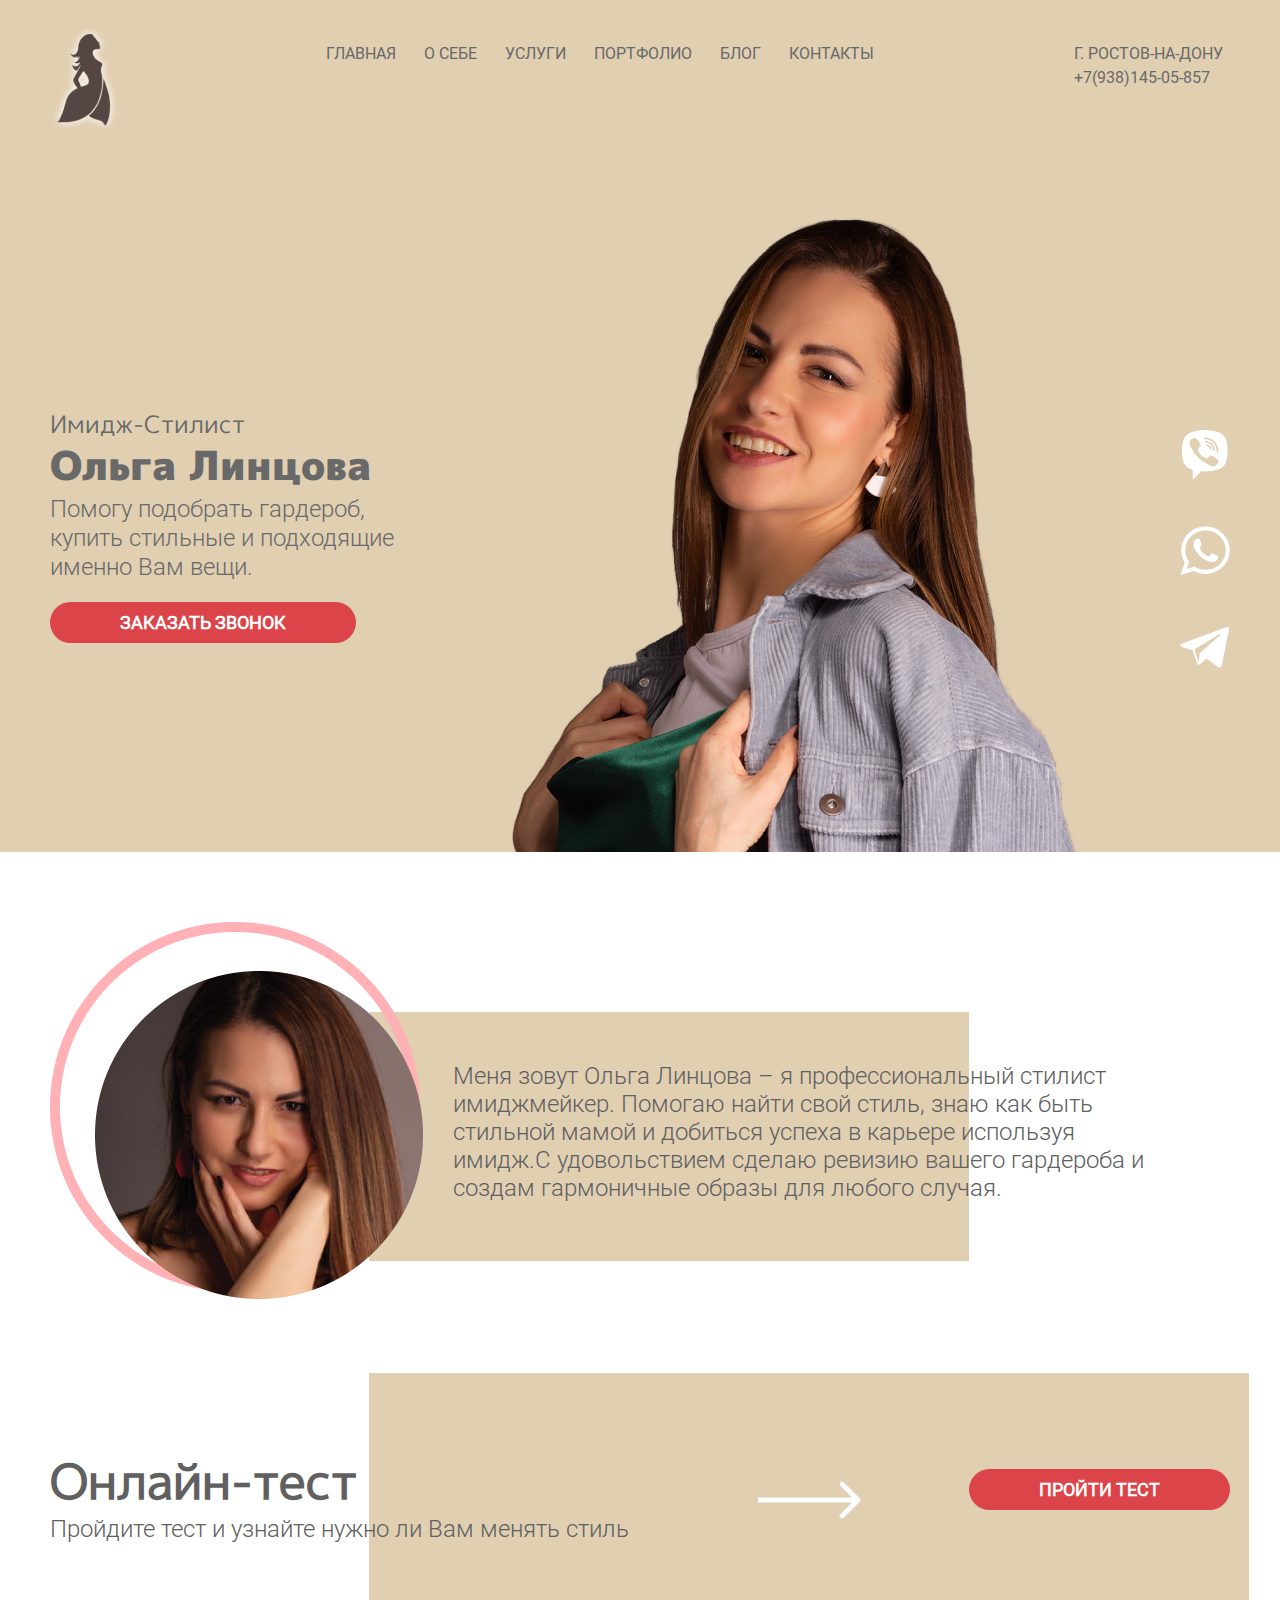
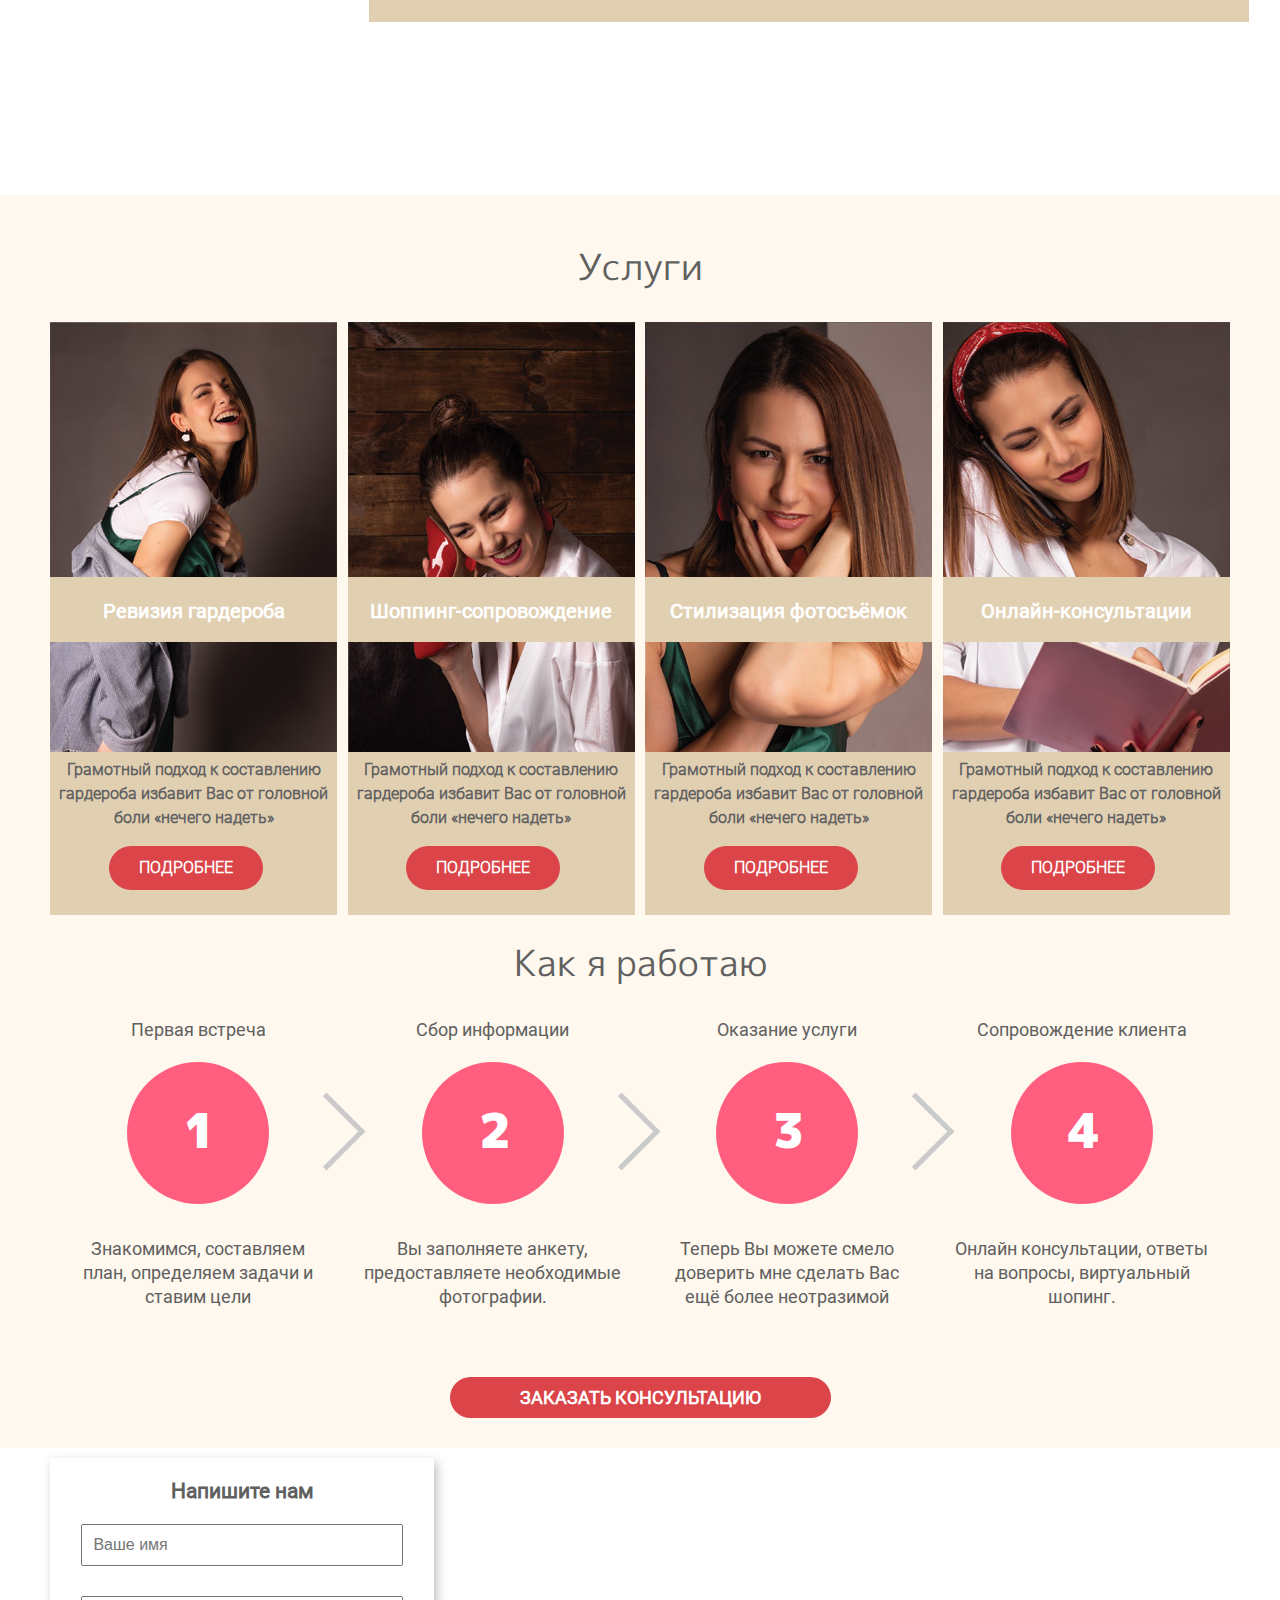
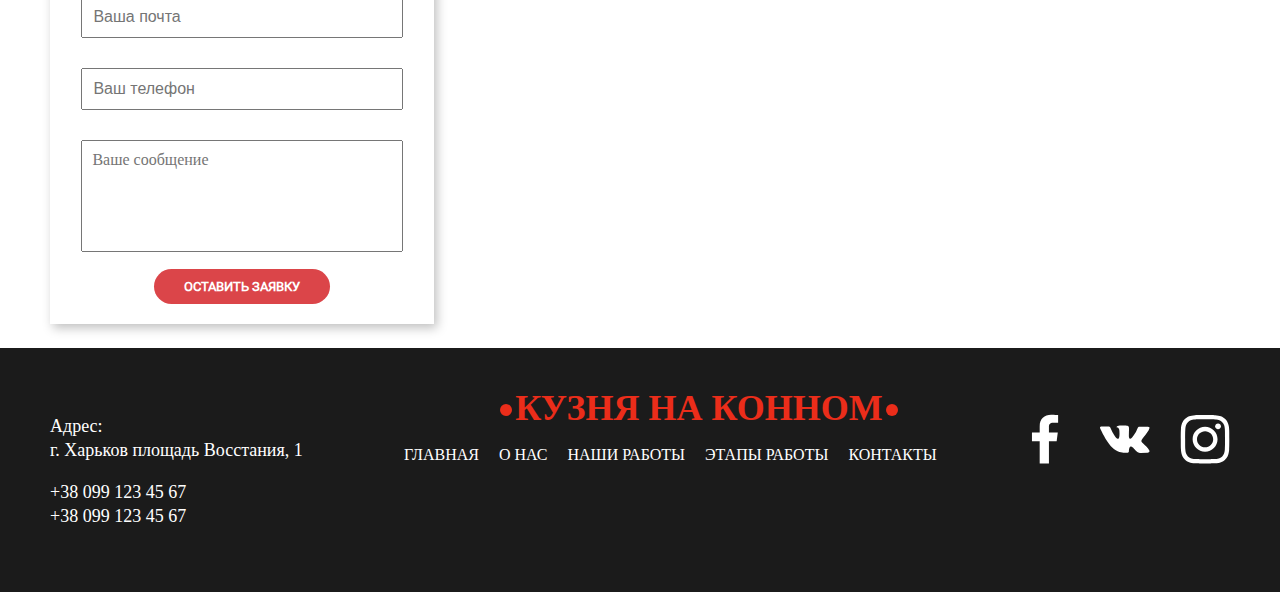
==== index.html @ 36e9de25 "first commit" ====
<!DOCTYPE html>
<html lang="ru">
  <head>
    <meta charset="UTF-8" />
    <meta name="viewport" content="width=device-width, initial-scale=1.0" />
    <meta name="keywords" content="Стилист Ростов на Дону" />
    <meta name="description" content="Стилист Ростов на Дону" />
    <title>
      Стилист Ольга Линцова
    </title>
    <link rel="stylesheet" href="css/style.css" />
  </head>

  <body>
    <header class="main-header">
      <nav class="main-navigation container">
        <a class="main-navigation--logo" href="index.html">
          <img
            src="img/main-logo.png"
            alt="Стилист Ольга Линцова"
            width="69"
            height="107"
          />
        </a>
        <button class="toggle-menu">Меню</button>

        <ul class="site-navigation__list">
          <li class="navigation__list-item">
            <a href="index.html">Главная</a>
          </li>
          <li class="navigation__list-item">
            <a href="about.html">О себе</a>
          </li>
          <li class="navigation__list-item">
            <a href="#">Услуги</a>
          </li>
          <li class="navigation__list-item">
            <a href="#workStage">Портфолио</a>
          </li>

          <li class="navigation__list-item">
            <a href="#workStage">Блог</a>
          </li>

          <li class="navigation__list-item">
            <a href="contacts.html">Контакты</a>
          </li>
        </ul>
        <ul class="site-address__list">
          <li class="address__list--item">
            <span>г. Ростов-на-Дону</span>
          </li>

          <li class="site-address__list--item">
            <a href="tel:+79381450585">+7(938)145-05-857</a>
          </li>
        </ul>
      </nav>
      <nav class="toggle-container">
        <ul class="togle-menu__list">
          <li class="togle-menu-item">
            <a href="index.html">Главная</a>
          </li>
          <li class="togle-menu-item">
            <a href="about.html">О себе</a>
          </li>
          <li class="togle-menu-item">
            <a href="#">Услуги</a>
          </li>
          <li class="togle-menu-item">
            <a href="#workStage">Портфолио</a>
          </li>
          <li class="togle-menu-item">
            <a href="#workStage">Блог</a>
          </li>
          <li class="togle-menu-item">
            <a href="contacts.html">Контакты</a>
          </li>
        </ul>
        <button class="toggle-close"></button>
      </nav>
      <section class="header-description container">
        <div class="description-content">
          <h1>
            Имидж-Стилист
          </h1>
          <span>Ольга Линцова</span>
          <h2>
            Помогу подобрать гардероб, купить стильные и подходящие именно Вам
            вещи.
          </h2>
          <button class="button button-request">заказать звонок</button>
        </div>

        <img
          src="/img/Main_bg_2 1.png"
          alt="ольга Линцова"
          width="715"
          height="640"
        />

        <ul class="description-social">
          <li class="description-social__item">
            <a class="description-social--link" href="#">
              <span class="visually-hidden">Viber</span>
              <img
                src="img/viber-icon.svg"
                alt="вконтакте"
                width="50"
                height="50"
              />
            </a>
          </li>
          <li class="description-social__item">
            <a class="description-social--link" href="#">
              <span class="visually-hidden">Whatsapp</span>
              <img
                src="img/whatsapp-icon.svg"
                alt="instagram"
                width="50"
                height="50"
              />
            </a>
          </li>
          <li class="description-social__item">
            <a class="description-social--link" href="#">
              <span class="visually-hidden">Telegram</span>
              <img
                src="img/telegram-icon.svg"
                alt="instagram"
                width="50"
                height="50"
              />
            </a>
          </li>
        </ul>
      </section>
    </header>
    <!-- end header content -->

    <main class="main-content">
      <section class="main-content__about container">
        <h3 class="visually-hidden">О стилисте</h3>
        <div class="about-first">
          <img
            src="/img/olga-icon.png"
            alt="ольга Линцова"
            width="373"
            height="377"
          />
          <p class="about-first__description">
            Меня зовут <strong>Ольга Линцова</strong> – я профессиональный
            стилист имиджмейкер. Помогаю найти свой стиль, знаю как быть
            стильной мамой и добиться успеха в карьере используя имидж.С
            удовольствием сделаю ревизию вашего гардероба и создам гармоничные
            образы для любого случая.
          </p>
        </div>
      </section>

      <section class="about-test container">
        <div class="about-test__content">
          <h3>Онлайн-тест</h3>
          <p class="about-test__description">
            Пройдите тест и узнайте нужно ли Вам менять стиль
          </p>
        </div>
        <div class="about-test__buton">
          <button class="button button-test">пройти тест</button>
        </div>
      </section>
      <div class="wrapper">
        <section class="catalog">
          <h3 class="visually-hidden">Услуги Стилиста</h3>
          <div class="page-description">
            <span>Услуги</span>
          </div>
          <ul class="catalog-list container">
            <li class="catalog-list__item">
              <img src="img/garderob-icon.jpg" alt="Ревизия гардероба" />
              <div class="description-box">
                <h3 class="catalog-list__item--description">
                  Ревизия гардероба
                </h3>
              </div>
              <div class="description-сatalog">
                <p>
                  Грамотный подход к составлению гардероба избавит Вас от
                  головной боли «нечего надеть»
                </p>
                <a class="button catalog-button" href="#">Подробнее</a>
              </div>
            </li>
            <li class="catalog-list__item">
              <img src="img/shopping-icon.jpg" alt="Шоппинг-сопровождение" />
              <div class="description-box">
                <h3 class="catalog-list__item--description">
                  Шоппинг-сопровождение
                </h3>
              </div>
              <div class="description-сatalog">
                <p>
                  Грамотный подход к составлению гардероба избавит Вас от
                  головной боли «нечего надеть»
                </p>
                <a class="button catalog-button" href="#">Подробнее</a>
              </div>
            </li>
            <li class="catalog-list__item">
              <img src="img/photoset-icon.jpg" alt="Стилизация фотосъёмок" />
              <div class="description-box">
                <h3 class="catalog-list__item--description">
                  Стилизация фотосъёмок
                </h3>
              </div>
              <div class="description-сatalog">
                <p>
                  Грамотный подход к составлению гардероба избавит Вас от
                  головной боли «нечего надеть»
                </p>
                <a class="button catalog-button" href="#">Подробнее</a>
              </div>
            </li>
            <li class="catalog-list__item">
              <img
                src="img/onlineconsultation-icon.jpg"
                alt="Онлайн-консультации"
              />
              <div class="description-box">
                <h3 class="catalog-list__item--description">
                  Онлайн-консультации
                </h3>
              </div>
              <div class="description-сatalog">
                <p>
                  Грамотный подход к составлению гардероба избавит Вас от
                  головной боли «нечего надеть»
                </p>
                <a class="button catalog-button" href="#">Подробнее</a>
              </div>
            </li>
          </ul>
        </section>
        <section id="workStage" class="work-stages container">
          <div class="page-description">
            <span>Как я работаю</span>
          </div>
          <ul class="work-stages__list">
            <li class="stages__list--item">
              <div class="list-item--box">
                <p>Первая встреча</p>
              </div>
              <div class="list-item--icon">
                <span class="icon-number">1</span>
                <span class="arrow-workstage"></span>
              </div>

              <p>
                Знакомимся, составляем план, определяем задачи и ставим цели
              </p>
            </li>
            <li class="stages__list--item">
              <div class="list-item--box">
                <p>Сбор информации</p>
              </div>
              <div class="list-item--icon">
                <span class="icon-number">2</span>
                <span class="arrow-workstage"></span>
              </div>

              <p>
                Вы заполняете анкету, предоставляете необходимые фотографии.
              </p>
            </li>
            <li class="stages__list--item">
              <div class="list-item--box">
                <p>Оказание услуги</p>
              </div>
              <div class="list-item--icon">
                <span class="icon-number">3</span>
                <span class="arrow-workstage"></span>
              </div>
              <p>
                Теперь Вы можете смело доверить мне сделать Вас ещё более
                неотразимой
              </p>
            </li>
            <li class="stages__list--item">
              <div class="list-item--box">
                <p>Сопровождение клиента</p>
              </div>
              <div class="list-item--icon">
                <span class="icon-number">4</span>
              </div>
              <p>Онлайн консультации, ответы на вопросы, виртуальный шопинг.</p>
            </li>
          </ul>
          <button class="button button-request">Заказать консультацию</button>
        </section>
      </div>
      <section class="contact-map">
        <iframe
          src="https://www.google.com/maps/embed?pb=!1m18!1m12!1m3!1d2565.151166461082!2d36.26161711571476!3d49.98977527941443!2m3!1f0!2f0!3f0!3m2!1i1024!2i768!4f13.1!3m3!1m2!1s0x4127a096dd0c7133%3A0x16044c91060e1024!2z0L_Qu9C-0YnQsNC00Ywg0JfQsNGJ0LjRgtC90LjQutC-0LIg0KPQutGA0LDQuNC90YssIDEsINCl0LDRgNGM0LrQvtCyLCDQpdCw0YDRjNC60L7QstGB0LrQsNGPINC-0LHQu9Cw0YHRgtGMLCA2MTAwMA!5e0!3m2!1sru!2sua!4v1594791420822!5m2!1sru!2sua"
          width="100%"
          height="500"
          frameborder="0"
          style="border: 0;"
          allowfullscreen=""
          aria-hidden="false"
          tabindex="0"
        ></iframe>
        <div class="contact-form">
          <h3>Напишите нам</h3>
          <form class="main-form-map" action="send.php" method="POST">
            <label class="visually-hidden" for="name-map">Ваше имя</label>
            <input
              type="text"
              name="name"
              id="name-map"
              placeholder="Ваше имя"
            />

            <label class="visually-hidden" for="email-map">Ваша почта</label>
            <input
              type="email"
              name="email"
              id="email-map"
              placeholder="Ваша почта"
            />

            <label class="visually-hidden" for="phone"
              >Ваш номер телефона</label
            >
            <input
              type="text"
              name="phone"
              id="phone-map"
              placeholder="Ваш телефон"
            />

            <label class="visually-hidden" for="name">Напишите сообщение</label>
            <textarea
              class="callback-message"
              name="message"
              id="message"
              cols="3"
              rows="5"
              placeholder="Ваше сообщение"
            ></textarea>

            <button class="button button-submit" type="submit" name="button">
              оставить заявку
            </button>
          </form>
        </div>
      </section>
    </main>
    <!-- end main content -->

    <footer class="main-footer">
      <div class="container">
        <div class="footer-contact">
          <p>
            Адрес: <br />
            г. Харьков площадь Восстания, 1
          </p>
          <a href="tel:+380991234567">+38 099 123 45 67</a> <br />
          <a href="tel:+380991234567">+38 099 123 45 67</a>
        </div>
        <nav class="footer-navigation">
          <span>Кузня на конном</span>
          <ul class="footer-navigation__list">
            <li class="footer-navigation__list-item">
              <a href="index.html">Главная</a>
            </li>
            <li class="footer-navigation__list-item">
              <a href="about.html">О нас</a>
            </li>
            <li class="footer-navigation__list-item">
              <a href="#">Наши работы</a>
            </li>
            <li class="footer-navigation__list-item">
              <a href="#">Этапы работы</a>
            </li>
            <li class="footer-navigation__list-item">
              <a href="#">Контакты</a>
            </li>
          </ul>
        </nav>
        <div class="footer-social">
          <ul class="footer-social__list">
            <li class="social-list__item">
              <a class="social-list__item--link" href="#">
                <span class="visually-hidden">Facebook</span>
                <img
                  src="img/fb-icon.svg"
                  alt="facebook"
                  width="50"
                  height="50"
                />
              </a>
            </li>
            <li class="social-list__item">
              <a class="social-list__item--link" href="#">
                <span class="visually-hidden">Вконтакте</span>
                <img
                  src="img/vk-icon.svg"
                  alt="вконтакте"
                  width="50"
                  height="50"
                />
              </a>
            </li>
            <li class="social-list__item">
              <a class="social-list__item--link" href="#">
                <span class="visually-hidden">Instagram</span>
                <img
                  src="img/insta-icon.svg"
                  alt="instagram"
                  width="50"
                  height="50"
                />
              </a>
            </li>
          </ul>
        </div>
        <!-- <div class="author">
          <span>created</span>
          <a href="#">Simwebdev</a>
        </div> -->
      </div>
    </footer>
    <!-- end footer content -->
    <section class="popup">
      <h2>Оставить заявку</h2>
      <form class="main-form" action="send.php" method="POST">
        <label class="visually-hidden" for="name">Ваше имя</label>
        <input type="text" name="name" id="name" placeholder="Ваше имя" />

        <label class="visually-hidden" for="email">Ваша почта</label>
        <input type="email" name="email" id="email" placeholder="Ваша почта" />

        <label class="visually-hidden" for="phone">Ваш номер телефона</label>
        <input type="text" name="phone" id="phone" placeholder="Ваш телефон" />

        <label class="visually-hidden" for="name">Напишите сообщение</label>
        <textarea
          class="callback-message"
          name="message"
          id="message"
          cols="3"
          rows="5"
          placeholder="Ваше сообщение"
        ></textarea>

        <button class="button button-submit" type="submit" name="button">
          Отправить
        </button>
        <button class="modal-close" type="button">Закрыть</button>
      </form>
    </section>
    <div class="black-wrapper"></div>
    <script src="js/script.js"></script>
  </body>
</html>
---- css/style.css ----
@font-face {
  font-family: "Mplus1p-Black";
  src: url("/font/Mplus1p-Black.woff") format("woff");
  font-weight: normal;
  font-style: normal;
}

@font-face {
  font-family: "Mplus1p-Regular";
  src: url("/font/Mplus1p-Regular.woff") format("woff");
  font-weight: normal;
  font-style: normal;
}

@font-face {
  font-family: "Roboto-Regular";
  src: url("/font/Roboto-Regular.woff") format("woff");
  font-weight: normal;
  font-style: normal;
}

@font-face {
  font-family: "Roboto-Light";
  src: url("/font/Roboto-Light.woff") format("woff");
  font-weight: normal;
  font-style: normal;
}

/* main style */
body {
  font-family: "Roboto-Regular", Arial, sans-serif;
  font-size: 18px;
  line-height: 24px;
  font-weight: 700;
  color: #606060;
  margin: 0;
}

ul {
  list-style: none;
}

a {
  text-decoration: none;
}

textarea {
  resize: none;
}

.button {
  display: inline-block;
  padding: 10px 30px;
  margin-right: 16px;
  font-family: "Roboto-Regular";
  font-weight: 800;
  text-align: center;
  color: #ffffff;
  vertical-align: middle;
  text-transform: uppercase;
  background-color: #db4549;
  border: none;
  cursor: pointer;
  margin: 0;
  border-radius: 50px;
}

.button:hover,
.button:focus,
.button:active {
  background-color: #f55a4b;
}

.visually-hidden:not(:focus):not(:active),
input[type="checkbox"].visually-hidden,
input[type="radio"].visually-hidden {
  position: absolute;
  width: 1px;
  height: 1px;
  margin: -1px;
  border: 0;
  padding: 0;
  white-space: nowrap;
  clip-path: inset(100%);
  clip: rect(0 0 0 0);
  overflow: hidden;
}

.container {
  max-width: 1180px;
  margin: 0 auto;
}

.wrapper {
  background-color: #fff8ee;
  opacity: ;
}

.page-description {
  font-family: "Mplus1p-Regular";
  font-size: 36px;
  line-height: 36px;
  font-weight: 200;
  text-align: center;
  margin-bottom: 37px;
}

/* header style */
.main-header {
  background-color: #e1cfb2;
  background-repeat: no-repeat;
  background-position: center;
  color: #696969;
  margin-bottom: 70px;
  width: 100%;
}

.main-header a {
  color: #696969;
}

.main-navigation {
  font-family: "Roboto-Regular";
  font-weight: 700;
  display: flex;
  margin-bottom: 53px;
  padding-top: 2%;
}

.main-navigation--logo {
  width: 20%;
  margin-bottom: 20px;
}

.site-navigation__list {
  display: flex;
  font-size: 16px;
  text-transform: uppercase;
  font-weight: 200;
  width: 60%;
}

.navigation__list-item {
  margin-right: 28px;
}

.navigation__list-item:last-child {
  margin-right: 0;
}

.toggle-menu {
  font-family: "Montserrat-Black";
  display: none;
}

.site-address__list {
  font-size: 16px;
  text-transform: uppercase;
  font-weight: 200;
}

.header-description {
  display: flex;
  text-align: left;
}

.description-content {
  padding-top: 200px;
}

.description-content span {
  font-family: "Mplus1p-Black";
  font-size: 40px;
  line-height: 59px;
}

.header-description h1 {
  font-family: "Mplus1p-Regular";
  font-size: 24px;

  font-weight: 300;
  line-height: 24px;
  margin: 0;
}

.header-description h2 {
  font-family: "Roboto-Light";
  font-weight: 200;
  font-size: 24px;
  line-height: 29px;
  margin: 0;
  margin-bottom: 20px;
}

.button-request {
  font-size: 18px;
  margin-bottom: 0px;
  padding-left: 70px;
  padding-right: 70px;
}

.description-social {
  margin-bottom: 0;
  padding-top: 200px;
}

.description-social__item {
  margin-bottom: 40px;
}

/* about style */
.main-content__about {
  margin-bottom: 100px;
  font-family: "Roboto-Light";
  font-weight: 100;
}

.about-first {
  position: relative;
  display: flex;
  margin-bottom: 170px;
}

.about-first img {
  position: relative;
  z-index: 1;
}

.about-first::before {
  position: absolute;
  content: "";
  background-color: #e1cfb2;
  width: 600px;
  height: 249px;
  z-index: 1;
  left: 27%;
  top: 24%;
}

.about-first__description {
  width: 60%;
  font-size: 24px;
  line-height: 28px;
  padding-left: 30px;
  padding-top: 140px;
  margin: 0;
  z-index: 50;
}

.about-test {
  display: flex;
  position: relative;
  font-family: "Roboto-Light";
  margin-bottom: 230px;
}

.about-test::before {
  position: absolute;
  content: "";
  background-color: #e1cfb2;
  width: 880px;
  height: 249px;
  z-index: 1;
  left: 27%;
  top: -100%;
}

.about-test__content {
  width: 50%;
}

.about-test h3 {
  font-family: "Mplus1p-Regular";
  font-size: 48px;
  margin: 0;
  z-index: 60;
  position: relative;
}

.about-test__description {
  position: relative;
  z-index: 50;
  font-family: "Roboto-Light";
  font-size: 24px;
  font-weight: 200;
}

.about-test__description::after {
  position: absolute;
  content: url("/img/arrow_test.png");
  left: 120%;
  top: -150%;
}

.about-test__buton {
  position: relative;
  z-index: 60;
  width: 50%;
  text-align: right;
}

.button-test {
  font-size: 18px;
  margin-bottom: 0px;
  padding-left: 70px;
  padding-right: 70px;
}

/* catalog style */
.catalog {
  padding-top: 54px;
}
.catalog-list {
  display: flex;
  flex-wrap: wrap;
  justify-content: space-between;
  padding-left: 0;
}

.catalog-list__item {
  position: relative;
  width: 287px;

  margin-bottom: 30px;
  background-color: #e1cfb2;
}

.catalog-list__item:nth-child(4) {
  margin-right: 0;
}

.description-box {
  position: absolute;
  content: "";
  width: 287px;
  height: 65px;

  background-color: #e1cfb2;
  top: 43%;
  text-align: center;
}

.catalog-list__item--description {
  opacity: 1;
}

.catalog-list__item--description {
  margin: 0;
  padding-top: 10px;
  font-family: "Roboto-Regular";
  font-size: 20px;
  color: #ffffff;
  margin-top: 12px;
}

.description-сatalog {
  text-align: center;
  font-family: "Roboto-Light";
  font-size: 16px;
  margin-top: 0;
}

.description-сatalog p {
  margin-top: 0;
}

.catalog-list__item .catalog-list__item--hover {
  position: absolute;
  display: none;
  bottom: 5px;
  left: 0;
  width: 100%;

  background-color: rgba(0, 0, 0, 0.5);
  vertical-align: baseline;
}

.catalog-list__item:hover .catalog-list__item--hover {
  display: block;

  background-color: rgba(0, 0, 0, 0.5);
}

.catalog-button {
  position: relative;
  display: inline-block;
  padding: 10px 30px;
  margin-right: 16px;
  font: inherit;
  text-align: center;
  color: #ffffff;
  vertical-align: middle;
  text-transform: uppercase;
  margin-bottom: 25px;
  cursor: pointer;
}

/* work-stages style */
.work-stages {
  width: 100%;
  margin: 0 auto;
  margin-bottom: 100px;
  font-family: "Roboto-Regular";
  font-weight: 200;
  text-align: center;
  padding-bottom: 30px;
}

.work-stages__list {
  display: flex;
  flex-wrap: wrap;

  align-items: center;
  justify-content: center;
  text-align: center;
  padding-left: 0;
}

.work-stages__list li:last-child {
  margin-right: 0;
}

.stages__list--item {
  text-align: center;
  width: 22%;
  margin-right: 35px;
  margin-bottom: 50px;
}

.list-item--box {
  margin-bottom: 20px;
}

.list-item--icon {
  position: relative;
  width: 142px;
  height: 142px;
  border-radius: 50%;
  background-color: #ff5e7f;
  margin: 0 auto;
  margin-bottom: 33px;
}

.list-item--icon .icon-number {
  position: absolute;
  font-family: "Mplus1p-Black";
  font-size: 48px;
  top: 40%;
  left: 40%;
  color: #ffffff;
}

.arrow-workstage {
  position: absolute;
  content: "";
  top: 30%;
  right: -60%;
  width: 50px;
  height: 50px;
  border-top: 5px solid #cacaca;
  border-right: 5px solid #cacaca;
  transform: rotate(45deg);
}

.list-item--icon:last-child {
  display: none;
}

.stages__list--item img {
  margin-bottom: 20px;
}

.stages__list--item p {
  width: 100%;
  font-size: 18px;
  margin: 0;
}

.stages__list--item span {
  font-family: "Montserrat-Black";
  color: #f55a4b;
}

.work-stages {
  margin: 0 auto;
}

/* contact-map style */

.contact-map {
  position: relative;

  height: 500px;
  width: 100%;
}

.contact-form {
  background-color: #ffffff;
  width: 30%;
  box-shadow: 3px 4px 10px rgba(0, 0, 0, 0.25);
  position: absolute;
  top: 2%;
  left: 50px;
  text-align: center;
}

.contact-form input {
  width: 80%;
  margin-bottom: 30px;
  padding: 10px 0px 10px 10px;
  font-size: 16px;
}

.button-submit {
  margin-bottom: 20px;
}

/* footer style */
.main-footer {
  font-family: "Montserrat-Regular";
  width: 100%;
  background-color: #1b1b1b;
  color: #ffffff;
  padding-top: 48px;
  padding-bottom: 5%;
}

.main-footer .container {
  display: flex;
  flex-wrap: wrap;
}

.main-footer a {
  color: #ffffff;
}

.footer-contact {
  width: 30%;
  font-weight: 200;
}

.footer-navigation {
  width: 50%;
  font-size: 16px;
  text-align: center;
  padding: 0;
}

.footer-navigation__list {
  display: flex;
  font-size: 16px;
  text-transform: uppercase;
  font-weight: 200;
  padding-left: 0;
}

.footer-navigation__list-item {
  margin-right: 20px;
}

.footer-navigation__list-item:last-child {
  margin-right: 0;
}

.footer-navigation span {
  position: relative;
  font-family: "Montserrat-Black";
  font-size: 36px;
  text-transform: uppercase;
  color: #eb2d1a;
}

.footer-navigation span::after,
.footer-navigation span::before {
  position: absolute;
  content: "";
  width: 12px;
  height: 12px;
  background-color: #eb2d1a;
  border-radius: 50%;
}

.footer-navigation span::after {
  right: -15px;
  top: 40%;
}

.footer-navigation span::before {
  left: -15px;
  top: 40%;
}

.footer-social {
  width: 20%;
}

.footer-social__list {
  display: flex;

  justify-content: flex-end;
}

.social-list__item {
  margin-right: 30px;
}

.social-list__item:nth-child(3) {
  margin-right: 0;
}

.social-list__item:nth-child(6) {
  margin-right: 0;
}

/* popup */
.invalid-field {
  border: 2px solid red;
}

.popup {
  display: none;
  width: 30%;
  position: fixed;
  top: 20%;
  left: 37%;
  background-color: #ffffff;
  width: 30%;
  box-shadow: 3px 4px 10px rgba(0, 0, 0, 0.25);
  text-align: center;
  z-index: 50;
}

.popup.open {
  display: block;
}

.popup input {
  width: 80%;
  margin-bottom: 30px;
  padding: 10px 0px 10px 10px;
  font-size: 16px;
}

.callback-message {
  font-family: Montserrat-Regular;
  font-size: 16px;
  width: 80%;
  padding-left: 10px;
  padding-bottom: 10px;
  padding-top: 10px;
  margin-bottom: 3%;
}

.modal-close {
  position: absolute;
  top: 0px;
  right: -34px;
  width: 22px;
  height: 22px;
  font-size: 0px;
  cursor: pointer;
  background-color: transparent;
  border-width: 0px;
  border-style: initial;
  border-color: initial;
  border-image: initial;
}

.modal-close::before,
.modal-close::after {
  content: "";
  position: absolute;
  top: 50%;
  left: -190%;
  width: 25px;
  height: 3px;
  background-color: #fe6f09;
}

.modal-close::before {
  transform: rotate(-45deg);
}

.modal-close::after {
  transform: rotate(45deg);
}

.black-wrapper {
  position: fixed;
  display: none;
  top: 0;
  width: 100%;
  height: 100%;
  background-color: rgba(0, 0, 0, 0.5);
  z-index: 1;
}

.overflow-show {
  display: block;
}

/* toggle-menu */
.toggle-menu {
  display: none;
  width: 30%;
  margin: 0 auto;
  margin-left: 19%;
  background-color: transparent;

  border: 2px solid #ffffff;

  color: #ffffff;
  font-family: "Montserrat-Black";
  text-transform: uppercase;
  font-size: 24px;
  margin-bottom: 20px;
}

.toggle-menu:hover {
  background-color: #ffffff;
  color: #fe6f09;
}

.toggle-container.toggle-open {
  display: block;
}

.toggle-container {
  width: 100%;
  display: none;
}

.togle-menu__list {
  display: block;
  position: fixed;
  width: 100%;
  margin: 0;
  padding: 0;
  top: 0;
  text-transform: uppercase;
  background-color: #000000;
  text-align: center;
  z-index: 60;
  padding-top: 5%;
  padding-bottom: 5%;
}

.togle-menu-item {
  margin-bottom: 10%;
}

.toggle-close {
  position: absolute;
  top: 20px;
  right: 0px;
  width: 22px;
  height: 22px;
  font-size: 0px;
  cursor: pointer;
  background-color: transparent;
  border-width: 0px;
  border-style: initial;
  border-color: initial;
  border-image: initial;
}

.toggle-close::before,
.toggle-close::after {
  content: "";
  position: fixed;
  top: 3%;
  right: 5%;
  width: 25px;
  height: 3px;
  background-color: #fe6f09;
  z-index: 70;
}

.toggle-close::before {
  transform: rotate(-45deg);
}

.toggle-close::after {
  transform: rotate(45deg);
}

/* inner-page style */
.main-navigation.inner-page {
  margin-bottom: 0;
}

.site-navigation__list.inner-page {
  justify-content: space-between;
  padding-right: 2%;
  padding-left: 2%;
}

.catalog-page-description {
  margin-bottom: 5%;
}

.catalog.inner-page h3 {
  text-align: center;
  font-family: "Montserrat-Bold";
  text-transform: uppercase;
  margin-bottom: 3%;
}

.catalog-list.inner-page {
  justify-content: space-between;
}

.catalog-list__item.inner-page {
  margin-right: 5%;
  text-align: right;
}

.catalog-price {
  margin-top: 0;
}

.catalog-list__item.inner-page:nth-child(3) {
  margin-right: 0;
}

.catalog-list__item.inner-page:nth-child(6) {
  margin-right: 0;
}

.catalog-request.button-request {
  margin-bottom: 0;
}

.contact-container {
  display: flex;
}

.contact-form.inner-page {
  position: static;
  margin-bottom: 5%;
  width: 50%;
  margin-right: 0;
  padding-top: 2%;
}

.contact-information {
  width: 50%;
}

.contact-information h4 {
  font-family: "Montserrat-Bold";
  font-weight: 700;
  margin-bottom: 0;
}

.contact-information p {
  margin: 0;
  margin-top: 1%;
}

.footer-navigation__list.inner-page {
  justify-content: space-between;
}

/* adaptive */
@media only screen and (max-width: 1024px) {
  .main-navigation--logo {
    margin-left: 2%;
    width: 15%;
  }

  .navigation__list-item {
    margin-right: 3%;
  }

  .site-address__list {
    text-align: right;
    margin-right: 3%;
    padding-left: 0;
  }

  .catalog-list {
    justify-content: center;
    width: 98%;
  }

  .catalog-list__item {
    width: 25%;
    margin: 0;
  }

  .main-footer {
    text-align: center;
  }

  .footer-contact,
  .footer-navigation,
  .footer-social {
    width: 100%;
    margin-bottom: 3%;
    font-size: 24px;
  }

  .footer-navigation__list {
    justify-content: center;
  }

  .footer-social__list {
    justify-content: center;
    padding-left: 0;
  }

  .footer-navigation__list {
    font-size: 15px;
    padding-left: 0;
    text-align: center;
  }

  .footer-social__list {
    margin-right: 5%;
  }

  .social-list__item {
    margin-right: 12%;
  }

  .social-list__item img {
    width: 80%;
  }

  .popup {
    width: 50%;
    left: 25%;
  }

  .catalog-list__item.inner-page {
    margin-bottom: 5%;
  }
}

@media only screen and (max-width: 768px) {
  .container {
    margin-left: 1%;
    margin-right: 1%;
  }

  .page-description {
    text-align: center;
  }

  .site-address__list {
    text-align: center;
    margin-right: 10px;
  }

  .site-navigation__list {
    display: none;
  }

  .toggle-menu {
    display: block;
  }

  .main-content__about {
    width: 100%;
  }

  .about-first {
    margin-bottom: 20px;
  }

  .about-second {
    flex-direction: row;
  }

  .about-first__description,
  .about-second__description {
    padding-top: 50px;
    width: 65%;
  }

  .about-second__description span {
    padding-left: 0;
  }

  .catalog-list {
    padding-left: 0;
    justify-content: center;
  }

  .catalog-list__item {
    width: 50%;
    margin-right: 0;
  }

  .catalog-list__item img {
    width: 98%;
  }

  .catalog-button {
    left: 25%;
  }

  .work-stages__list {
    width: 97%;
    align-items: center;
    padding: 0;
  }

  .stages__list--item {
    width: 30%;
    margin: 0;
    margin-bottom: 5%;
  }

  .contact-form {
    width: 50%;
    left: 25%;
  }

  .popup {
    width: 50%;
    left: 25%;
  }

  .catalog-list__item.inner-page {
    margin-right: 0;
    text-align: right;
  }
}

@media only screen and (max-width: 425px) {
  .main-header {
    margin-top: 0;
  }

  .main-navigation {
    padding-top: 2%;
    margin-bottom: 35%;
  }

  .main-navigation--logo img {
    width: 50px;
    height: 50px;
    padding-left: 10%;
  }

  .toggle-menu {
    margin-bottom: 2%;
    width: 50%;
    margin-left: 30%;
  }

  .site-address__list {
    display: none;
  }

  .header-description span {
    font-family: "Montserrat-Black";
    font-size: 43px;
    line-height: 40px;
  }

  .header-description span::after {
    right: -45px;
    top: 40%;
  }

  .header-description span::before {
    left: -35px;
    top: 40%;
  }

  .about-first,
  .about-second {
    width: 100%;
    flex-wrap: wrap;
    text-align: center;
    justify-content: center;
  }

  .main-content__about p {
    width: 90%;
    padding-left: 0;
  }

  .catalog-list {
    width: 100%;
  }

  .catalog-list__item {
    width: 100%;
    text-align: center;
    margin: 0;
  }

  .description-box {
    left: 25%;
  }

  .catalog-button {
    left: 4%;
  }

  .work-stages__list {
    flex-direction: column;
  }

  .stages__list--item {
    width: 100%;
  }

  .footer-navigation span {
    font-size: 33px;
    justify-content: center;
  }

  .contact-form {
    width: 80%;
    left: 10%;
  }

  .footer-navigation__list {
    flex-direction: column;
    padding: 0;
    justify-content: center;
  }

  .footer-navigation__list-item {
    margin-right: 0;
    margin-bottom: 3%;
  }

  .footer-navigation span {
    font-size: 30px;
  }

  .popup {
    width: 100%;
    left: 0;
  }

  .catalog-page-description {
    margin-bottom: 15%;
  }

  .contact-container {
    flex-wrap: wrap;
  }

  .contact-form.inner-page {
    width: 100%;
    justify-content: center;
    margin-right: 0;
  }

  .contact-information {
    width: 100%;
    text-align: center;
    margin-bottom: 5%;
    font-size: 20px;
  }

  .contact-information h4 {
    font-family: "Montserrat-Bold";
    font-weight: 700;
    margin-bottom: 0;
  }

  .contact-information p {
    margin: 0;
    margin-top: 1%;
  }
}

@media only screen and (max-width: 320px) {
  .header-description span::after {
    right: -15%;
    top: 40%;
  }

  .header-description span::before {
    left: -10%;
    top: 40%;
  }

  .footer-navigation span::after {
    right: -19%;
  }

  .footer-navigation span::before {
    left: -15%;
  }

  .description-box {
    left: 17%;
  }

  .catalog-button {
    left: 3%;
  }

  .contact-form {
    width: 90%;
    left: 5%;
  }

  .popup {
    width: 100%;
    left: 0;
  }
}
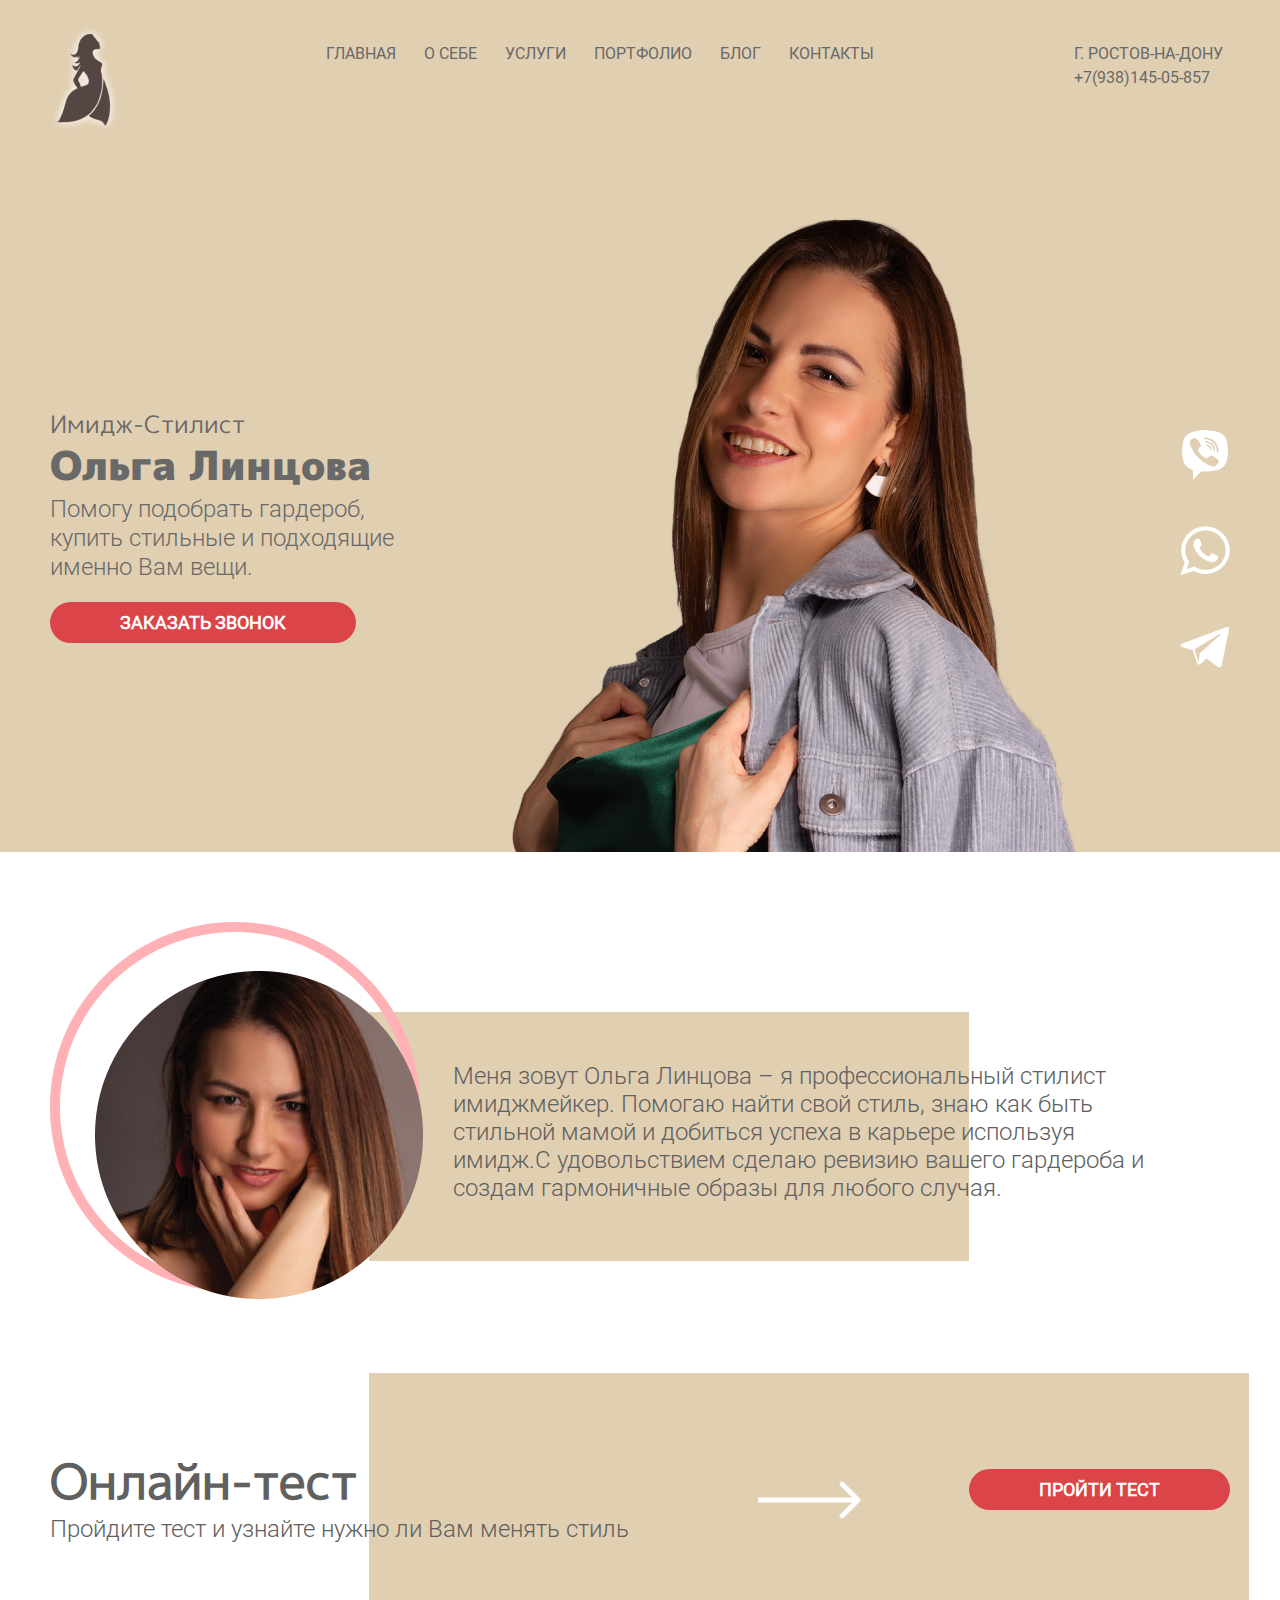
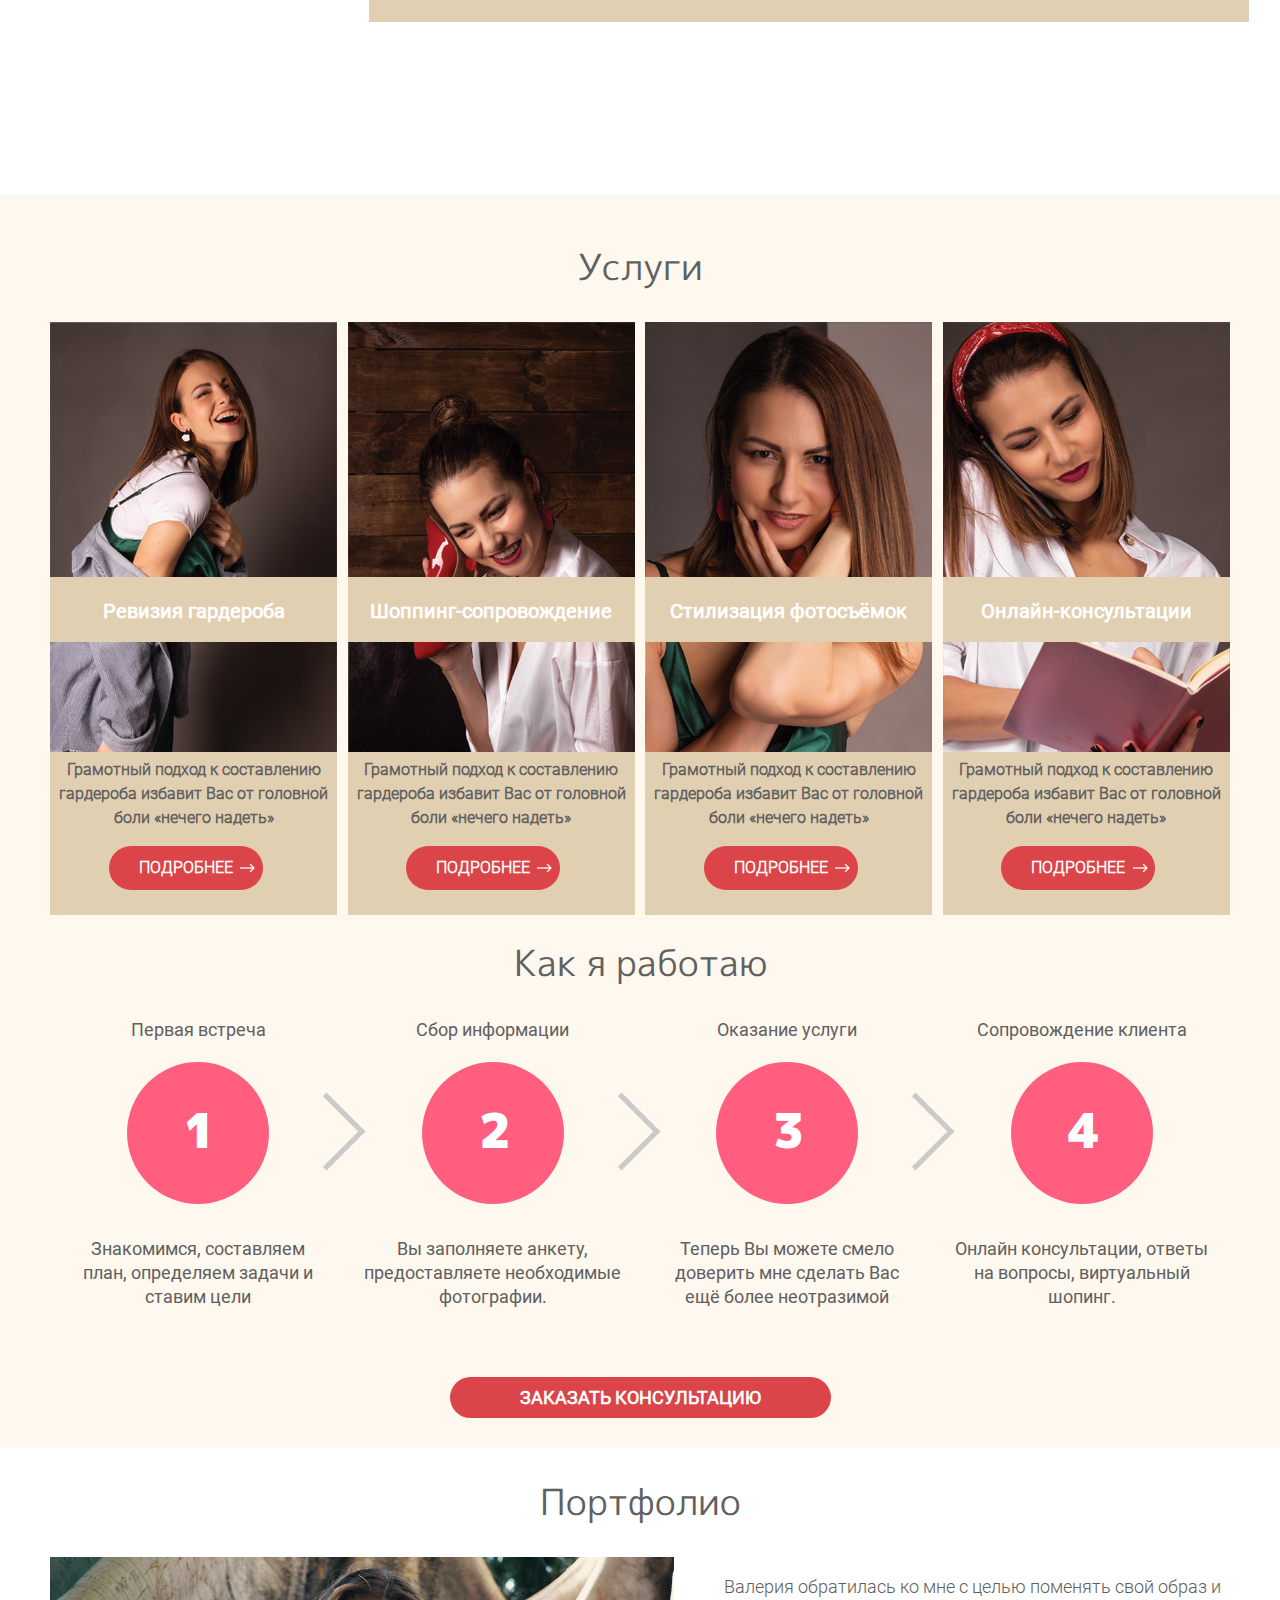
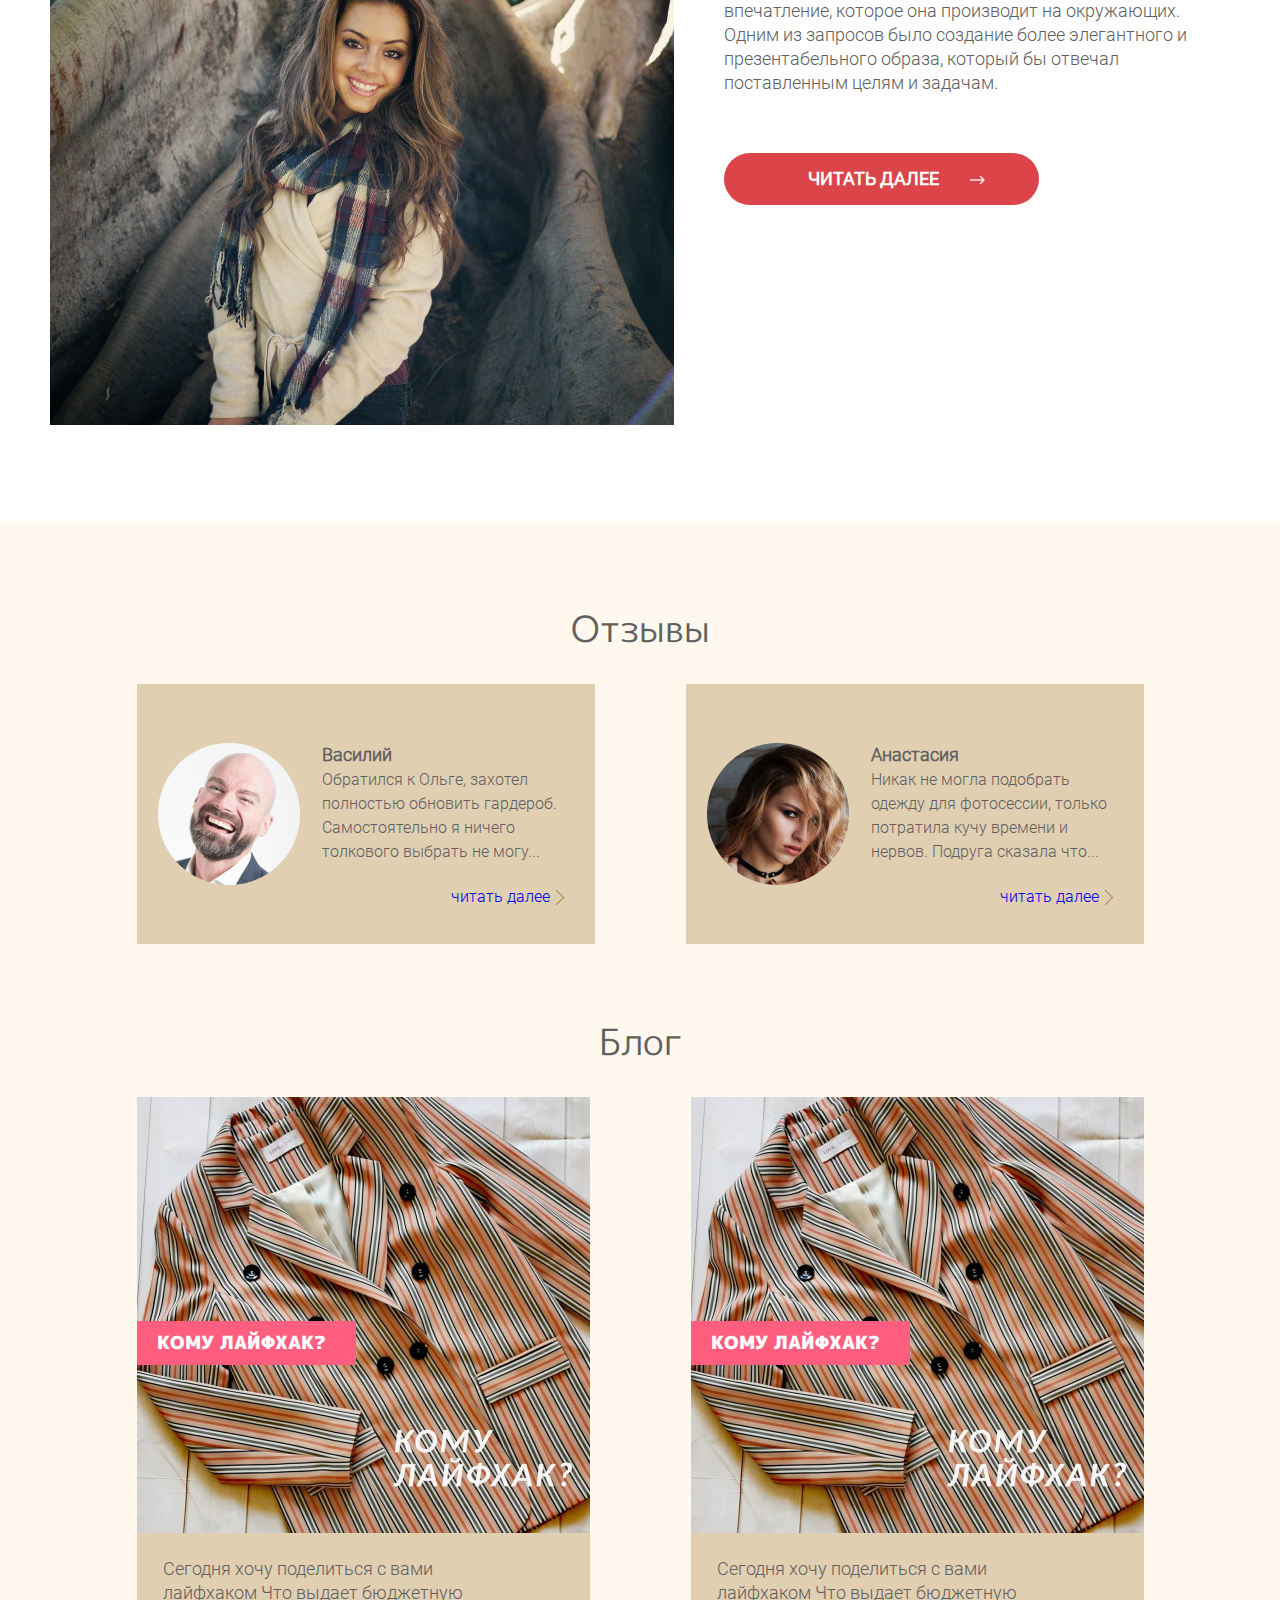
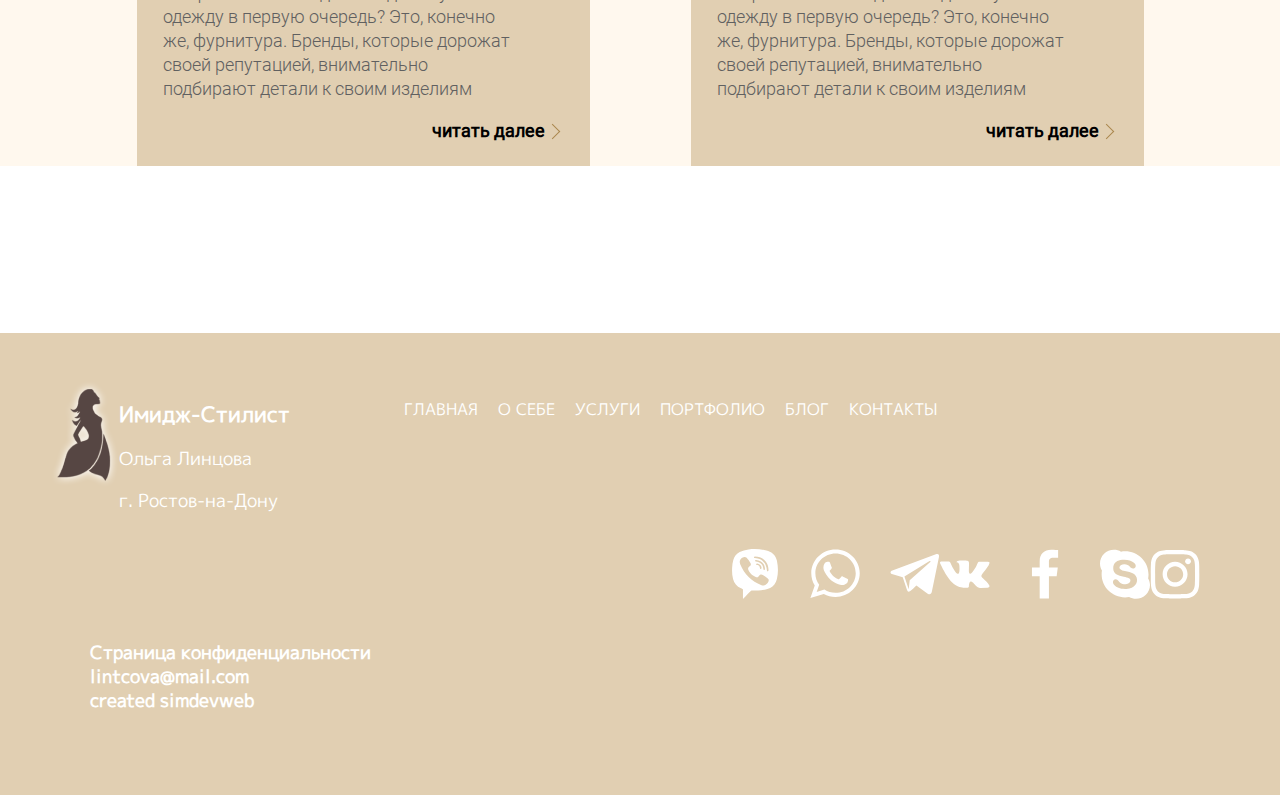
==== commit 18c16365: "add template page" ====
--- a/index.html
+++ b/index.html
@@ -1,386 +1,370 @@
 <!DOCTYPE html>
 <html lang="ru">
-  <head>
-    <meta charset="UTF-8" />
-    <meta name="viewport" content="width=device-width, initial-scale=1.0" />
-    <meta name="keywords" content="Стилист Ростов на Дону" />
-    <meta name="description" content="Стилист Ростов на Дону" />
-    <title>
-      Стилист Ольга Линцова
-    </title>
-    <link rel="stylesheet" href="css/style.css" />
-  </head>
-
-  <body>
-    <header class="main-header">
-      <nav class="main-navigation container">
-        <a class="main-navigation--logo" href="index.html">
-          <img
-            src="img/main-logo.png"
-            alt="Стилист Ольга Линцова"
-            width="69"
-            height="107"
-          />
-        </a>
-        <button class="toggle-menu">Меню</button>
-
-        <ul class="site-navigation__list">
-          <li class="navigation__list-item">
-            <a href="index.html">Главная</a>
-          </li>
-          <li class="navigation__list-item">
-            <a href="about.html">О себе</a>
-          </li>
-          <li class="navigation__list-item">
-            <a href="#">Услуги</a>
-          </li>
-          <li class="navigation__list-item">
-            <a href="#workStage">Портфолио</a>
-          </li>
-
-          <li class="navigation__list-item">
-            <a href="#workStage">Блог</a>
-          </li>
-
-          <li class="navigation__list-item">
-            <a href="contacts.html">Контакты</a>
-          </li>
-        </ul>
-        <ul class="site-address__list">
-          <li class="address__list--item">
-            <span>г. Ростов-на-Дону</span>
-          </li>
-
-          <li class="site-address__list--item">
-            <a href="tel:+79381450585">+7(938)145-05-857</a>
-          </li>
-        </ul>
-      </nav>
-      <nav class="toggle-container">
-        <ul class="togle-menu__list">
-          <li class="togle-menu-item">
-            <a href="index.html">Главная</a>
-          </li>
-          <li class="togle-menu-item">
-            <a href="about.html">О себе</a>
-          </li>
-          <li class="togle-menu-item">
-            <a href="#">Услуги</a>
-          </li>
-          <li class="togle-menu-item">
-            <a href="#workStage">Портфолио</a>
-          </li>
-          <li class="togle-menu-item">
-            <a href="#workStage">Блог</a>
-          </li>
-          <li class="togle-menu-item">
-            <a href="contacts.html">Контакты</a>
-          </li>
-        </ul>
-        <button class="toggle-close"></button>
-      </nav>
-      <section class="header-description container">
-        <div class="description-content">
-          <h1>
-            Имидж-Стилист
-          </h1>
-          <span>Ольга Линцова</span>
-          <h2>
-            Помогу подобрать гардероб, купить стильные и подходящие именно Вам
-            вещи.
-          </h2>
-          <button class="button button-request">заказать звонок</button>
+
+<head>
+  <meta charset="UTF-8" />
+  <meta name="viewport" content="width=device-width, initial-scale=1.0" />
+  <meta name="keywords" content="Стилист Ростов на Дону" />
+  <meta name="description" content="Стилист Ростов на Дону" />
+  <title>
+    Стилист Ольга Линцова
+  </title>
+  <link rel="stylesheet" href="css/style.css" />
+</head>
+
+<body>
+  <header class="main-header">
+    <nav class="main-navigation container">
+      <a class="main-navigation--logo" href="index.html">
+        <img src="img/main-logo.png" alt="Стилист Ольга Линцова" width="69" height="107" />
+      </a>
+      <button class="toggle-menu">Меню</button>
+
+      <ul class="site-navigation__list">
+        <li class="navigation__list-item">
+          <a href="index.html">Главная</a>
+        </li>
+        <li class="navigation__list-item">
+          <a href="about.html">О себе</a>
+        </li>
+        <li class="navigation__list-item">
+          <a href="#">Услуги</a>
+        </li>
+        <li class="navigation__list-item">
+          <a href="#workStage">Портфолио</a>
+        </li>
+
+        <li class="navigation__list-item">
+          <a href="#workStage">Блог</a>
+        </li>
+
+        <li class="navigation__list-item">
+          <a href="contacts.html">Контакты</a>
+        </li>
+      </ul>
+      <ul class="site-address__list">
+        <li class="address__list--item">
+          <span>г. Ростов-на-Дону</span>
+        </li>
+
+        <li class="site-address__list--item">
+          <a href="tel:+79381450585">+7(938)145-05-857</a>
+        </li>
+      </ul>
+    </nav>
+    <nav class="toggle-container">
+      <ul class="togle-menu__list">
+        <li class="togle-menu-item">
+          <a href="index.html">Главная</a>
+        </li>
+        <li class="togle-menu-item">
+          <a href="about.html">О себе</a>
+        </li>
+        <li class="togle-menu-item">
+          <a href="#">Услуги</a>
+        </li>
+        <li class="togle-menu-item">
+          <a href="#workStage">Портфолио</a>
+        </li>
+        <li class="togle-menu-item">
+          <a href="#workStage">Блог</a>
+        </li>
+        <li class="togle-menu-item">
+          <a href="contacts.html">Контакты</a>
+        </li>
+      </ul>
+      <button class="toggle-close"></button>
+    </nav>
+    <section class="header-description container">
+      <div class="description-content">
+        <h1>
+          Имидж-Стилист
+        </h1>
+        <span>Ольга Линцова</span>
+        <h2>
+          Помогу подобрать гардероб, купить стильные и подходящие именно Вам
+          вещи.
+        </h2>
+        <button class="button button-request">заказать звонок</button>
+      </div>
+
+      <img src="/img/Main_bg_2 1.png" alt="ольга Линцова" width="715" height="640" />
+
+      <ul class="description-social">
+        <li class="description-social__item">
+          <a class="description-social--link" href="#">
+            <span class="visually-hidden">Viber</span>
+            <img src="img/viber-icon.svg" alt="вконтакте" width="50" height="50" />
+          </a>
+        </li>
+        <li class="description-social__item">
+          <a class="description-social--link" href="#">
+            <span class="visually-hidden">Whatsapp</span>
+            <img src="img/whatsapp-icon.svg" alt="instagram" width="50" height="50" />
+          </a>
+        </li>
+        <li class="description-social__item">
+          <a class="description-social--link" href="#">
+            <span class="visually-hidden">Telegram</span>
+            <img src="img/telegram-icon.svg" alt="instagram" width="50" height="50" />
+          </a>
+        </li>
+      </ul>
+    </section>
+  </header>
+  <!-- end header content -->
+
+  <main class="main-content">
+    <section class="main-content__about container">
+      <h3 class="visually-hidden">О стилисте</h3>
+      <div class="about-first">
+        <img src="/img/olga-icon.png" alt="ольга Линцова" width="373" height="377" />
+        <p class="about-first__description">
+          Меня зовут <strong>Ольга Линцова</strong> – я профессиональный
+          стилист имиджмейкер. Помогаю найти свой стиль, знаю как быть
+          стильной мамой и добиться успеха в карьере используя имидж.С
+          удовольствием сделаю ревизию вашего гардероба и создам гармоничные
+          образы для любого случая.
+        </p>
+      </div>
+    </section>
+
+    <section class="about-test container">
+      <div class="about-test__content">
+        <h3>Онлайн-тест</h3>
+        <p class="about-test__description">
+          Пройдите тест и узнайте нужно ли Вам менять стиль
+        </p>
+      </div>
+      <div class="about-test__buton">
+        <button class="button button-test">пройти тест</button>
+      </div>
+    </section>
+    <div class="wrapper">
+      <section class="catalog">
+        <h3 class="visually-hidden">Услуги Стилиста</h3>
+        <div class="page-description">
+          <span>Услуги</span>
         </div>
-
-        <img
-          src="/img/Main_bg_2 1.png"
-          alt="ольга Линцова"
-          width="715"
-          height="640"
-        />
-
-        <ul class="description-social">
-          <li class="description-social__item">
-            <a class="description-social--link" href="#">
-              <span class="visually-hidden">Viber</span>
-              <img
-                src="img/viber-icon.svg"
-                alt="вконтакте"
-                width="50"
-                height="50"
-              />
-            </a>
-          </li>
-          <li class="description-social__item">
-            <a class="description-social--link" href="#">
-              <span class="visually-hidden">Whatsapp</span>
-              <img
-                src="img/whatsapp-icon.svg"
-                alt="instagram"
-                width="50"
-                height="50"
-              />
-            </a>
-          </li>
-          <li class="description-social__item">
-            <a class="description-social--link" href="#">
-              <span class="visually-hidden">Telegram</span>
-              <img
-                src="img/telegram-icon.svg"
-                alt="instagram"
-                width="50"
-                height="50"
-              />
-            </a>
+        <ul class="catalog-list container">
+          <li class="catalog-list__item">
+            <img src="img/garderob-icon.jpg" alt="Ревизия гардероба" />
+            <div class="description-box">
+              <h3 class="catalog-list__item--description">
+                Ревизия гардероба
+              </h3>
+            </div>
+            <div class="description-сatalog">
+              <p>
+                Грамотный подход к составлению гардероба избавит Вас от
+                головной боли «нечего надеть»
+              </p>
+              <a class="button catalog-button" href="#">Подробнее</a>
+            </div>
+          </li>
+          <li class="catalog-list__item">
+            <img src="img/shopping-icon.jpg" alt="Шоппинг-сопровождение" />
+            <div class="description-box">
+              <h3 class="catalog-list__item--description">
+                Шоппинг-сопровождение
+              </h3>
+            </div>
+            <div class="description-сatalog">
+              <p>
+                Грамотный подход к составлению гардероба избавит Вас от
+                головной боли «нечего надеть»
+              </p>
+              <a class="button catalog-button" href="#">Подробнее</a>
+            </div>
+          </li>
+          <li class="catalog-list__item">
+            <img src="img/photoset-icon.jpg" alt="Стилизация фотосъёмок" />
+            <div class="description-box">
+              <h3 class="catalog-list__item--description">
+                Стилизация фотосъёмок
+              </h3>
+            </div>
+            <div class="description-сatalog">
+              <p>
+                Грамотный подход к составлению гардероба избавит Вас от
+                головной боли «нечего надеть»
+              </p>
+              <a class="button catalog-button" href="#">Подробнее</a>
+            </div>
+          </li>
+          <li class="catalog-list__item">
+            <img src="img/onlineconsultation-icon.jpg" alt="Онлайн-консультации" />
+            <div class="description-box">
+              <h3 class="catalog-list__item--description">
+                Онлайн-консультации
+              </h3>
+            </div>
+            <div class="description-сatalog">
+              <p>
+                Грамотный подход к составлению гардероба избавит Вас от
+                головной боли «нечего надеть»
+              </p>
+              <a class="button catalog-button" href="#">Подробнее</a>
+            </div>
           </li>
         </ul>
       </section>
-    </header>
-    <!-- end header content -->
-
-    <main class="main-content">
-      <section class="main-content__about container">
-        <h3 class="visually-hidden">О стилисте</h3>
-        <div class="about-first">
-          <img
-            src="/img/olga-icon.png"
-            alt="ольга Линцова"
-            width="373"
-            height="377"
-          />
-          <p class="about-first__description">
-            Меня зовут <strong>Ольга Линцова</strong> – я профессиональный
-            стилист имиджмейкер. Помогаю найти свой стиль, знаю как быть
-            стильной мамой и добиться успеха в карьере используя имидж.С
-            удовольствием сделаю ревизию вашего гардероба и создам гармоничные
-            образы для любого случая.
-          </p>
+      <section id="workStage" class="work-stages container">
+        <h3 class="visually-hidden">Этапы работы стилиста</h3>
+        <div class="page-description">
+          <span>Как я работаю</span>
         </div>
+        <ul class="work-stages__list">
+          <li class="stages__list--item">
+            <div class="list-item--box">
+              <p>Первая встреча</p>
+            </div>
+            <div class="list-item--icon">
+              <span class="icon-number">1</span>
+              <span class="arrow-workstage"></span>
+            </div>
+
+            <p>
+              Знакомимся, составляем план, определяем задачи и ставим цели
+            </p>
+          </li>
+          <li class="stages__list--item">
+            <div class="list-item--box">
+              <p>Сбор информации</p>
+            </div>
+            <div class="list-item--icon">
+              <span class="icon-number">2</span>
+              <span class="arrow-workstage"></span>
+            </div>
+
+            <p>
+              Вы заполняете анкету, предоставляете необходимые фотографии.
+            </p>
+          </li>
+          <li class="stages__list--item">
+            <div class="list-item--box">
+              <p>Оказание услуги</p>
+            </div>
+            <div class="list-item--icon">
+              <span class="icon-number">3</span>
+              <span class="arrow-workstage"></span>
+            </div>
+            <p>
+              Теперь Вы можете смело доверить мне сделать Вас ещё более
+              неотразимой
+            </p>
+          </li>
+          <li class="stages__list--item">
+            <div class="list-item--box">
+              <p>Сопровождение клиента</p>
+            </div>
+            <div class="list-item--icon">
+              <span class="icon-number">4</span>
+            </div>
+            <p>Онлайн консультации, ответы на вопросы, виртуальный шопинг.</p>
+          </li>
+        </ul>
+        <button class="button button-request">Заказать консультацию</button>
       </section>
-
-      <section class="about-test container">
-        <div class="about-test__content">
-          <h3>Онлайн-тест</h3>
-          <p class="about-test__description">
-            Пройдите тест и узнайте нужно ли Вам менять стиль
-          </p>
+    </div>
+
+    <section class="portfolio container">
+      <h3 class="page-description">Портфолио</h3>
+      <div class="portfolio-wrapper">
+        <img src="/img/portfolio-photo.jpg" alt="фото-портфолио стилиста">
+        <div class="portfolio-description">
+          <p class="portfolio-description__text">Валерия обратилась ко мне с целью поменять свой образ и впечатление,
+            которое она производит на окружающих. Одним из запросов было создание более элегантного и презентабельного
+            образа, который бы отвечал поставленным целям и задачам.</p>
+          <a class="button portfolio-button" href="#">Читать далее</a>
         </div>
-        <div class="about-test__buton">
-          <button class="button button-test">пройти тест</button>
-        </div>
+      </div>
+    </section>
+    <div class="wrapper">
+      <section class="reviews container">
+        <h3 class="page-description">Отзывы</h3>
+        <ul class="reviews-list">
+          <li class="reviews-list--item">
+            <img src="/img/reviews-icon-1.png" alt="фото Василия" width="142" height="142">
+            <div class="reviews-description">
+              <span>Василий</span>
+              <p>Обратился к Ольге, захотел полностью
+                обновить гардероб. Самостоятельно я ничего толкового выбрать не могу...
+              </p>
+            </div>
+            <a class="reviews-more__link" href="#">читать далее</a>
+          </li>
+          <li class="reviews-list--item">
+            <img src="/img/reviews-icon-2.png" alt="фото Анастасии" width="142" height="142">
+            <div class="reviews-description">
+              <span>Анастасия</span>
+              <p>Никак не могла подобрать одежду для фотосессии,
+                только потратила кучу времени и нервов. Подруга сказала что...
+              </p>
+            </div>
+            <a class="reviews-more__link" href="#">читать далее</a>
+          </li>
+        </ul>
       </section>
-      <div class="wrapper">
-        <section class="catalog">
-          <h3 class="visually-hidden">Услуги Стилиста</h3>
-          <div class="page-description">
-            <span>Услуги</span>
-          </div>
-          <ul class="catalog-list container">
-            <li class="catalog-list__item">
-              <img src="img/garderob-icon.jpg" alt="Ревизия гардероба" />
-              <div class="description-box">
-                <h3 class="catalog-list__item--description">
-                  Ревизия гардероба
-                </h3>
-              </div>
-              <div class="description-сatalog">
-                <p>
-                  Грамотный подход к составлению гардероба избавит Вас от
-                  головной боли «нечего надеть»
-                </p>
-                <a class="button catalog-button" href="#">Подробнее</a>
-              </div>
-            </li>
-            <li class="catalog-list__item">
-              <img src="img/shopping-icon.jpg" alt="Шоппинг-сопровождение" />
-              <div class="description-box">
-                <h3 class="catalog-list__item--description">
-                  Шоппинг-сопровождение
-                </h3>
-              </div>
-              <div class="description-сatalog">
-                <p>
-                  Грамотный подход к составлению гардероба избавит Вас от
-                  головной боли «нечего надеть»
-                </p>
-                <a class="button catalog-button" href="#">Подробнее</a>
-              </div>
-            </li>
-            <li class="catalog-list__item">
-              <img src="img/photoset-icon.jpg" alt="Стилизация фотосъёмок" />
-              <div class="description-box">
-                <h3 class="catalog-list__item--description">
-                  Стилизация фотосъёмок
-                </h3>
-              </div>
-              <div class="description-сatalog">
-                <p>
-                  Грамотный подход к составлению гардероба избавит Вас от
-                  головной боли «нечего надеть»
-                </p>
-                <a class="button catalog-button" href="#">Подробнее</a>
-              </div>
-            </li>
-            <li class="catalog-list__item">
-              <img
-                src="img/onlineconsultation-icon.jpg"
-                alt="Онлайн-консультации"
-              />
-              <div class="description-box">
-                <h3 class="catalog-list__item--description">
-                  Онлайн-консультации
-                </h3>
-              </div>
-              <div class="description-сatalog">
-                <p>
-                  Грамотный подход к составлению гардероба избавит Вас от
-                  головной боли «нечего надеть»
-                </p>
-                <a class="button catalog-button" href="#">Подробнее</a>
-              </div>
-            </li>
-          </ul>
-        </section>
-        <section id="workStage" class="work-stages container">
-          <div class="page-description">
-            <span>Как я работаю</span>
-          </div>
-          <ul class="work-stages__list">
-            <li class="stages__list--item">
-              <div class="list-item--box">
-                <p>Первая встреча</p>
-              </div>
-              <div class="list-item--icon">
-                <span class="icon-number">1</span>
-                <span class="arrow-workstage"></span>
-              </div>
-
-              <p>
-                Знакомимся, составляем план, определяем задачи и ставим цели
-              </p>
-            </li>
-            <li class="stages__list--item">
-              <div class="list-item--box">
-                <p>Сбор информации</p>
-              </div>
-              <div class="list-item--icon">
-                <span class="icon-number">2</span>
-                <span class="arrow-workstage"></span>
-              </div>
-
-              <p>
-                Вы заполняете анкету, предоставляете необходимые фотографии.
-              </p>
-            </li>
-            <li class="stages__list--item">
-              <div class="list-item--box">
-                <p>Оказание услуги</p>
-              </div>
-              <div class="list-item--icon">
-                <span class="icon-number">3</span>
-                <span class="arrow-workstage"></span>
-              </div>
-              <p>
-                Теперь Вы можете смело доверить мне сделать Вас ещё более
-                неотразимой
-              </p>
-            </li>
-            <li class="stages__list--item">
-              <div class="list-item--box">
-                <p>Сопровождение клиента</p>
-              </div>
-              <div class="list-item--icon">
-                <span class="icon-number">4</span>
-              </div>
-              <p>Онлайн консультации, ответы на вопросы, виртуальный шопинг.</p>
-            </li>
-          </ul>
-          <button class="button button-request">Заказать консультацию</button>
-        </section>
-      </div>
-      <section class="contact-map">
-        <iframe
-          src="https://www.google.com/maps/embed?pb=!1m18!1m12!1m3!1d2565.151166461082!2d36.26161711571476!3d49.98977527941443!2m3!1f0!2f0!3f0!3m2!1i1024!2i768!4f13.1!3m3!1m2!1s0x4127a096dd0c7133%3A0x16044c91060e1024!2z0L_Qu9C-0YnQsNC00Ywg0JfQsNGJ0LjRgtC90LjQutC-0LIg0KPQutGA0LDQuNC90YssIDEsINCl0LDRgNGM0LrQvtCyLCDQpdCw0YDRjNC60L7QstGB0LrQsNGPINC-0LHQu9Cw0YHRgtGMLCA2MTAwMA!5e0!3m2!1sru!2sua!4v1594791420822!5m2!1sru!2sua"
-          width="100%"
-          height="500"
-          frameborder="0"
-          style="border: 0;"
-          allowfullscreen=""
-          aria-hidden="false"
-          tabindex="0"
-        ></iframe>
-        <div class="contact-form">
-          <h3>Напишите нам</h3>
-          <form class="main-form-map" action="send.php" method="POST">
-            <label class="visually-hidden" for="name-map">Ваше имя</label>
-            <input
-              type="text"
-              name="name"
-              id="name-map"
-              placeholder="Ваше имя"
-            />
-
-            <label class="visually-hidden" for="email-map">Ваша почта</label>
-            <input
-              type="email"
-              name="email"
-              id="email-map"
-              placeholder="Ваша почта"
-            />
-
-            <label class="visually-hidden" for="phone"
-              >Ваш номер телефона</label
-            >
-            <input
-              type="text"
-              name="phone"
-              id="phone-map"
-              placeholder="Ваш телефон"
-            />
-
-            <label class="visually-hidden" for="name">Напишите сообщение</label>
-            <textarea
-              class="callback-message"
-              name="message"
-              id="message"
-              cols="3"
-              rows="5"
-              placeholder="Ваше сообщение"
-            ></textarea>
-
-            <button class="button button-submit" type="submit" name="button">
-              оставить заявку
-            </button>
-          </form>
-        </div>
+      <section class="blog container">
+        <h3 class="page-description">Блог</h3>
+        <ul class="blog-list">
+          <li class="blog-list--item">
+            <img src="/img/post-photo-1.jpg" alt="фото поста">
+            <h4 class="blog-item--description">Кому лайфхак?</h4>
+            <p class="blog-description">Сегодня хочу поделиться с вами лайфхаком
+              Что выдает бюджетную одежду в первую очередь? Это, конечно же, фурнитура. Бренды, которые дорожат своей
+              репутацией,
+              внимательно подбирают детали к своим изделиям
+            </p>
+            <p class="blog-more__link">
+              <a href="#">читать далее</a>
+            </p>
+            
+          <li class="blog-list--item">
+            <img src="/img/post-photo-1.jpg" alt="фото поста">
+            <h4 class="blog-item--description">Кому лайфхак?</h4>
+            <p class="blog-description">Сегодня хочу поделиться с вами лайфхаком
+              Что выдает бюджетную одежду в первую очередь? Это, конечно же, фурнитура. Бренды, которые дорожат своей
+              репутацией,
+              внимательно подбирают детали к своим изделиям
+            </p>
+            <p class="blog-more__link">
+              <a href="#">читать далее</a>
+            </p>
+        </ul>
       </section>
-    </main>
+    </div>
     <!-- end main content -->
 
     <footer class="main-footer">
       <div class="container">
-        <div class="footer-contact">
+        <section class="footer-contact">
+          <img src="img/main-logo.png" alt="Стилист Ольга Линцова" width="69" height="107" />
+          <div class="footer-contact__description">
+            <h3>Имидж-Стилист</h3>
+          <span>Ольга Линцова</span>
           <p>
-            Адрес: <br />
-            г. Харьков площадь Восстания, 1
+            г. Ростов-на-Дону
           </p>
-          <a href="tel:+380991234567">+38 099 123 45 67</a> <br />
-          <a href="tel:+380991234567">+38 099 123 45 67</a>
-        </div>
+          </div>
+        </section>
         <nav class="footer-navigation">
-          <span>Кузня на конном</span>
           <ul class="footer-navigation__list">
             <li class="footer-navigation__list-item">
               <a href="index.html">Главная</a>
             </li>
             <li class="footer-navigation__list-item">
-              <a href="about.html">О нас</a>
-            </li>
-            <li class="footer-navigation__list-item">
-              <a href="#">Наши работы</a>
-            </li>
-            <li class="footer-navigation__list-item">
-              <a href="#">Этапы работы</a>
+              <a href="about.html">О себе</a>
+            </li>
+            <li class="footer-navigation__list-item">
+              <a href="#">Услуги</a>
+            </li>
+            <li class="footer-navigation__list-item">
+              <a href="#">Портфолио</a>
+            </li>
+            <li class="footer-navigation__list-item">
+              <a href="#">Блог</a>
             </li>
             <li class="footer-navigation__list-item">
               <a href="#">Контакты</a>
@@ -391,43 +375,61 @@
           <ul class="footer-social__list">
             <li class="social-list__item">
               <a class="social-list__item--link" href="#">
+                <span class="visually-hidden">Viber</span>
+                <img src="img/viber-icon.svg" alt="viber" width="50" height="50" />
+              </a>
+            </li>
+            <li class="social-list__item">
+              <a class="social-list__item--link" href="#">
+                <span class="visually-hidden">Whatsapp</span>
+                <img src="img/whatsapp-icon.svg" alt="Whatsapp" width="50" height="50" />
+              </a>
+            </li>
+
+            <li class="social-list__item">
+              <a class="social-list__item--link" href="#">
+                <span class="visually-hidden">Telegram</span>
+                <img src="img/telegram-icon.svg" alt="telegram" width="50" height="50" />
+              </a>
+            </li>
+            <li class="social-list__item">
+              <a class="social-list__item--link" href="#">
+                <span class="visually-hidden">Вконтакте</span>
+                <img src="img/vk-icon.svg" alt="вконтакте" width="50" height="50" />
+              </a>
+            </li>
+            <li class="social-list__item">
+              <a class="social-list__item--link" href="#">
                 <span class="visually-hidden">Facebook</span>
-                <img
-                  src="img/fb-icon.svg"
-                  alt="facebook"
-                  width="50"
-                  height="50"
-                />
-              </a>
-            </li>
-            <li class="social-list__item">
-              <a class="social-list__item--link" href="#">
-                <span class="visually-hidden">Вконтакте</span>
-                <img
-                  src="img/vk-icon.svg"
-                  alt="вконтакте"
-                  width="50"
-                  height="50"
-                />
+                <img src="img/fb-icon.svg" alt="facebook" width="50" height="50" />
+              </a>
+            </li>
+            <li class="social-list__item">
+              <a class="social-list__item--link" href="#">
+                <span class="visually-hidden">Skype</span>
+                <img src="img/skype-icon.svg" alt="facebook" width="50" height="50" />
               </a>
             </li>
             <li class="social-list__item">
               <a class="social-list__item--link" href="#">
                 <span class="visually-hidden">Instagram</span>
-                <img
-                  src="img/insta-icon.svg"
-                  alt="instagram"
-                  width="50"
-                  height="50"
-                />
+                <img src="img/insta-icon.svg" alt="instagram" width="50" height="50" />
               </a>
             </li>
           </ul>
         </div>
-        <!-- <div class="author">
-          <span>created</span>
-          <a href="#">Simwebdev</a>
-        </div> -->
+        <ul class="footer-other--list">
+          <li class="other--list__item">
+            <a href="#">Страница конфиденциальности</a>
+          </li>
+          <li class="other--list__item">
+            <a href="mailto:#">lintcova@mail.com</a>
+          </li>
+          <li class="other--list__item">
+            <a href="#">created simdevweb</a>
+          </li>
+
+        </ul>
       </div>
     </footer>
     <!-- end footer content -->
@@ -444,14 +446,8 @@
         <input type="text" name="phone" id="phone" placeholder="Ваш телефон" />
 
         <label class="visually-hidden" for="name">Напишите сообщение</label>
-        <textarea
-          class="callback-message"
-          name="message"
-          id="message"
-          cols="3"
-          rows="5"
-          placeholder="Ваше сообщение"
-        ></textarea>
+        <textarea class="callback-message" name="message" id="message" cols="3" rows="5"
+          placeholder="Ваше сообщение"></textarea>
 
         <button class="button button-submit" type="submit" name="button">
           Отправить
@@ -461,5 +457,6 @@
     </section>
     <div class="black-wrapper"></div>
     <script src="js/script.js"></script>
-  </body>
-</html>
+</body>
+
+</html>--- a/css/style.css
+++ b/css/style.css
@@ -310,6 +310,7 @@
 .catalog {
   padding-top: 54px;
 }
+
 .catalog-list {
   display: flex;
   flex-wrap: wrap;
@@ -395,6 +396,12 @@
   cursor: pointer;
 }
 
+.catalog-button::after {
+  position: absolute;
+  content: url("/img/arrow_catalog.png");
+  right: 5%;
+}
+
 /* work-stages style */
 .work-stages {
   width: 100%;
@@ -485,41 +492,168 @@
   margin: 0 auto;
 }
 
-/* contact-map style */
-
-.contact-map {
+/* portfolio style */
+.portfolio {
+  margin-bottom: 96px;
+}
+
+.portfolio-wrapper {
+  display: flex;
+}
+
+.portfolio-description {
+  font-family: "Roboto-Light";
+  font-weight: 200;
+  margin-left: 50px;
+}
+
+.portfolio-description p {
+  margin-bottom: 58px;
+}
+
+.portfolio-button {
   position: relative;
-
-  height: 500px;
+  padding: 14px 100px 14px 84px;
+}
+
+.portfolio-button::after {
+  position: absolute;
+  content: url("/img/arrow_catalog.png");
+  right: 17%;
+}
+
+/* reviews style */
+.reviews {
+  padding-top: 54px;
+  margin-bottom: 80px;
+  width: 1007px;
+}
+
+.reviews-list {
+  display: flex;
+  padding-left: 0;
+  justify-content: space-between;
+}
+
+.reviews-list--item {
+  background-color: #e1cfb2;
+  /* margin-right: 86px; */
+  width: 458px;
+  display: flex;
+  flex-wrap: wrap;
+  font-family: "Roboto-Light";
+  font-weight: 200;
+  font-size: 16px;
+  padding-top: 59px;
+}
+
+.reviews-list--item img {
+  margin-left: 21px;
+}
+
+.reviews-description {
+  width: 236px;
+  margin-left: 22px;
+}
+
+.reviews-description span {
+  font-size: 18px;
+  font-weight: 700;
+}
+
+.reviews-description p {
+  margin-top: 0;
+}
+
+.reviews-more__link {
+  position: relative;
   width: 100%;
-}
-
-.contact-form {
-  background-color: #ffffff;
-  width: 30%;
-  box-shadow: 3px 4px 10px rgba(0, 0, 0, 0.25);
-  position: absolute;
-  top: 2%;
-  left: 50px;
-  text-align: center;
-}
-
-.contact-form input {
-  width: 80%;
-  margin-bottom: 30px;
-  padding: 10px 0px 10px 10px;
-  font-size: 16px;
-}
-
-.button-submit {
-  margin-bottom: 20px;
+  text-align: right;
+  padding-right: 45px;
+  margin-bottom: 35px;
+}
+
+.reviews-more__link::after {
+  position: absolute;
+  content: "";
+  top: 30%;
+  right: 7%;
+  width: 10px;
+  height: 10px;
+  border-top: 1.5px solid #aa874e;
+  border-right: 1.5px solid #aa874e;
+  transform: rotate(45deg);
+}
+
+/* Blog style */
+.blog {
+  width: 1007px;
+  margin-bottom: 167px;
+}
+
+.blog-list {
+  width: 100%;
+  display: flex;
+  padding-left: 0;
+  justify-content: space-between;
+}
+
+.blog-list--item {
+  position: relative;
+  background-color: #e1cfb2;
+  margin-right: 86px;
+  width: 453px;
+}
+
+.blog-list--item:last-child {
+  margin-right: 0;
+}
+
+.blog-item--description {
+  position: absolute;
+  top: 30%;
+  background-color: #ff5e7f;
+  padding: 10px 30px 10px 20px;
+  font-family: "Mplus1p-Black";
+  color: #fff;
+  text-transform: uppercase;
+}
+
+.blog-description {
+  width: 351px;
+  margin-left: 26px;
+  font-family: "Roboto-Light";
+  font-weight: 200;
+}
+
+.blog-more__link {
+  position: relative;
+  text-align: right;
+  margin-bottom: 23px;
+  padding-right: 45px;
+}
+
+.blog-more__link a {
+  color: #000000;
+}
+
+.blog-more__link::after {
+  position: absolute;
+  content: "";
+  top: 30%;
+  right: 7%;
+  width: 10px;
+  height: 10px;
+  border-top: 1.5px solid #aa874e;
+  border-right: 1.5px solid #aa874e;
+  transform: rotate(45deg);
 }
 
 /* footer style */
 .main-footer {
-  font-family: "Montserrat-Regular";
+  font-family: "Mplus1p-Regular";
   width: 100%;
-  background-color: #1b1b1b;
+  background-color: #e1cfb2;
   color: #ffffff;
   padding-top: 48px;
   padding-bottom: 5%;
@@ -535,6 +669,7 @@
 }
 
 .footer-contact {
+  display: flex;
   width: 30%;
   font-weight: 200;
 }
@@ -591,7 +726,7 @@
 }
 
 .footer-social {
-  width: 20%;
+  width: 100%;
 }
 
 .footer-social__list {
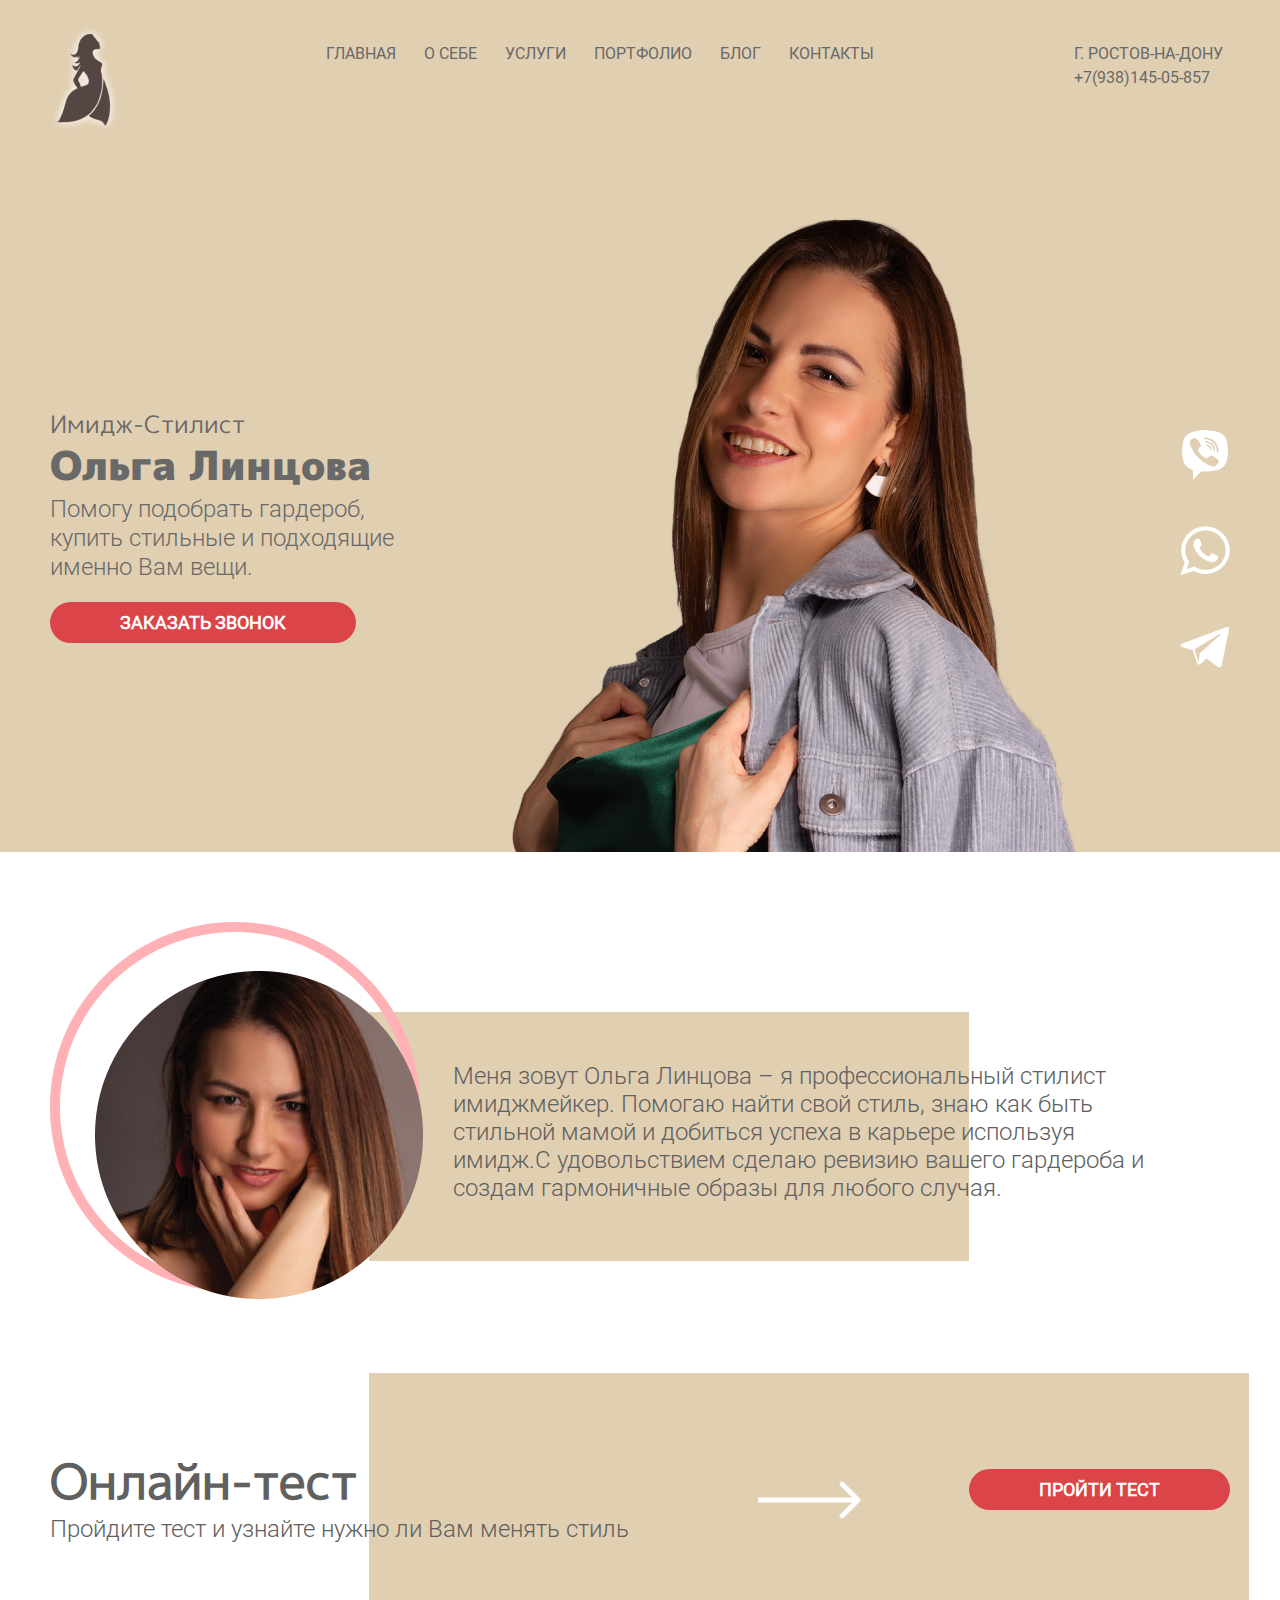
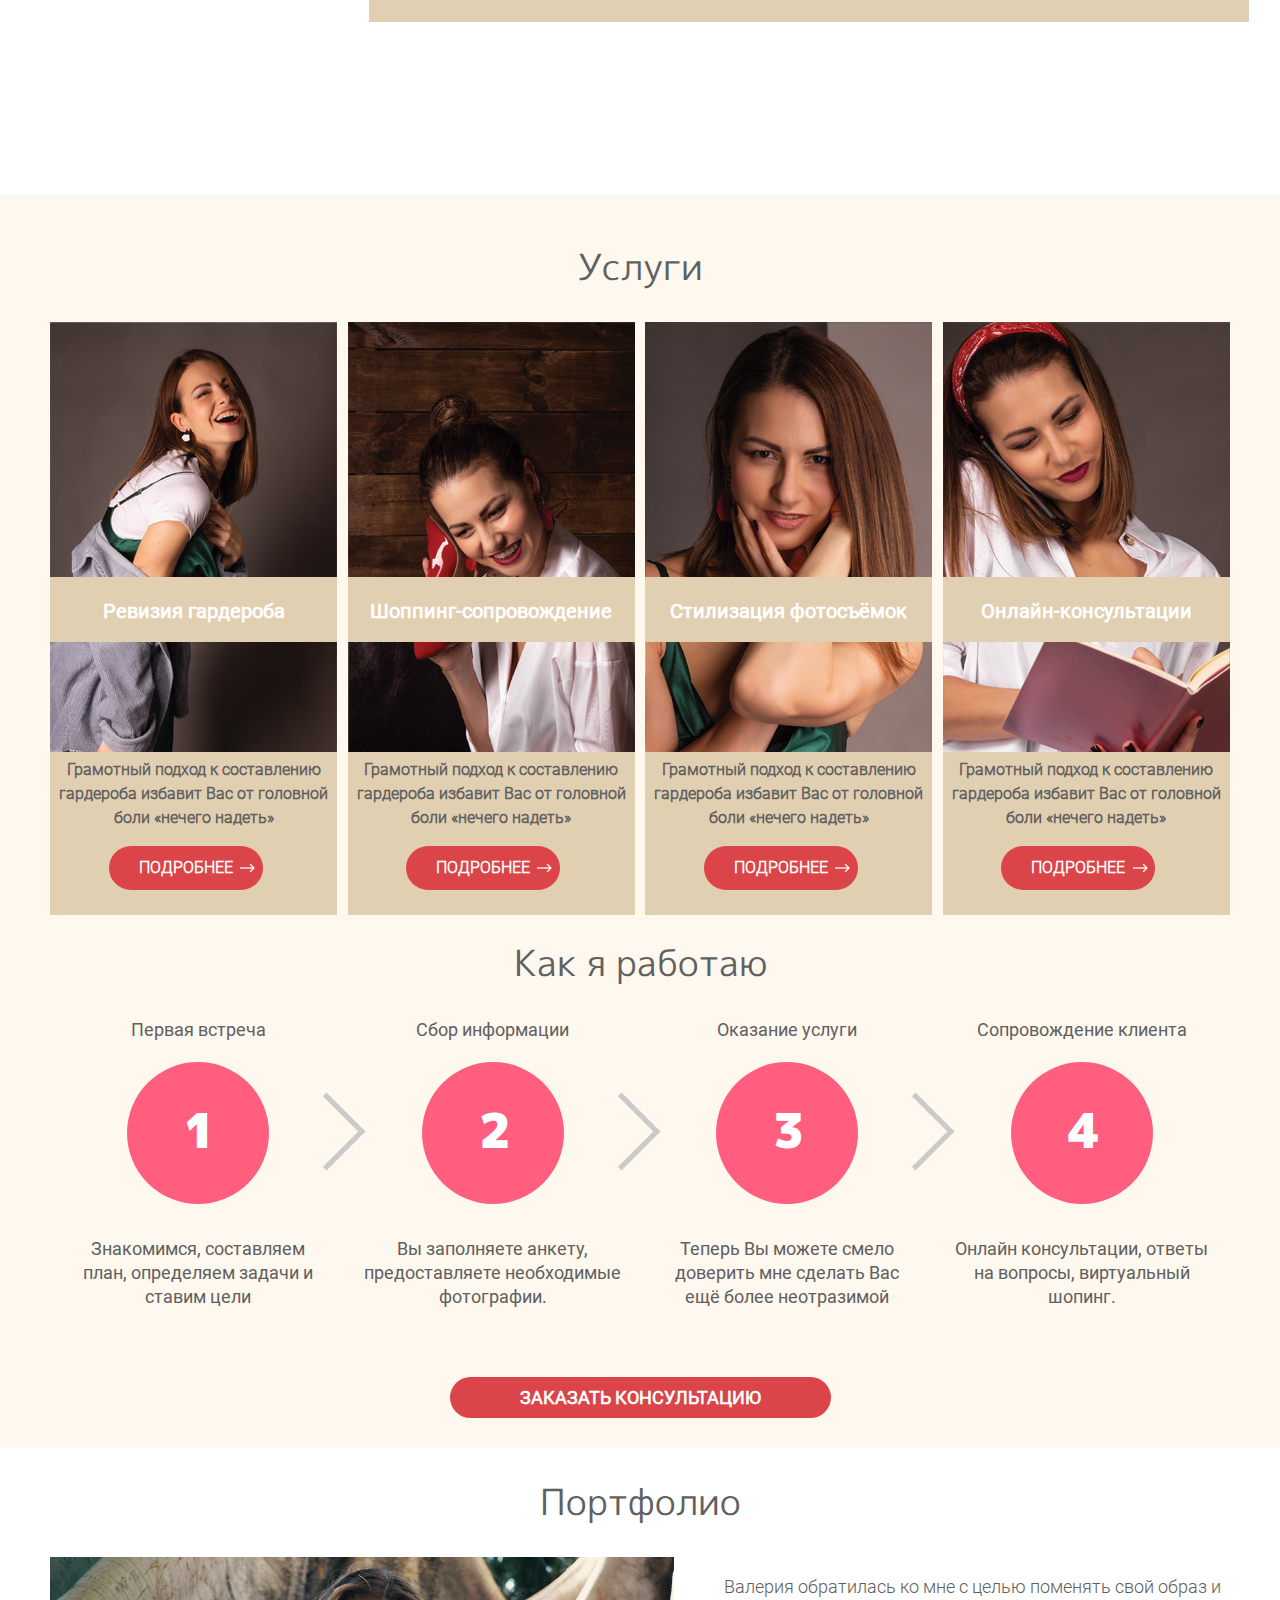
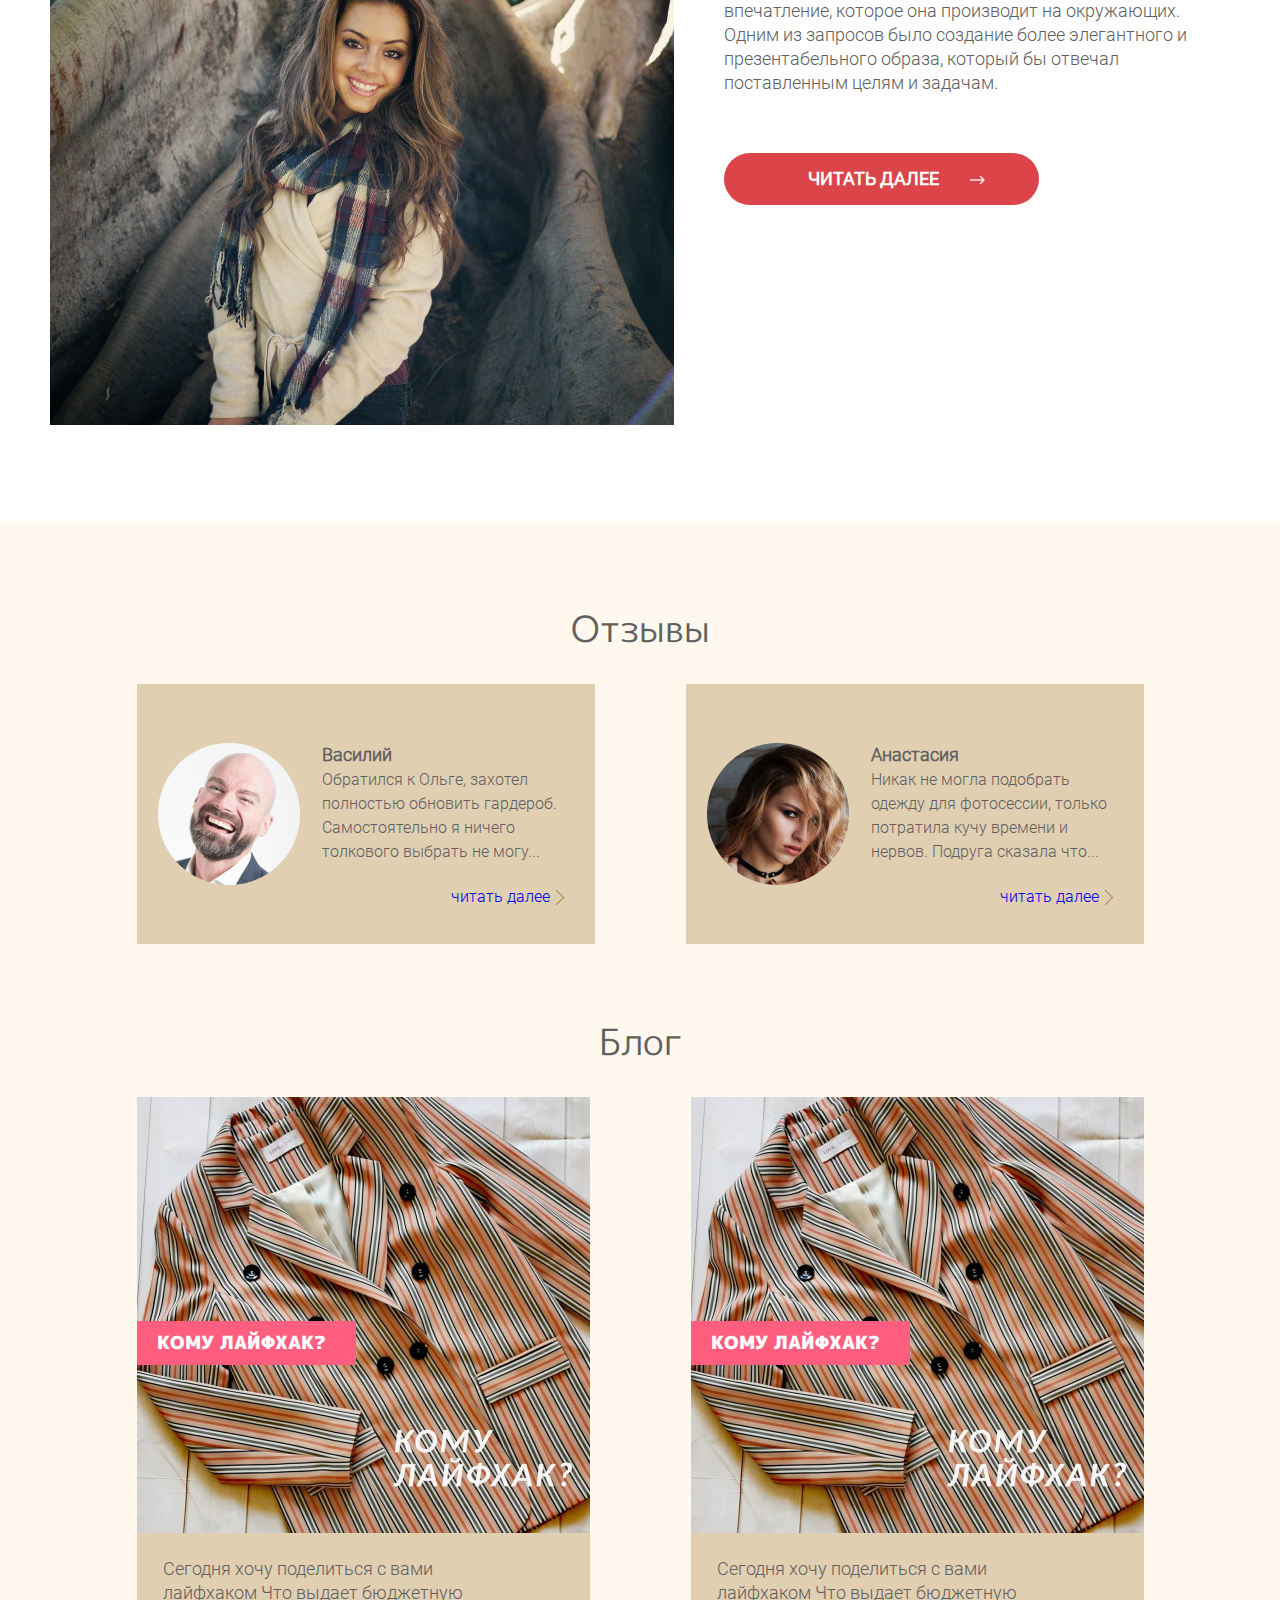
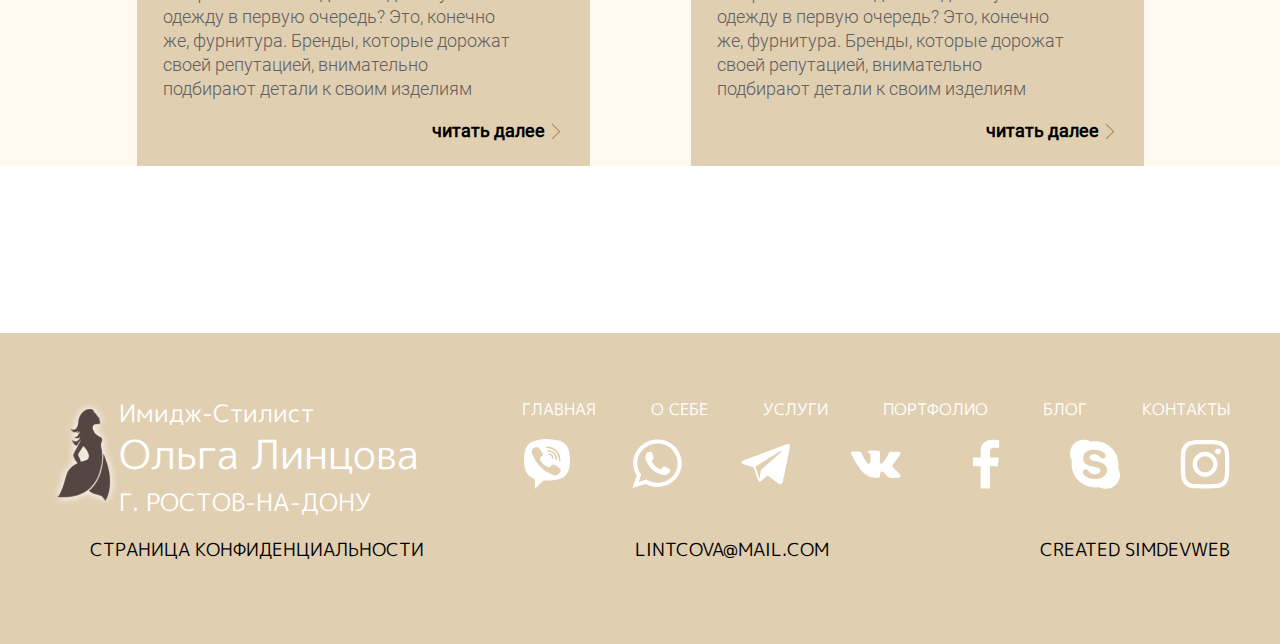
==== commit acfd2422: "add footer for index page" ====
--- a/index.html
+++ b/index.html
@@ -349,6 +349,7 @@
           </p>
           </div>
         </section>
+        <div class="nav-social__container">
         <nav class="footer-navigation">
           <ul class="footer-navigation__list">
             <li class="footer-navigation__list-item">
@@ -417,6 +418,7 @@
               </a>
             </li>
           </ul>
+        </div>
         </div>
         <ul class="footer-other--list">
           <li class="other--list__item">
--- a/css/style.css
+++ b/css/style.css
@@ -651,6 +651,8 @@
 
 /* footer style */
 .main-footer {
+  display: flex;
+  justify-content: space-between;
   font-family: "Mplus1p-Regular";
   width: 100%;
   background-color: #e1cfb2;
@@ -670,12 +672,44 @@
 
 .footer-contact {
   display: flex;
-  width: 30%;
-  font-weight: 200;
+  width: 40%;
+  font-weight: 200;
+  margin-top: 20px;
+}
+
+.footer-contact__description {
+  font-family: "MPlus1p-Regular";
+  font-weight: 200;
+}
+
+.footer-contact__description h3 {
+  margin: 0;
+  font-weight: 200;
+  font-size: 24px;
+  /* line-height: 36px; */
+
+}
+
+.footer-contact__description span {
+
+  font-weight: 200;
+  font-size: 40px;
+  line-height: 59px;
+}
+
+.footer-contact__description p {
+  margin: 0;
+  font-size: 24px;
+  line-height: 36px;
+  text-transform: uppercase;
+}
+
+.nav-social__container {
+  width: 60%;
 }
 
 .footer-navigation {
-  width: 50%;
+  width: 100%;
   font-size: 16px;
   text-align: center;
   padding: 0;
@@ -687,11 +721,9 @@
   text-transform: uppercase;
   font-weight: 200;
   padding-left: 0;
-}
-
-.footer-navigation__list-item {
-  margin-right: 20px;
-}
+  justify-content: space-between;
+}
+
 
 .footer-navigation__list-item:last-child {
   margin-right: 0;
@@ -731,13 +763,10 @@
 
 .footer-social__list {
   display: flex;
-
-  justify-content: flex-end;
-}
-
-.social-list__item {
-  margin-right: 30px;
-}
+  padding-left: 0;
+  justify-content: space-between;
+}
+
 
 .social-list__item:nth-child(3) {
   margin-right: 0;
@@ -745,6 +774,18 @@
 
 .social-list__item:nth-child(6) {
   margin-right: 0;
+}
+
+.footer-other--list {
+  display: flex;
+  justify-content: space-between;
+  width: 100%;
+  font-weight: 200;
+  text-transform: uppercase;
+}
+
+.footer-other--list a {
+  color: #000000;
 }
 
 /* popup */
@@ -1344,4 +1385,4 @@
     width: 100%;
     left: 0;
   }
-}
+}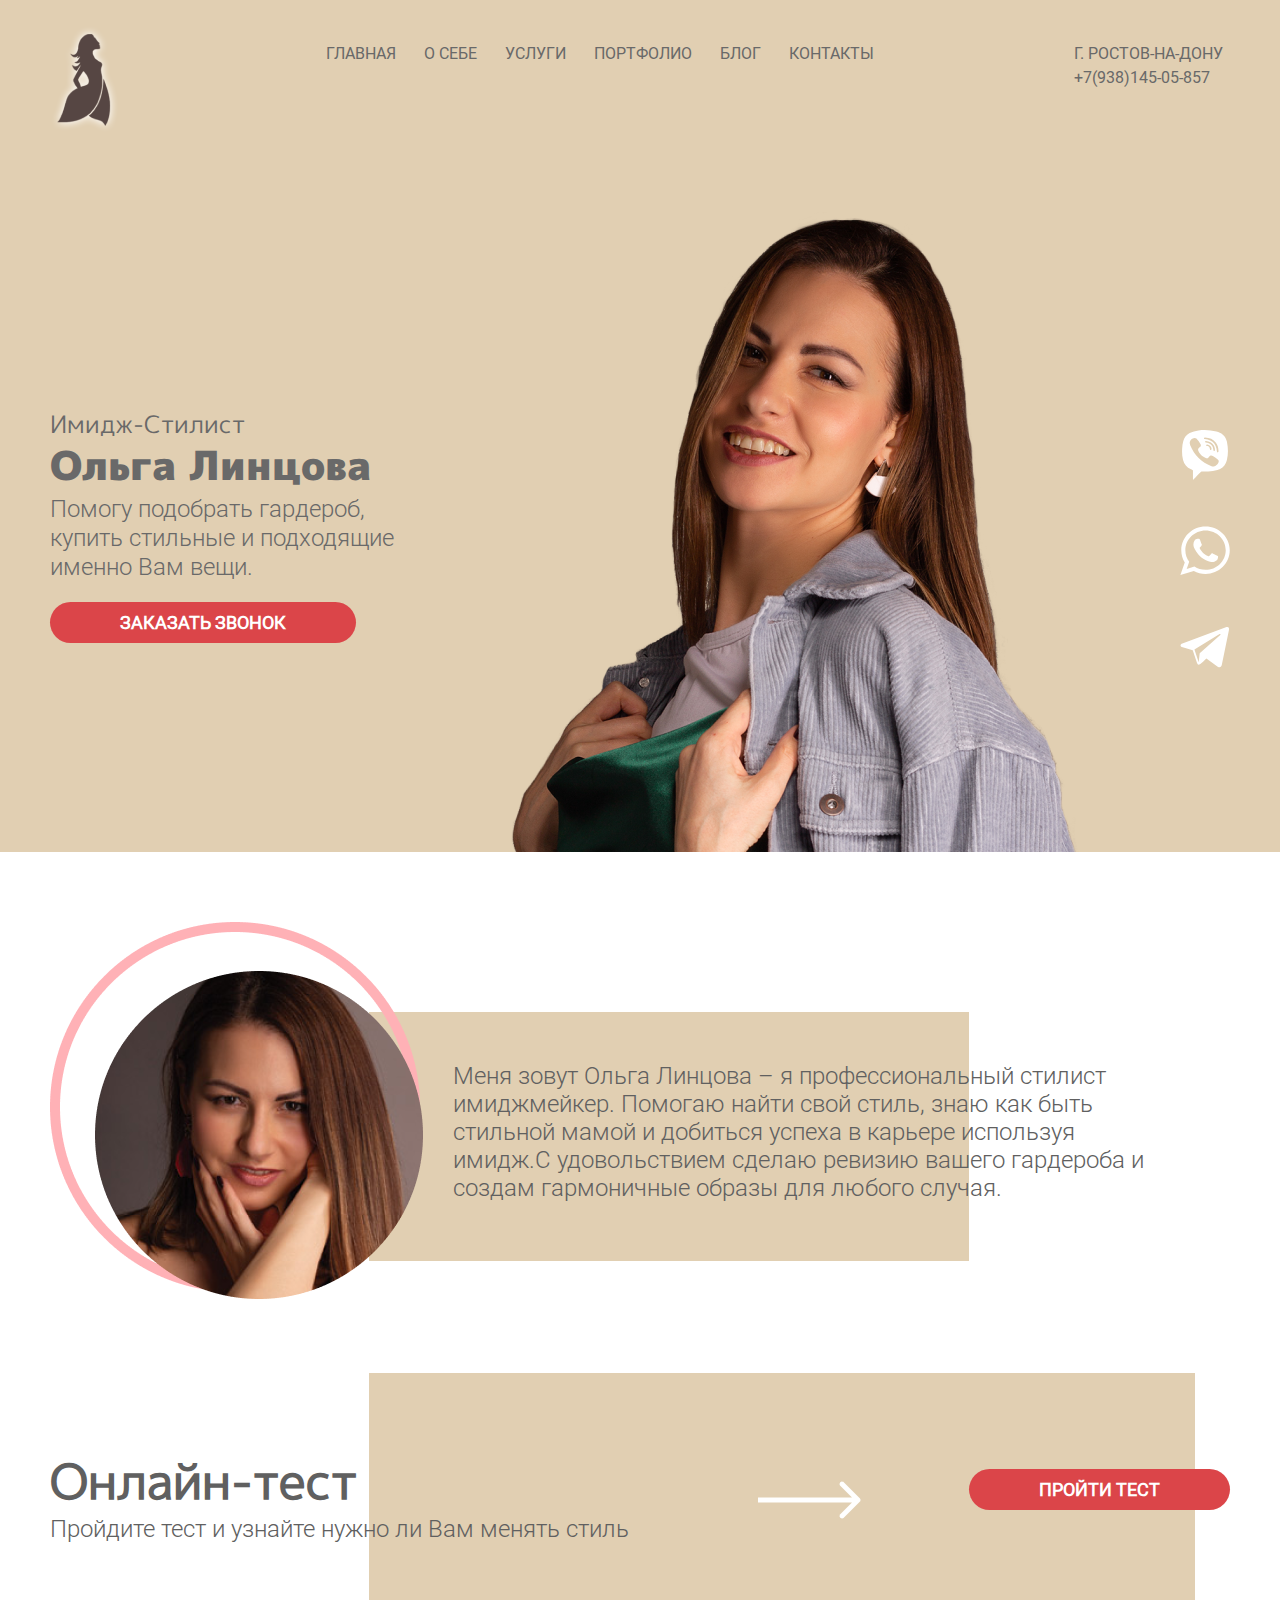
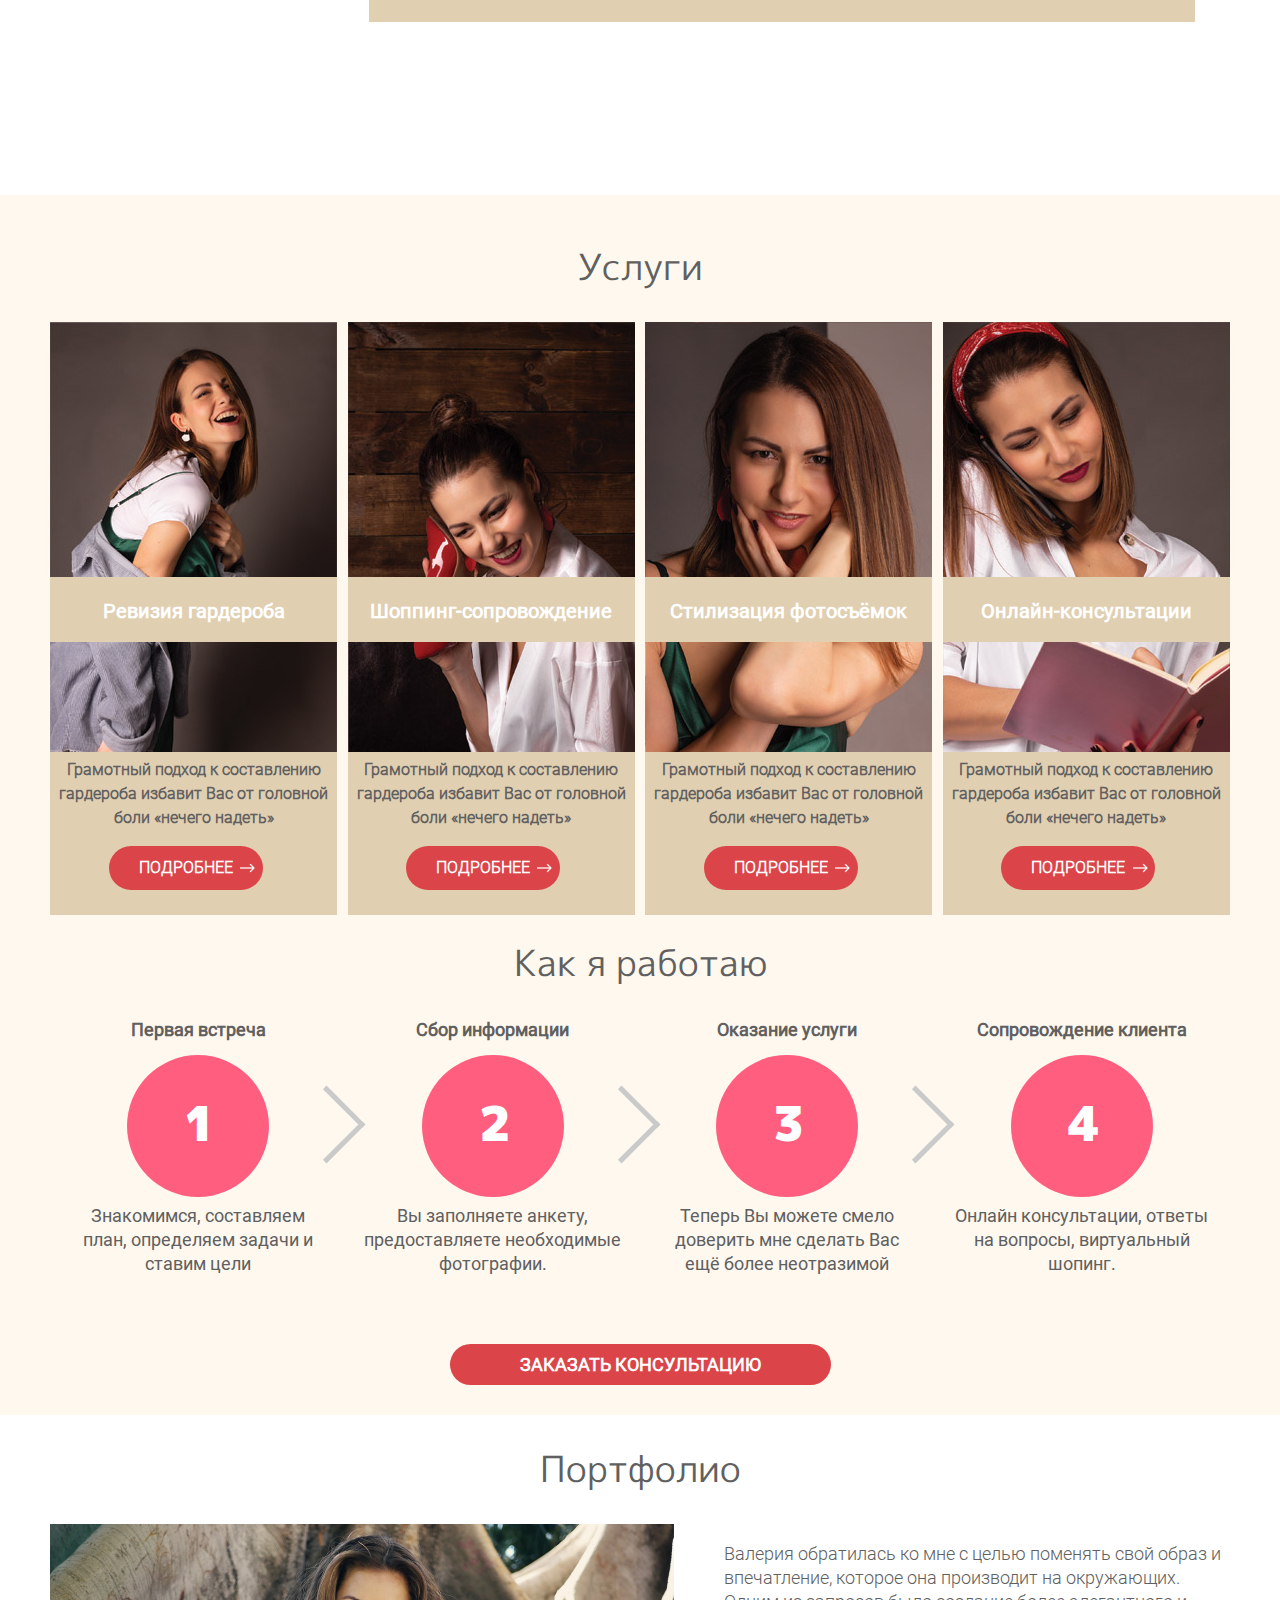
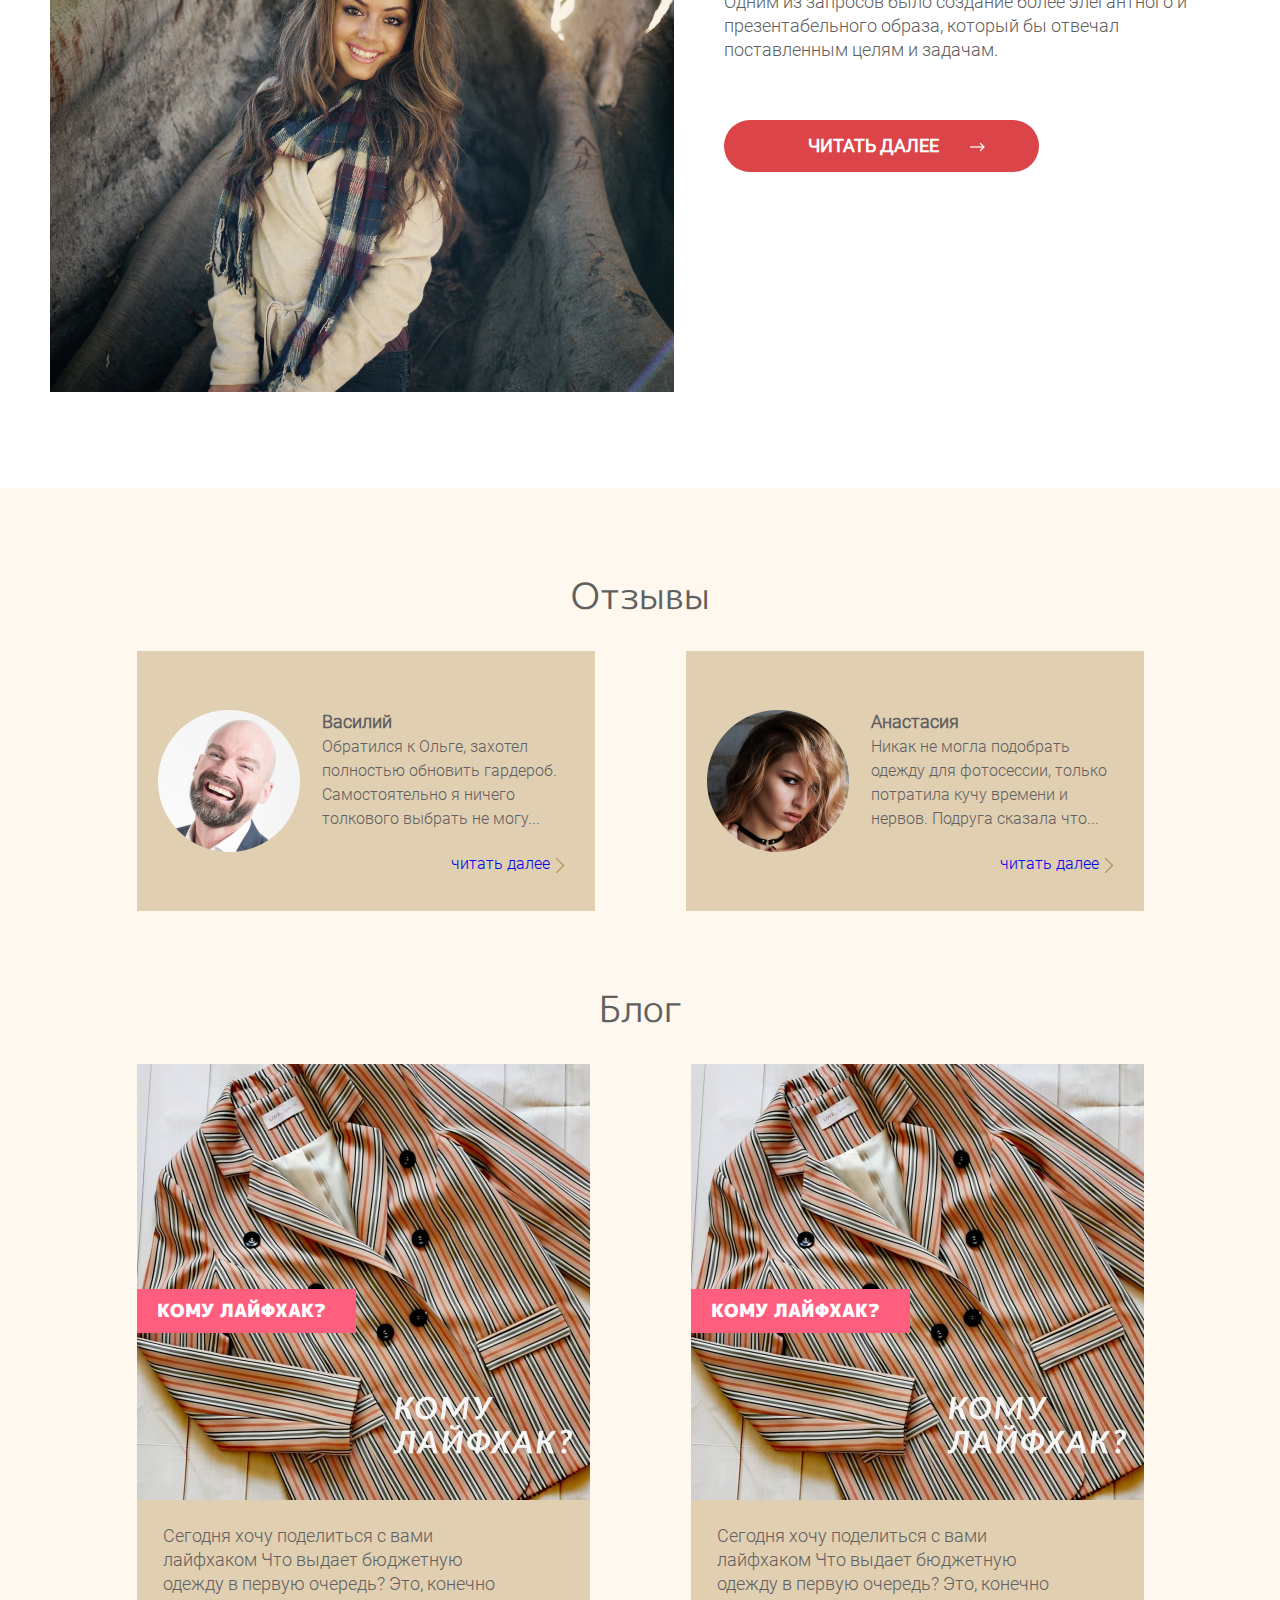
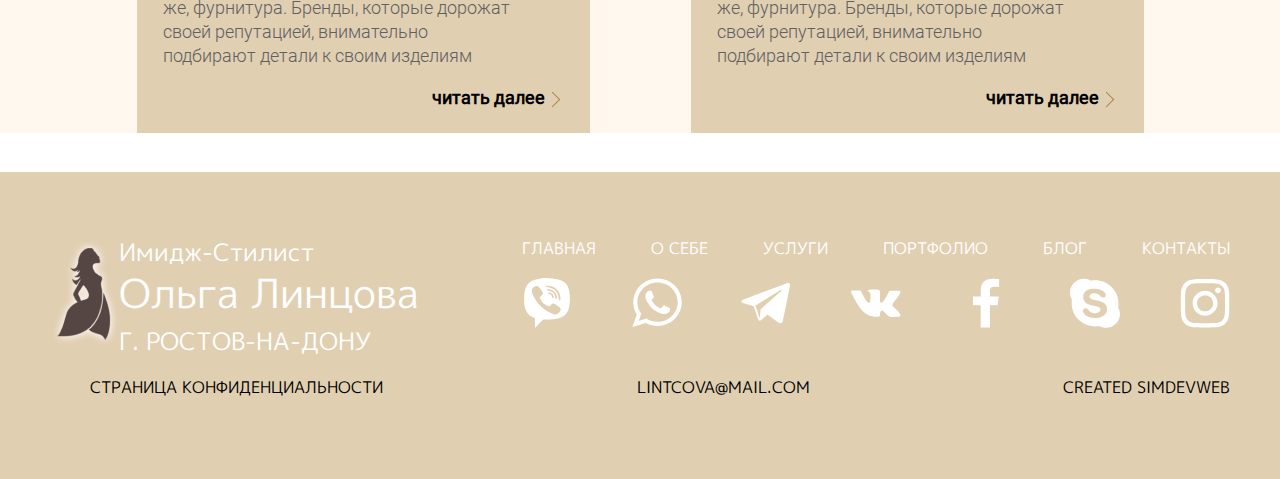
==== commit 3e9e85e3: "adaptive layout for index page" ====
--- a/index.html
+++ b/index.html
@@ -18,7 +18,8 @@
       <a class="main-navigation--logo" href="index.html">
         <img src="img/main-logo.png" alt="Стилист Ольга Линцова" width="69" height="107" />
       </a>
-      <button class="toggle-menu">Меню</button>
+
+      <!-- <button class="toggle-menu"></button> -->
 
       <ul class="site-navigation__list">
         <li class="navigation__list-item">
@@ -51,7 +52,11 @@
           <a href="tel:+79381450585">+7(938)145-05-857</a>
         </li>
       </ul>
+      <div class="toggle-menu">
+        <span></span>
+      </div>
     </nav>
+
     <nav class="toggle-container">
       <ul class="togle-menu__list">
         <li class="togle-menu-item">
@@ -88,8 +93,8 @@
         <button class="button button-request">заказать звонок</button>
       </div>
 
-      <img src="/img/Main_bg_2 1.png" alt="ольга Линцова" width="715" height="640" />
-
+      <img class="header-description__img" src="/img/Main_bg_2 1.png" alt="ольга Линцова" width="715" height="640" />
+      <img class="header-description__img-hidden" src="/img/olga-icon-hidden.png" alt="" width="328" height="328">
       <ul class="description-social">
         <li class="description-social__item">
           <a class="description-social--link" href="#">
@@ -271,7 +276,7 @@
     <section class="portfolio container">
       <h3 class="page-description">Портфолио</h3>
       <div class="portfolio-wrapper">
-        <img src="/img/portfolio-photo.jpg" alt="фото-портфолио стилиста">
+        <img src="/img/portfolio-photo.jpg" alt="фото-портфолио стилиста" width="624" height="468">
         <div class="portfolio-description">
           <p class="portfolio-description__text">Валерия обратилась ко мне с целью поменять свой образ и впечатление,
             которое она производит на окружающих. Одним из запросов было создание более элегантного и презентабельного
@@ -320,7 +325,7 @@
             <p class="blog-more__link">
               <a href="#">читать далее</a>
             </p>
-            
+
           <li class="blog-list--item">
             <img src="/img/post-photo-1.jpg" alt="фото поста">
             <h4 class="blog-item--description">Кому лайфхак?</h4>
@@ -343,82 +348,82 @@
           <img src="img/main-logo.png" alt="Стилист Ольга Линцова" width="69" height="107" />
           <div class="footer-contact__description">
             <h3>Имидж-Стилист</h3>
-          <span>Ольга Линцова</span>
-          <p>
-            г. Ростов-на-Дону
-          </p>
+            <span>Ольга Линцова</span>
+            <p>
+              г. Ростов-на-Дону
+            </p>
           </div>
         </section>
         <div class="nav-social__container">
-        <nav class="footer-navigation">
-          <ul class="footer-navigation__list">
-            <li class="footer-navigation__list-item">
-              <a href="index.html">Главная</a>
-            </li>
-            <li class="footer-navigation__list-item">
-              <a href="about.html">О себе</a>
-            </li>
-            <li class="footer-navigation__list-item">
-              <a href="#">Услуги</a>
-            </li>
-            <li class="footer-navigation__list-item">
-              <a href="#">Портфолио</a>
-            </li>
-            <li class="footer-navigation__list-item">
-              <a href="#">Блог</a>
-            </li>
-            <li class="footer-navigation__list-item">
-              <a href="#">Контакты</a>
-            </li>
-          </ul>
-        </nav>
-        <div class="footer-social">
-          <ul class="footer-social__list">
-            <li class="social-list__item">
-              <a class="social-list__item--link" href="#">
-                <span class="visually-hidden">Viber</span>
-                <img src="img/viber-icon.svg" alt="viber" width="50" height="50" />
-              </a>
-            </li>
-            <li class="social-list__item">
-              <a class="social-list__item--link" href="#">
-                <span class="visually-hidden">Whatsapp</span>
-                <img src="img/whatsapp-icon.svg" alt="Whatsapp" width="50" height="50" />
-              </a>
-            </li>
-
-            <li class="social-list__item">
-              <a class="social-list__item--link" href="#">
-                <span class="visually-hidden">Telegram</span>
-                <img src="img/telegram-icon.svg" alt="telegram" width="50" height="50" />
-              </a>
-            </li>
-            <li class="social-list__item">
-              <a class="social-list__item--link" href="#">
-                <span class="visually-hidden">Вконтакте</span>
-                <img src="img/vk-icon.svg" alt="вконтакте" width="50" height="50" />
-              </a>
-            </li>
-            <li class="social-list__item">
-              <a class="social-list__item--link" href="#">
-                <span class="visually-hidden">Facebook</span>
-                <img src="img/fb-icon.svg" alt="facebook" width="50" height="50" />
-              </a>
-            </li>
-            <li class="social-list__item">
-              <a class="social-list__item--link" href="#">
-                <span class="visually-hidden">Skype</span>
-                <img src="img/skype-icon.svg" alt="facebook" width="50" height="50" />
-              </a>
-            </li>
-            <li class="social-list__item">
-              <a class="social-list__item--link" href="#">
-                <span class="visually-hidden">Instagram</span>
-                <img src="img/insta-icon.svg" alt="instagram" width="50" height="50" />
-              </a>
-            </li>
-          </ul>
-        </div>
+          <nav class="footer-navigation">
+            <ul class="footer-navigation__list">
+              <li class="footer-navigation__list-item">
+                <a href="index.html">Главная</a>
+              </li>
+              <li class="footer-navigation__list-item">
+                <a href="about.html">О себе</a>
+              </li>
+              <li class="footer-navigation__list-item">
+                <a href="#">Услуги</a>
+              </li>
+              <li class="footer-navigation__list-item">
+                <a href="#">Портфолио</a>
+              </li>
+              <li class="footer-navigation__list-item">
+                <a href="#">Блог</a>
+              </li>
+              <li class="footer-navigation__list-item">
+                <a href="#">Контакты</a>
+              </li>
+            </ul>
+          </nav>
+          <div class="footer-social">
+            <ul class="footer-social__list">
+              <li class="social-list__item">
+                <a class="social-list__item--link" href="#">
+                  <span class="visually-hidden">Viber</span>
+                  <img src="img/viber-icon.svg" alt="viber" width="50" height="50" />
+                </a>
+              </li>
+              <li class="social-list__item">
+                <a class="social-list__item--link" href="#">
+                  <span class="visually-hidden">Whatsapp</span>
+                  <img src="img/whatsapp-icon.svg" alt="Whatsapp" width="50" height="50" />
+                </a>
+              </li>
+
+              <li class="social-list__item">
+                <a class="social-list__item--link" href="#">
+                  <span class="visually-hidden">Telegram</span>
+                  <img src="img/telegram-icon.svg" alt="telegram" width="50" height="50" />
+                </a>
+              </li>
+              <li class="social-list__item">
+                <a class="social-list__item--link" href="#">
+                  <span class="visually-hidden">Вконтакте</span>
+                  <img src="img/vk-icon.svg" alt="вконтакте" width="50" height="50" />
+                </a>
+              </li>
+              <li class="social-list__item">
+                <a class="social-list__item--link" href="#">
+                  <span class="visually-hidden">Facebook</span>
+                  <img src="img/fb-icon.svg" alt="facebook" width="50" height="50" />
+                </a>
+              </li>
+              <li class="social-list__item">
+                <a class="social-list__item--link" href="#">
+                  <span class="visually-hidden">Skype</span>
+                  <img src="img/skype-icon.svg" alt="facebook" width="50" height="50" />
+                </a>
+              </li>
+              <li class="social-list__item">
+                <a class="social-list__item--link" href="#">
+                  <span class="visually-hidden">Instagram</span>
+                  <img src="img/insta-icon.svg" alt="instagram" width="50" height="50" />
+                </a>
+              </li>
+            </ul>
+          </div>
         </div>
         <ul class="footer-other--list">
           <li class="other--list__item">
--- a/css/style.css
+++ b/css/style.css
@@ -192,6 +192,10 @@
   margin-bottom: 20px;
 }
 
+.header-description__img-hidden {
+  display: none;
+}
+
 .button-request {
   font-size: 18px;
   margin-bottom: 0px;
@@ -258,7 +262,7 @@
   position: absolute;
   content: "";
   background-color: #e1cfb2;
-  width: 880px;
+  width: 70%;
   height: 249px;
   z-index: 1;
   left: 27%;
@@ -327,6 +331,10 @@
 }
 
 .catalog-list__item:nth-child(4) {
+  margin-right: 0;
+}
+
+.catalog-list__item:nth-child(2) {
   margin-right: 0;
 }
 
@@ -435,7 +443,11 @@
 }
 
 .list-item--box {
-  margin-bottom: 20px;
+  margin-bottom: 5%;
+}
+
+.list-item--box:first-child p {
+  font-weight: 700;
 }
 
 .list-item--icon {
@@ -445,7 +457,7 @@
   border-radius: 50%;
   background-color: #ff5e7f;
   margin: 0 auto;
-  margin-bottom: 33px;
+  margin-bottom: 3%;
 }
 
 .list-item--icon .icon-number {
@@ -511,6 +523,10 @@
   margin-bottom: 58px;
 }
 
+.portfolio-wrapper img {
+  max-width: 100%;
+}
+
 .portfolio-button {
   position: relative;
   padding: 14px 100px 14px 84px;
@@ -588,7 +604,7 @@
 /* Blog style */
 .blog {
   width: 1007px;
-  margin-bottom: 167px;
+  margin-bottom: 3%;
 }
 
 .blog-list {
@@ -687,11 +703,9 @@
   font-weight: 200;
   font-size: 24px;
   /* line-height: 36px; */
-
 }
 
 .footer-contact__description span {
-
   font-weight: 200;
   font-size: 40px;
   line-height: 59px;
@@ -724,39 +738,10 @@
   justify-content: space-between;
 }
 
-
 .footer-navigation__list-item:last-child {
   margin-right: 0;
 }
 
-.footer-navigation span {
-  position: relative;
-  font-family: "Montserrat-Black";
-  font-size: 36px;
-  text-transform: uppercase;
-  color: #eb2d1a;
-}
-
-.footer-navigation span::after,
-.footer-navigation span::before {
-  position: absolute;
-  content: "";
-  width: 12px;
-  height: 12px;
-  background-color: #eb2d1a;
-  border-radius: 50%;
-}
-
-.footer-navigation span::after {
-  right: -15px;
-  top: 40%;
-}
-
-.footer-navigation span::before {
-  left: -15px;
-  top: 40%;
-}
-
 .footer-social {
   width: 100%;
 }
@@ -765,15 +750,6 @@
   display: flex;
   padding-left: 0;
   justify-content: space-between;
-}
-
-
-.social-list__item:nth-child(3) {
-  margin-right: 0;
-}
-
-.social-list__item:nth-child(6) {
-  margin-right: 0;
 }
 
 .footer-other--list {
@@ -811,6 +787,7 @@
 }
 
 .popup input {
+  font-family: "Roboto-Regular";
   width: 80%;
   margin-bottom: 30px;
   padding: 10px 0px 10px 10px;
@@ -818,7 +795,7 @@
 }
 
 .callback-message {
-  font-family: Montserrat-Regular;
+  font-family: "Roboto-Regular";
   font-size: 16px;
   width: 80%;
   padding-left: 10px;
@@ -850,7 +827,7 @@
   left: -190%;
   width: 25px;
   height: 3px;
-  background-color: #fe6f09;
+  background-color: #db4549;
 }
 
 .modal-close::before {
@@ -859,6 +836,13 @@
 
 .modal-close::after {
   transform: rotate(45deg);
+}
+.button.button-submit {
+  margin-bottom: 6%;
+  width: 80%;
+  padding-top: 15px;
+  padding-bottom: 15px;
+  font-size: 20px;
 }
 
 .black-wrapper {
@@ -879,17 +863,32 @@
 .toggle-menu {
   display: none;
   width: 30%;
+
+  margin-bottom: 20px;
+}
+
+.toggle-menu,
+.toggle-menu:after,
+.toggle-menu:before {
+  width: 50px;
+  height: 6px;
+  background-color: #fff;
+  border-radius: 2px;
+  position: absolute;
+  top: 5%;
+  left: 90%;
   margin: 0 auto;
-  margin-left: 19%;
-  background-color: transparent;
-
-  border: 2px solid #ffffff;
-
-  color: #ffffff;
-  font-family: "Montserrat-Black";
-  text-transform: uppercase;
-  font-size: 24px;
-  margin-bottom: 20px;
+}
+
+.toggle-menu:before {
+  content: "";
+  top: 28px;
+  left: 0;
+}
+.toggle-menu:after {
+  content: "";
+  top: 14px;
+  left: 0;
 }
 
 .toggle-menu:hover {
@@ -903,6 +902,7 @@
 
 .toggle-container {
   width: 100%;
+  height: 100%;
   display: none;
 }
 
@@ -910,6 +910,7 @@
   display: block;
   position: fixed;
   width: 100%;
+  height: 100%;
   margin: 0;
   padding: 0;
   top: 0;
@@ -917,7 +918,7 @@
   background-color: #000000;
   text-align: center;
   z-index: 60;
-  padding-top: 5%;
+  padding-top: 45%;
   padding-bottom: 5%;
 }
 
@@ -1040,6 +1041,10 @@
 
 /* adaptive */
 @media only screen and (max-width: 1024px) {
+  .main-navigation {
+    margin-bottom: 0;
+  }
+
   .main-navigation--logo {
     margin-left: 2%;
     width: 15%;
@@ -1055,35 +1060,126 @@
     padding-left: 0;
   }
 
+  .description-content {
+    padding-top: 6%;
+    padding-left: 4%;
+    padding-right: 3%;
+  }
+
+  .description-social {
+    padding-top: 3%;
+    padding-right: 3%;
+  }
+
+  .header-description {
+    padding-bottom: 5%;
+  }
+
+  .header-description__img {
+    display: none;
+  }
+
+  .header-description__img-hidden {
+    display: block;
+    margin-right: 3%;
+  }
+
+  .main-content__about {
+    width: 90%;
+  }
+
+  .about-test {
+    width: 90%;
+    margin-bottom: 8%;
+  }
+
+  .about-test__description::after {
+    position: relative;
+    bottom: 70px;
+    left: 70%;
+  }
+
   .catalog-list {
     justify-content: center;
     width: 98%;
   }
 
   .catalog-list__item {
-    width: 25%;
-    margin: 0;
+    width: 24%;
+    margin-right: 1%;
+  }
+
+  .description-box {
+    width: 100%;
+  }
+
+  .catalog-list__item img {
+    width: 100%;
+  }
+
+  .reviews {
+    width: 90%;
+  }
+
+  .reviews-description {
+    font-size: 24px;
+    width: 90%;
+  }
+
+  .reviews-list--item {
+    width: 45%;
+    margin-right: 3%;
+    padding: 2%;
+  }
+
+  .reviews-list--item:last-child {
+    margin-right: 0;
+  }
+
+  .reviews-list--item img {
+    margin: 0 auto;
+    margin-bottom: 3%;
+  }
+
+  .blog {
+    width: 90%;
+  }
+
+  .blog-list--item {
+    width: 45%;
+  }
+
+  .blog-list--item img {
+    width: 100%;
   }
 
   .main-footer {
     text-align: center;
-  }
-
-  .footer-contact,
-  .footer-navigation,
-  .footer-social {
+    justify-content: center;
+  }
+
+  .footer-contact {
+    justify-content: center;
     width: 100%;
     margin-bottom: 3%;
     font-size: 24px;
   }
 
+  .nav-social__container {
+    width: 100%;
+  }
+
   .footer-navigation__list {
     justify-content: center;
   }
 
+  .footer-navigation__list-item {
+    margin-right: 6%;
+  }
+
   .footer-social__list {
-    justify-content: center;
-    padding-left: 0;
+    padding-left: 3%;
+    padding-right: 3%;
   }
 
   .footer-navigation__list {
@@ -1092,16 +1188,9 @@
     text-align: center;
   }
 
-  .footer-social__list {
-    margin-right: 5%;
-  }
-
-  .social-list__item {
-    margin-right: 12%;
-  }
-
-  .social-list__item img {
-    width: 80%;
+  .footer-other--list {
+    padding-left: 3%;
+    padding-right: 3%;
   }
 
   .popup {
@@ -1115,24 +1204,32 @@
 }
 
 @media only screen and (max-width: 768px) {
-  .container {
-    margin-left: 1%;
-    margin-right: 1%;
-  }
-
   .page-description {
     text-align: center;
   }
 
   .site-address__list {
     text-align: center;
-    margin-right: 10px;
+    margin-left: 25%;
   }
 
   .site-navigation__list {
     display: none;
   }
 
+  .header-description {
+    flex-direction: column-reverse;
+    text-align: center;
+  }
+
+  .header-description__img-hidden {
+    margin: 0 auto;
+  }
+
+  .description-social {
+    display: none;
+  }
+
   .toggle-menu {
     display: block;
   }
@@ -1142,21 +1239,37 @@
   }
 
   .about-first {
-    margin-bottom: 20px;
-  }
-
-  .about-second {
-    flex-direction: row;
-  }
-
-  .about-first__description,
-  .about-second__description {
+    margin-bottom: 10%;
+
+    text-align: center;
+  }
+
+  .about-first img {
+    display: none;
+  }
+
+  .about-first::before {
+    width: 50%;
+    height: 80%;
+    left: 10%;
+  }
+
+  .about-first__description {
+    margin: 0 auto;
     padding-top: 50px;
-    width: 65%;
-  }
-
-  .about-second__description span {
+    width: 90%;
     padding-left: 0;
+  }
+
+  .about-test {
+    margin: 0 auto;
+  }
+
+  .about-test::before {
+    width: 70%;
+    height: 80%;
+    top: -10%;
+    left: 10%;
   }
 
   .catalog-list {
@@ -1165,12 +1278,12 @@
   }
 
   .catalog-list__item {
-    width: 50%;
-    margin-right: 0;
+    width: 48%;
+    margin-right: 2%;
   }
 
   .catalog-list__item img {
-    width: 98%;
+    width: 100%;
   }
 
   .catalog-button {
@@ -1184,9 +1297,44 @@
   }
 
   .stages__list--item {
-    width: 30%;
+    width: 100%;
     margin: 0;
-    margin-bottom: 5%;
+    margin-bottom: 15%;
+  }
+
+  .stages__list--item p {
+    font-size: 24px;
+    width: 80%;
+    margin: 0 auto;
+  }
+
+  .arrow-workstage {
+    display: none;
+  }
+
+  .portfolio-wrapper {
+    flex-direction: column;
+  }
+
+  .portfolio-wrapper img {
+    margin: 0 auto;
+    height: auto;
+  }
+
+  .portfolio-description__text {
+    padding-left: 10%;
+    padding-right: 10%;
+    text-align: left;
+  }
+
+  .portfolio-description {
+    text-align: center;
+    margin-left: 0;
+  }
+
+  .blog-description {
+    width: 90%;
+    margin: 0 auto;
   }
 
   .contact-form {
@@ -1205,14 +1353,19 @@
   }
 }
 
+.footer-other--list {
+  font-size: 16px;
+}
+
 @media only screen and (max-width: 425px) {
   .main-header {
     margin-top: 0;
+    margin-bottom: 1%;
   }
 
   .main-navigation {
     padding-top: 2%;
-    margin-bottom: 35%;
+    margin-bottom: 5%;
   }
 
   .main-navigation--logo img {
@@ -1222,33 +1375,15 @@
   }
 
   .toggle-menu {
-    margin-bottom: 2%;
-    width: 50%;
-    margin-left: 30%;
+    left: 80%;
+    top: 2%;
   }
 
   .site-address__list {
     display: none;
   }
 
-  .header-description span {
-    font-family: "Montserrat-Black";
-    font-size: 43px;
-    line-height: 40px;
-  }
-
-  .header-description span::after {
-    right: -45px;
-    top: 40%;
-  }
-
-  .header-description span::before {
-    left: -35px;
-    top: 40%;
-  }
-
-  .about-first,
-  .about-second {
+  .about-first {
     width: 100%;
     flex-wrap: wrap;
     text-align: center;
@@ -1260,6 +1395,30 @@
     padding-left: 0;
   }
 
+  .about-test {
+    width: 90%;
+    flex-direction: column;
+  }
+
+  .about-test__content {
+    width: 100%;
+    margin: 0 auto;
+    margin-bottom: 23%;
+  }
+
+  .about-test__description {
+    width: 100%;
+  }
+
+  .about-test__description::after {
+    display: none;
+  }
+
+  .about-test__buton {
+    width: 100%;
+    text-align: center;
+  }
+
   .catalog-list {
     width: 100%;
   }
@@ -1268,10 +1427,7 @@
     width: 100%;
     text-align: center;
     margin: 0;
-  }
-
-  .description-box {
-    left: 25%;
+    margin-bottom: 3%;
   }
 
   .catalog-button {
@@ -1284,6 +1440,36 @@
 
   .stages__list--item {
     width: 100%;
+  }
+
+  .portfolio-description__text {
+    padding-left: 5%;
+    padding-right: 5%;
+  }
+
+  .reviews {
+    width: 100%;
+  }
+
+  .reviews-list {
+    flex-wrap: wrap;
+  }
+
+  .reviews-list--item {
+    width: 100%;
+    margin-right: 0;
+    margin-bottom: 4%;
+  }
+
+  .blog-list {
+    width: 100%;
+    flex-wrap: wrap;
+  }
+
+  .blog-list--item {
+    width: 100%;
+    margin-right: 0;
+    margin-bottom: 4%;
   }
 
   .footer-navigation span {
@@ -1294,21 +1480,49 @@
   .contact-form {
     width: 80%;
     left: 10%;
+  }
+
+  .footer-contact img {
+    display: none;
   }
 
   .footer-navigation__list {
     flex-direction: column;
     padding: 0;
     justify-content: center;
+    font-size: 24px;
   }
 
   .footer-navigation__list-item {
     margin-right: 0;
-    margin-bottom: 3%;
+    margin-bottom: 5%;
   }
 
   .footer-navigation span {
     font-size: 30px;
+  }
+
+  .footer-social__list {
+    flex-wrap: wrap;
+    padding-left: 10%;
+    padding-right: 10%;
+  }
+
+  .social-list__item {
+    width: 30%;
+  }
+
+  .social-list__item:last-child {
+    margin: 0 auto;
+  }
+
+  .footer-other--list {
+    flex-wrap: wrap;
+    flex-direction: column-reverse;
+  }
+
+  .other--list__item {
+    margin-bottom: 5%;
   }
 
   .popup {
@@ -1350,26 +1564,20 @@
 }
 
 @media only screen and (max-width: 320px) {
-  .header-description span::after {
-    right: -15%;
-    top: 40%;
-  }
-
-  .header-description span::before {
-    left: -10%;
-    top: 40%;
-  }
-
-  .footer-navigation span::after {
-    right: -19%;
-  }
-
-  .footer-navigation span::before {
-    left: -15%;
-  }
-
-  .description-box {
-    left: 17%;
+  .header-description__img-hidden {
+    width: 80%;
+    height: auto;
+  }
+
+  .about-test__content h3 {
+    font-size: 30px;
+    text-align: center;
+  }
+
+  .button.button-request {
+    width: 90%;
+    padding-left: 0;
+    padding-right: 0;
   }
 
   .catalog-button {
@@ -1385,4 +1593,4 @@
     width: 100%;
     left: 0;
   }
-}+}
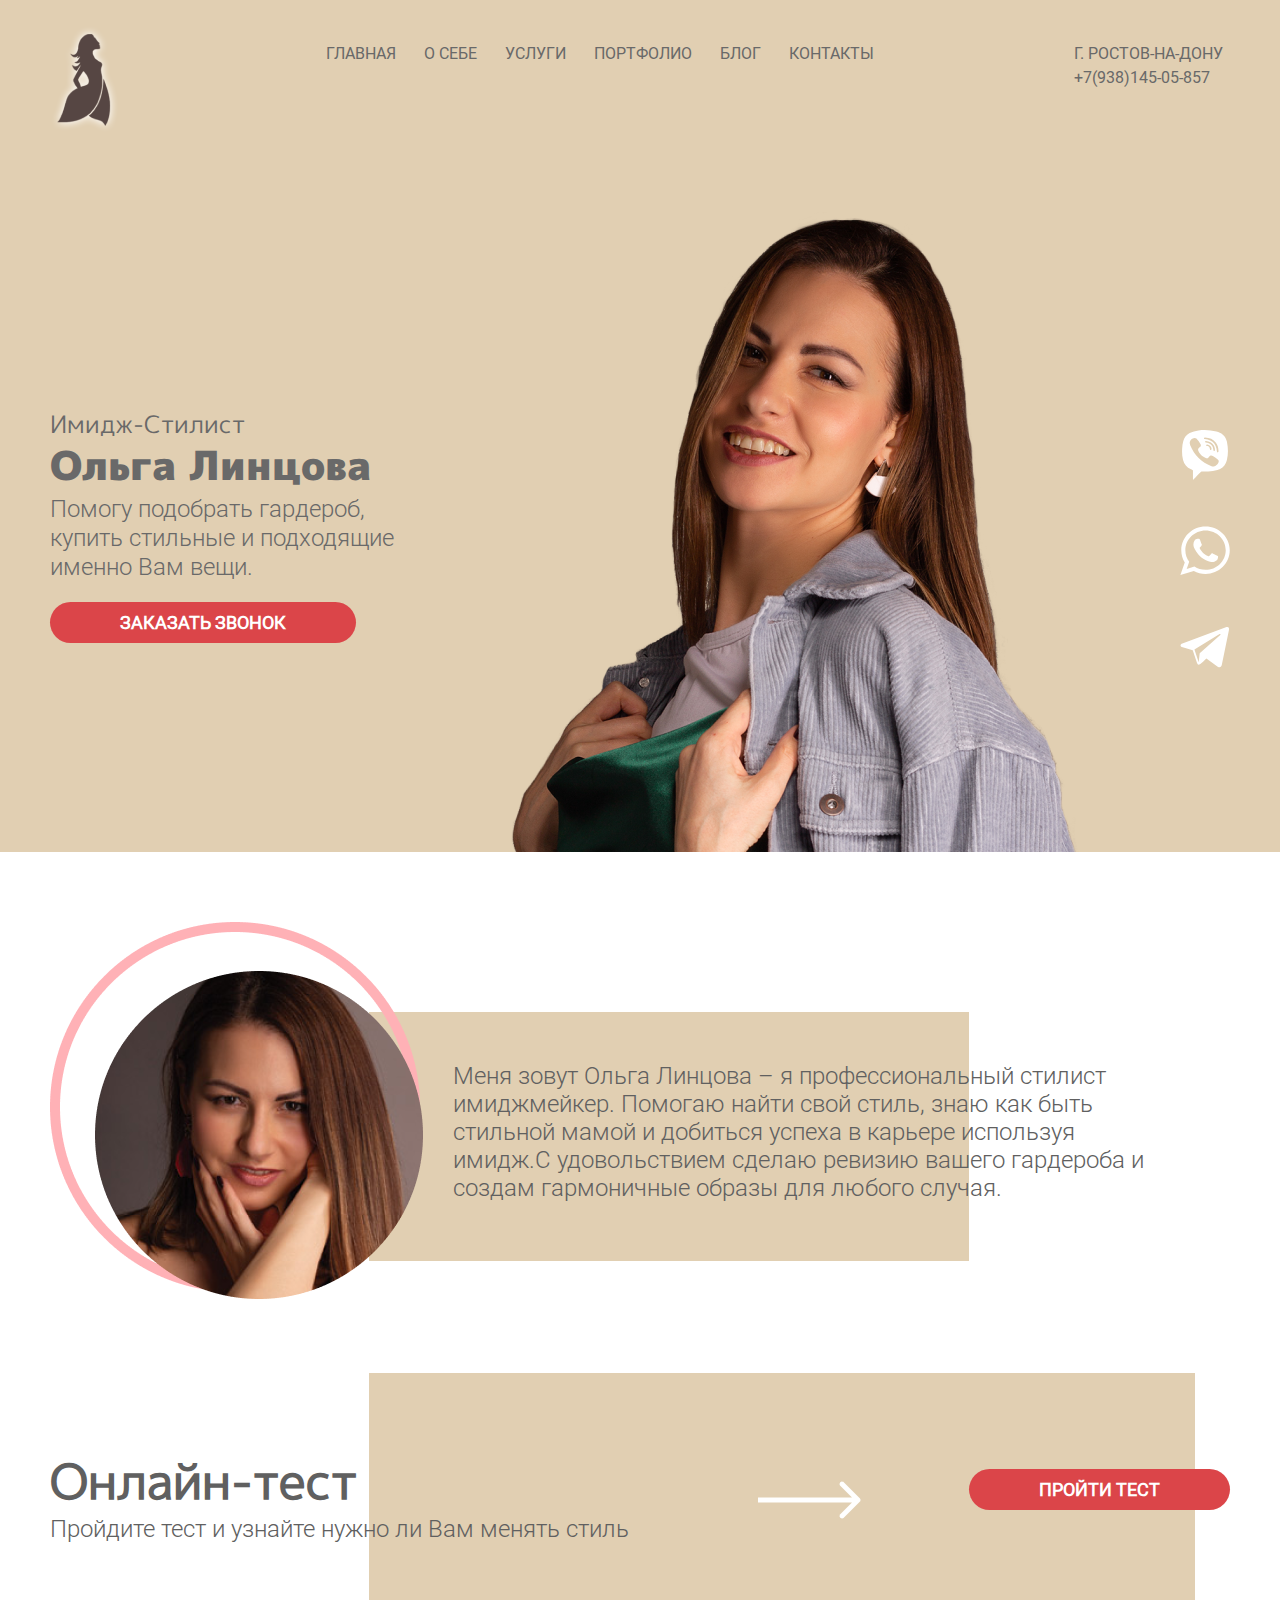
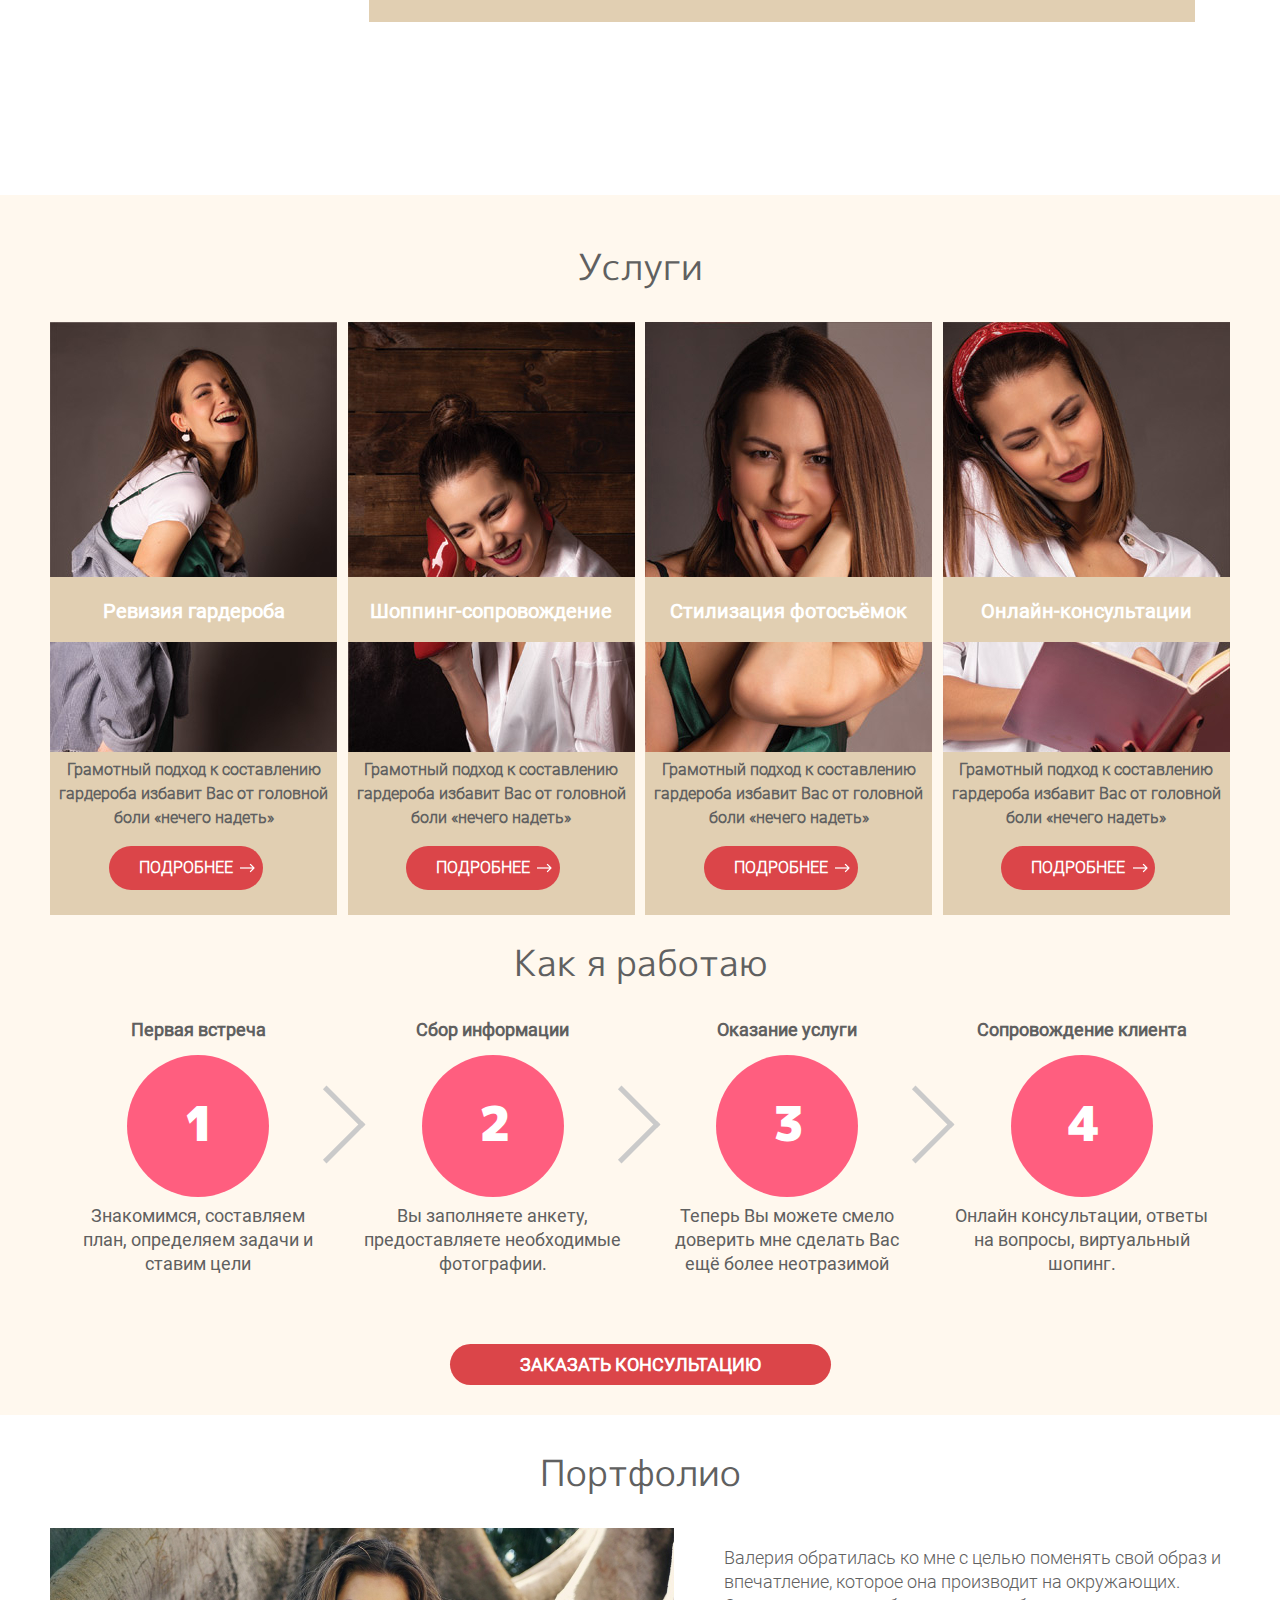
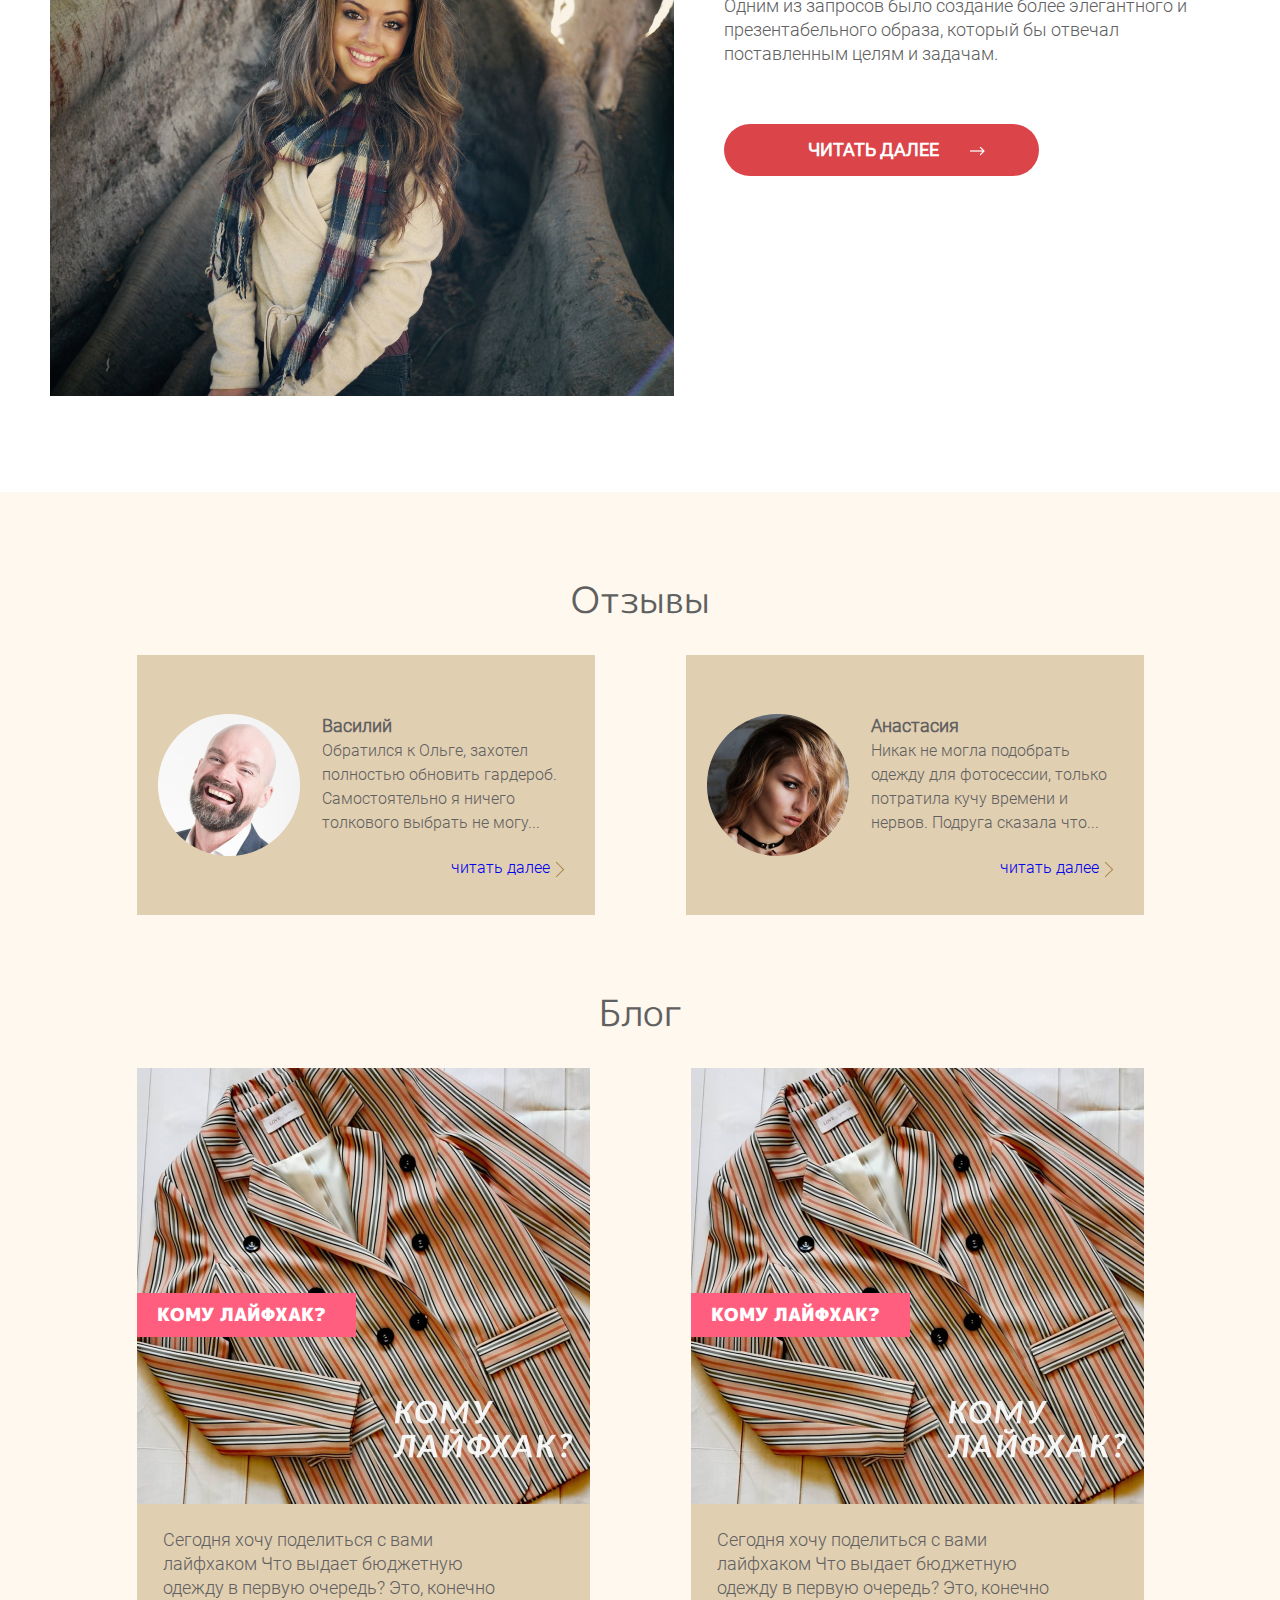
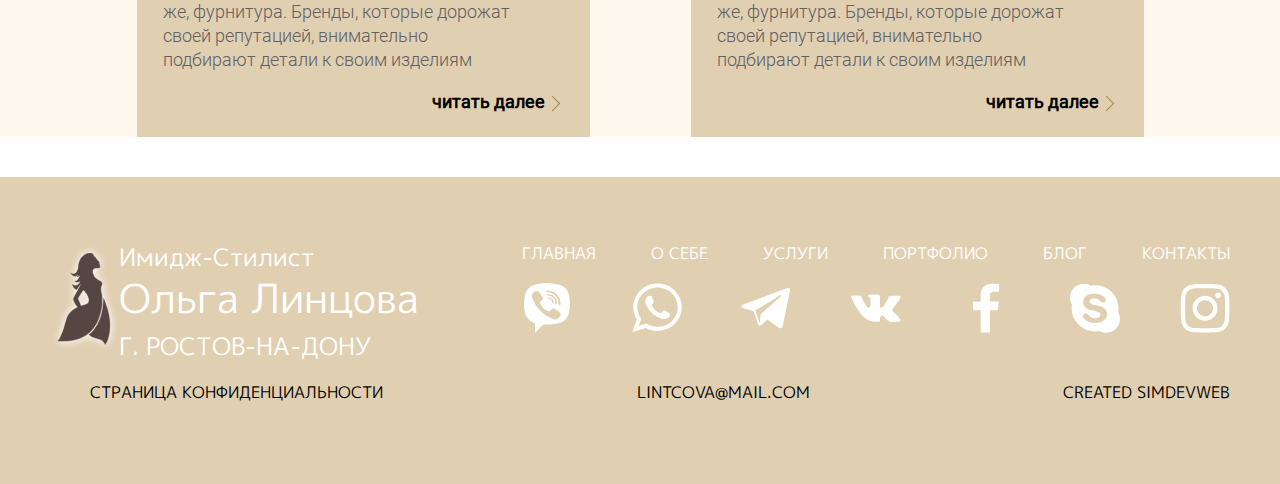
==== commit 81f8574a: "add contact and services page" ====
--- a/index.html
+++ b/index.html
@@ -19,7 +19,6 @@
         <img src="img/main-logo.png" alt="Стилист Ольга Линцова" width="69" height="107" />
       </a>
 
-      <!-- <button class="toggle-menu"></button> -->
 
       <ul class="site-navigation__list">
         <li class="navigation__list-item">
--- a/css/style.css
+++ b/css/style.css
@@ -148,11 +148,6 @@
   margin-right: 0;
 }
 
-.toggle-menu {
-  font-family: "Montserrat-Black";
-  display: none;
-}
-
 .site-address__list {
   font-size: 16px;
   text-transform: uppercase;
@@ -782,10 +777,17 @@
   z-index: 50;
 }
 
+.contact-form {
+  background-color: #ffffff;
+  box-shadow: 3px 4px 10px rgba(0, 0, 0, 0.25);
+  text-align: center;
+}
+
 .popup.open {
   display: block;
 }
 
+.contact-form input,
 .popup input {
   font-family: "Roboto-Regular";
   width: 80%;
@@ -837,6 +839,7 @@
 .modal-close::after {
   transform: rotate(45deg);
 }
+
 .button.button-submit {
   margin-bottom: 6%;
   width: 80%;
@@ -885,6 +888,7 @@
   top: 28px;
   left: 0;
 }
+
 .toggle-menu:after {
   content: "";
   top: 14px;
@@ -918,7 +922,7 @@
   background-color: #000000;
   text-align: center;
   z-index: 60;
-  padding-top: 45%;
+  padding-top: 15%;
   padding-bottom: 5%;
 }
 
@@ -972,40 +976,116 @@
   padding-left: 2%;
 }
 
-.catalog-page-description {
-  margin-bottom: 5%;
-}
-
-.catalog.inner-page h3 {
-  text-align: center;
-  font-family: "Montserrat-Bold";
-  text-transform: uppercase;
-  margin-bottom: 3%;
-}
-
-.catalog-list.inner-page {
-  justify-content: space-between;
-}
-
-.catalog-list__item.inner-page {
-  margin-right: 5%;
+.services {
+  font-family: "Roboto-Light";
+  font-weight: 200;
+  font-size: 24px;
+  line-height: 28px;
+  color: #606060;
+}
+
+.description-services {
+  display: flex;
+  margin-bottom: 44px;
+}
+
+.services-content {
+  display: flex;
+}
+
+.services-container {
+  margin-left: 80px;
+}
+
+.services-content .services-container {
+  margin-left: 0;
+}
+
+.services-main-header {
+  font-family: "Mplus1p-Regular";
+  line-height: 71px;
+  font-size: 48px;
+  font-weight: 200;
   text-align: right;
-}
-
-.catalog-price {
-  margin-top: 0;
-}
-
-.catalog-list__item.inner-page:nth-child(3) {
-  margin-right: 0;
-}
-
-.catalog-list__item.inner-page:nth-child(6) {
-  margin-right: 0;
-}
-
-.catalog-request.button-request {
-  margin-bottom: 0;
+  margin: 0;
+}
+
+.services-header {
+  font-family: "Mplus1p-Regular";
+  font-weight: 200;
+  font-size: 36px;
+  line-height: 53px;
+  margin: 0;
+}
+
+.wrapper {
+  margin-bottom: 40px;
+}
+
+.service-advantages {
+  padding-top: 46px;
+  padding-bottom: 50px;
+}
+
+.advantages-list {
+  padding-left: 130px;
+}
+
+.advantages-list--item {
+  position: relative;
+}
+
+.advantages-list--item::before {
+  position: absolute;
+  content: "";
+  background-color: #FF5E7F;
+  width: 24px;
+  height: 24px;
+  border-radius: 50%;
+  left: -3%;
+}
+
+.services-you-get {
+  margin-bottom: 70px;
+}
+
+.consultation {
+  margin-bottom: 75px;
+}
+
+.services-price {
+  display: flex;
+  margin-bottom: 92px;
+
+}
+
+.services-price .services-header {
+  margin-right: 44px;
+}
+
+.services-price span {
+
+  padding-top: 1.5%;
+  margin-right: 33px;
+}
+
+.price-no-discount {
+  font-size: 36px;
+  text-decoration: line-through;
+  font-family: "Mplus1p-Regular";
+  opacity: 0.8;
+}
+
+.price-discount {
+  color: #fff;
+  font-size: 45px;
+  background-color: #FF5E7F;
+  font-family: "Mplus1p-Black";
+  padding: 10px 20px 15px 20px;
+}
+
+.services-price .button-request {
+  margin-left: 12%;
 }
 
 .contact-container {
@@ -1015,19 +1095,19 @@
 .contact-form.inner-page {
   position: static;
   margin-bottom: 5%;
-  width: 50%;
+  width: 80%;
   margin-right: 0;
   padding-top: 2%;
 }
 
-.contact-information {
-  width: 50%;
-}
-
 .contact-information h4 {
-  font-family: "Montserrat-Bold";
+  font-family: "Roboto-Regular";
   font-weight: 700;
   margin-bottom: 0;
+}
+
+.contact-information a {
+  color: #000000;
 }
 
 .contact-information p {
@@ -1351,6 +1431,14 @@
     margin-right: 0;
     text-align: right;
   }
+
+  .contact-information {
+    width: 50%;
+  }
+
+  .contact-form.inner-page {
+    margin-left: 4 %;
+  }
 }
 
 .footer-other--list {
@@ -1530,6 +1618,12 @@
     left: 0;
   }
 
+  .contact-form-info {
+    width: 90%;
+    margin: 0 auto;
+    text-align: center;
+  }
+
   .catalog-page-description {
     margin-bottom: 15%;
   }
@@ -1541,7 +1635,7 @@
   .contact-form.inner-page {
     width: 100%;
     justify-content: center;
-    margin-right: 0;
+    margin: 0 auto;
   }
 
   .contact-information {
@@ -1549,12 +1643,6 @@
     text-align: center;
     margin-bottom: 5%;
     font-size: 20px;
-  }
-
-  .contact-information h4 {
-    font-family: "Montserrat-Bold";
-    font-weight: 700;
-    margin-bottom: 0;
   }
 
   .contact-information p {
@@ -1593,4 +1681,4 @@
     width: 100%;
     left: 0;
   }
-}
+}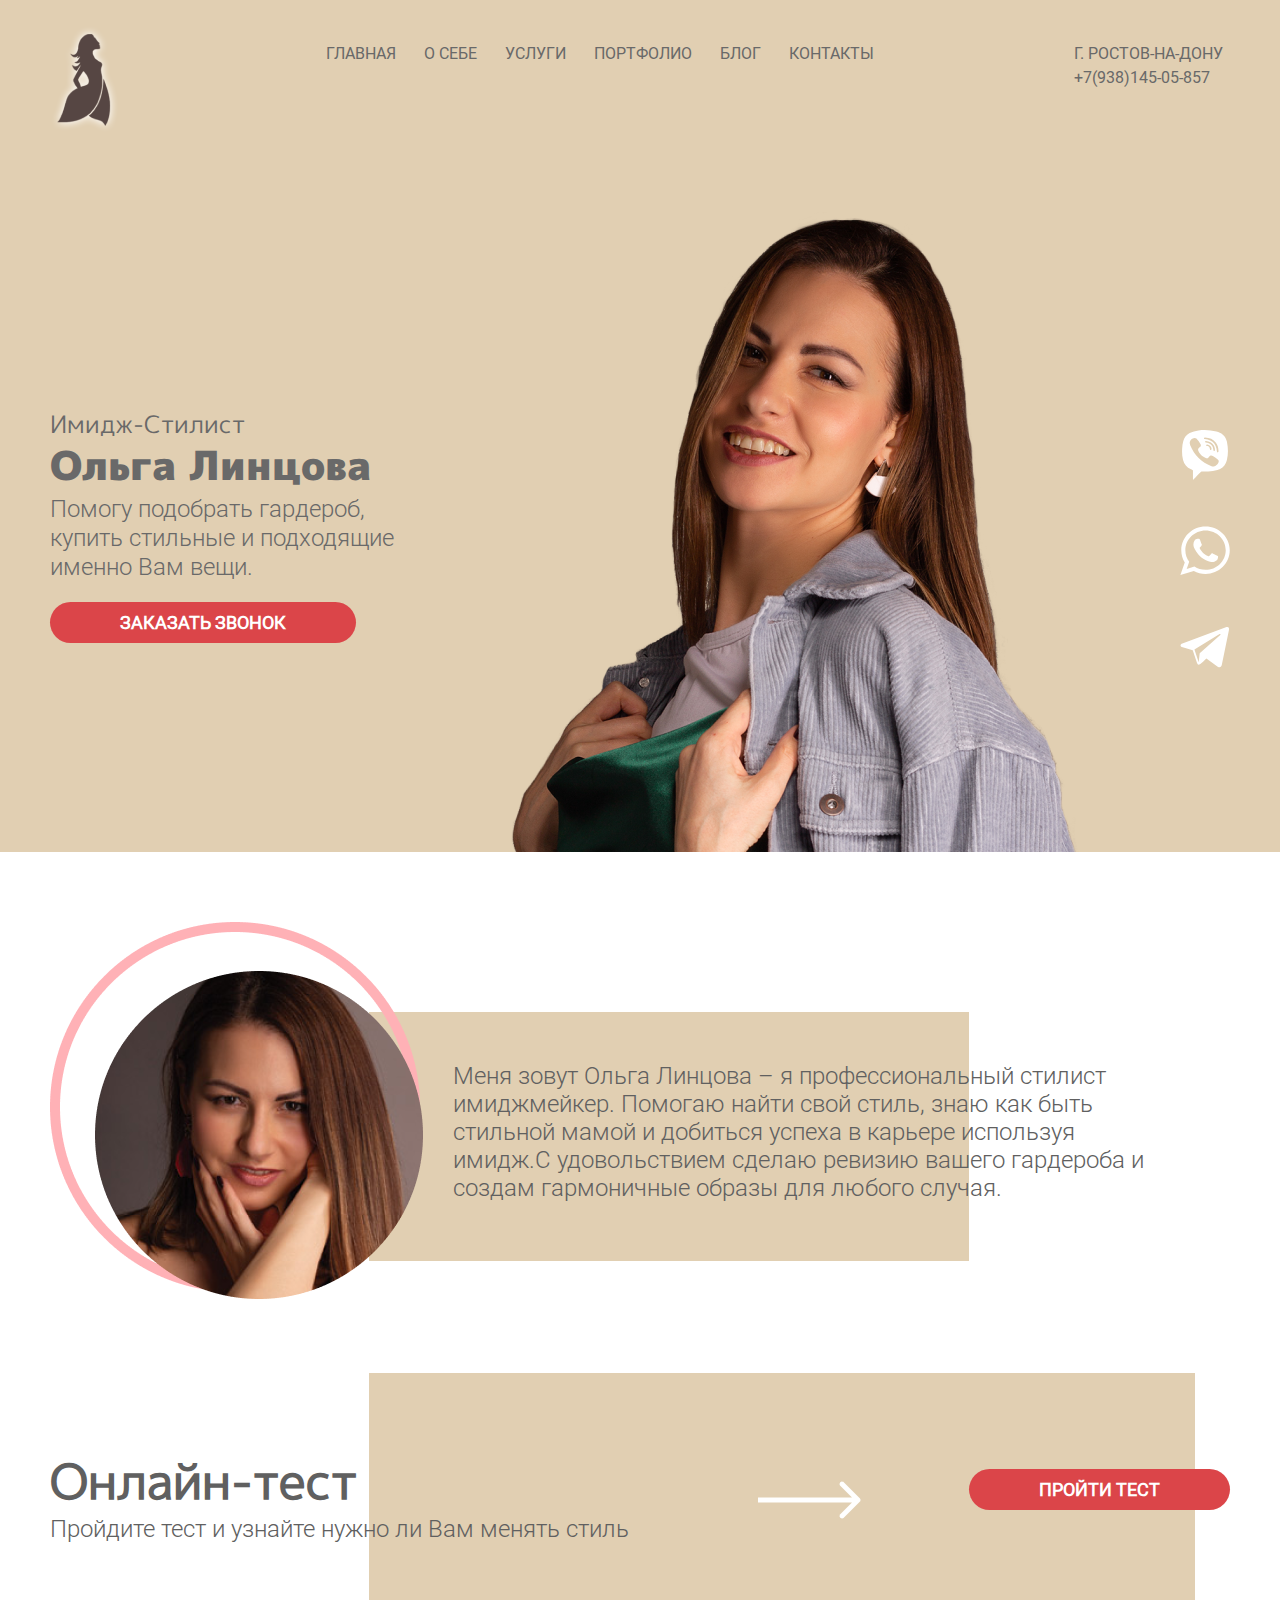
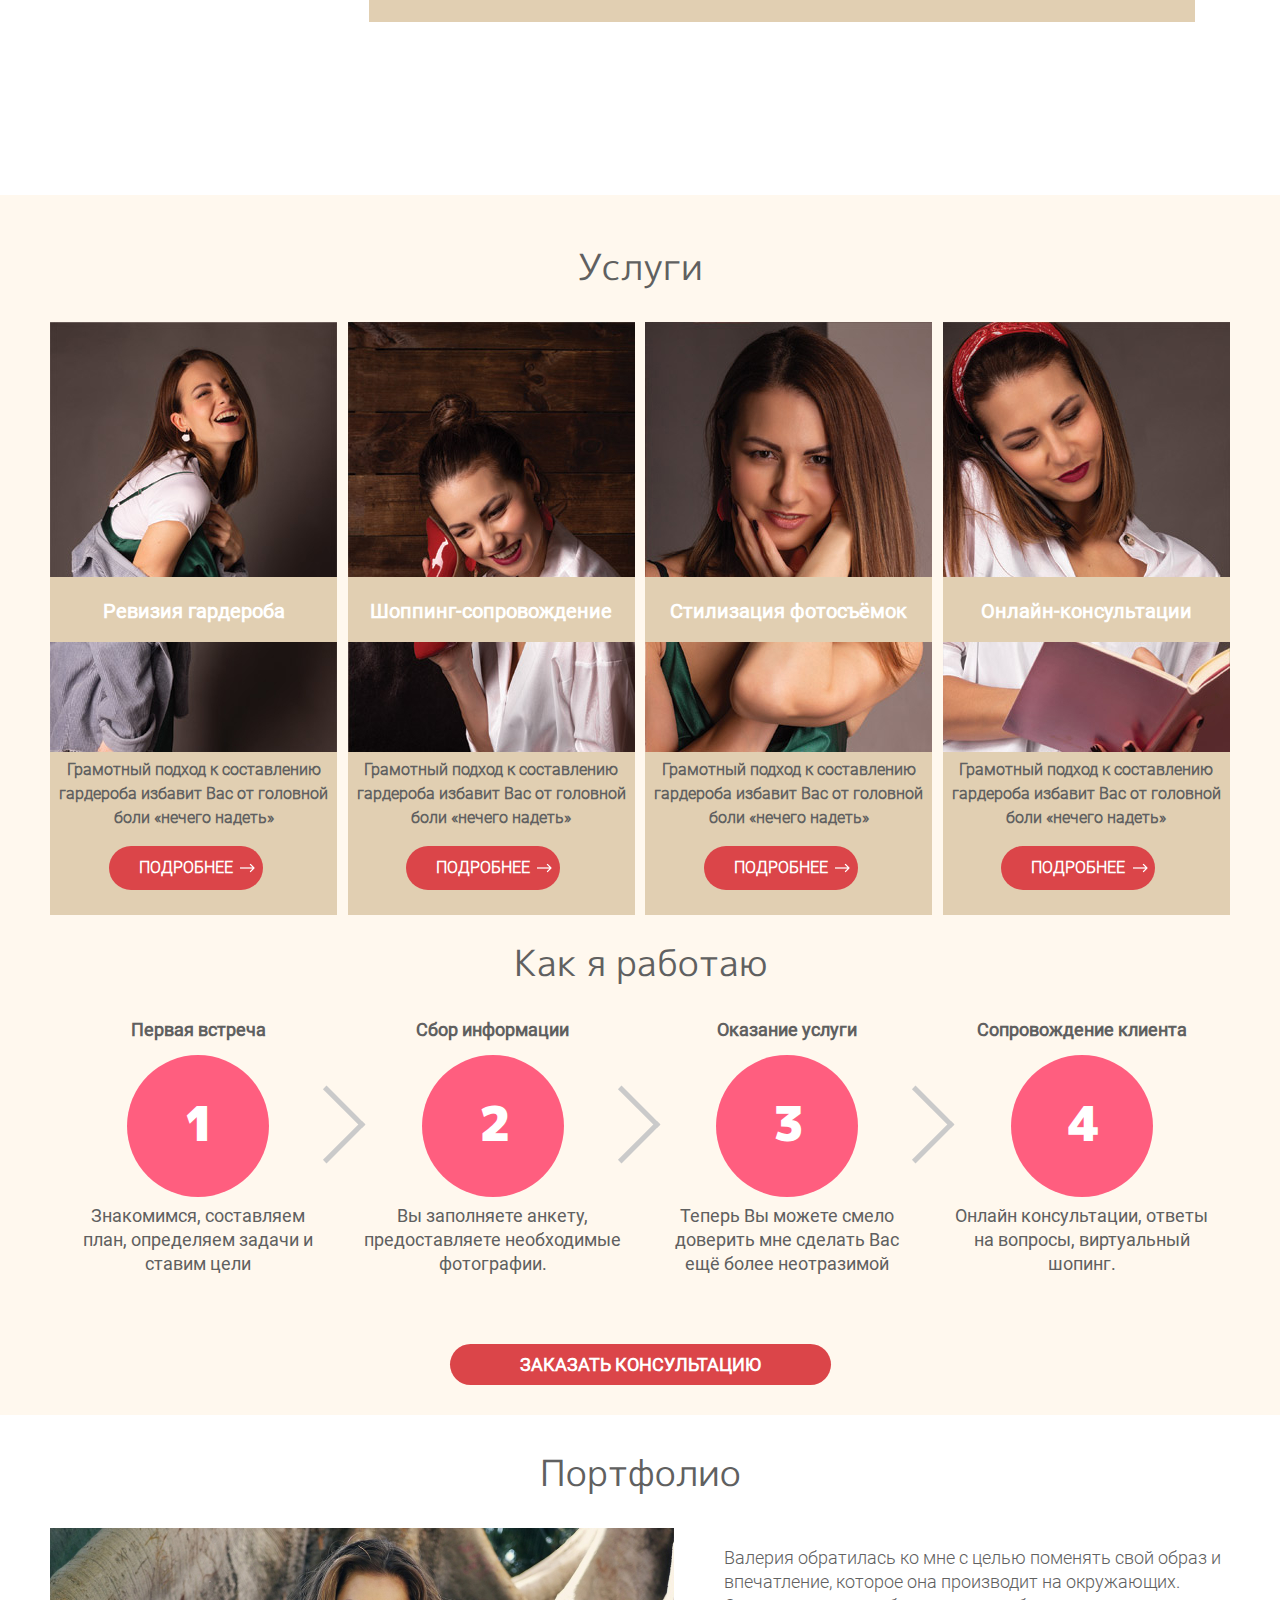
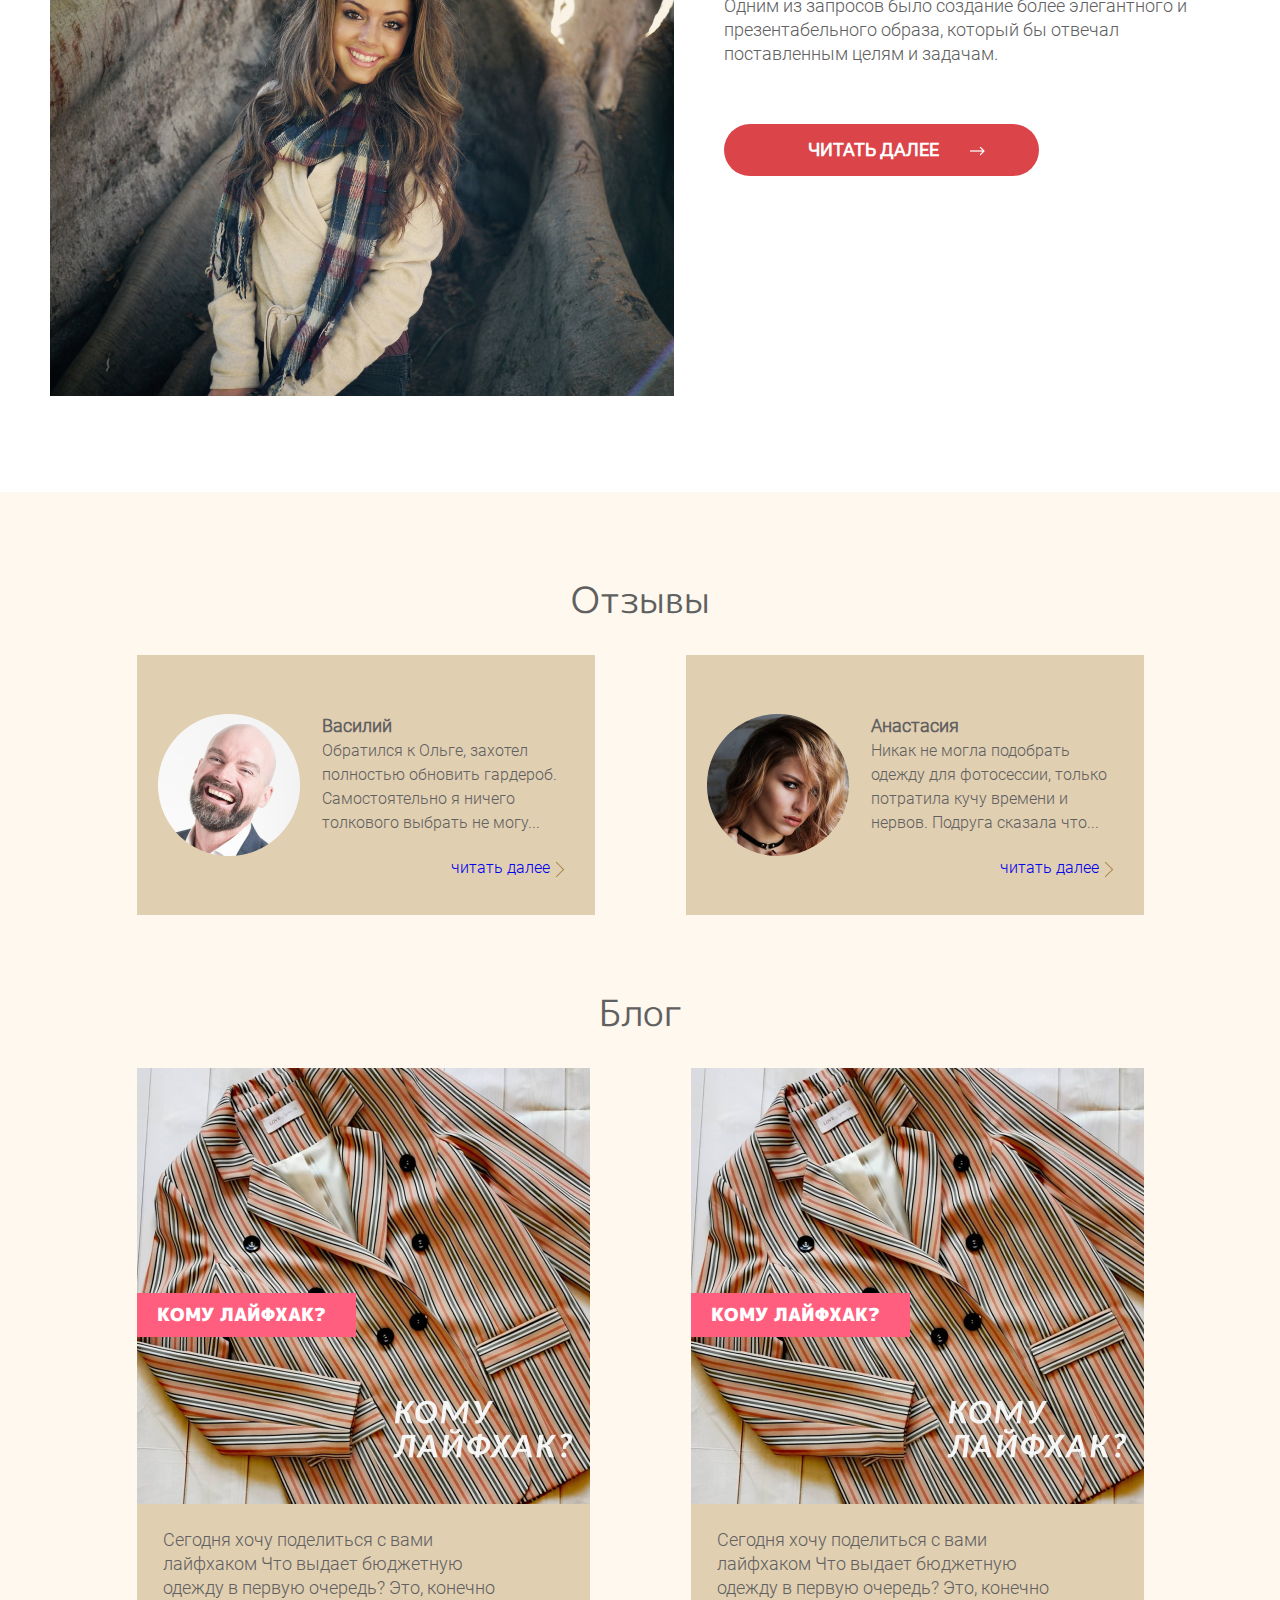
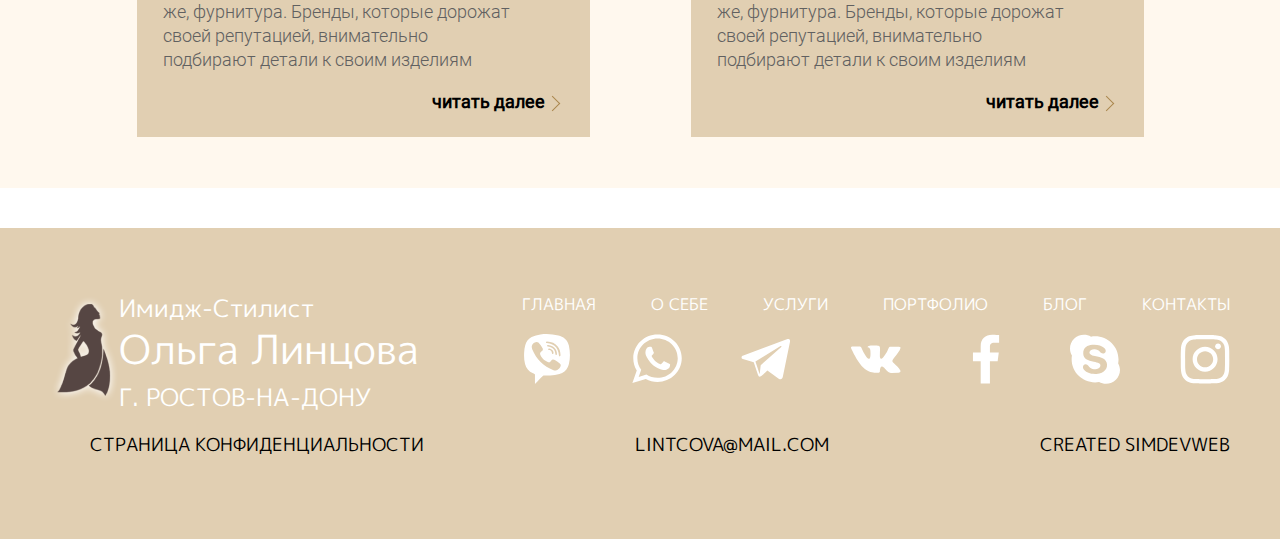
==== commit 18167834: "add blog page fix bugs" ====
--- a/index.html
+++ b/index.html
@@ -313,7 +313,23 @@
       <section class="blog container">
         <h3 class="page-description">Блог</h3>
         <ul class="blog-list">
+
           <li class="blog-list--item">
+            <article>
+              <img src="/img/post-photo-1.jpg" alt="фото поста">
+              <h4 class="blog-item--description">Кому лайфхак?</h4>
+              <p class="blog-description">Сегодня хочу поделиться с вами лайфхаком
+                Что выдает бюджетную одежду в первую очередь? Это, конечно же, фурнитура. Бренды, которые дорожат своей
+                репутацией,
+                внимательно подбирают детали к своим изделиям
+              </p>
+              <p class="blog-more__link">
+                <a href="#">читать далее</a>
+              </p>
+            </article>
+          </li>
+          <li class="blog-list--item">
+            <article></article>
             <img src="/img/post-photo-1.jpg" alt="фото поста">
             <h4 class="blog-item--description">Кому лайфхак?</h4>
             <p class="blog-description">Сегодня хочу поделиться с вами лайфхаком
@@ -324,18 +340,8 @@
             <p class="blog-more__link">
               <a href="#">читать далее</a>
             </p>
-
-          <li class="blog-list--item">
-            <img src="/img/post-photo-1.jpg" alt="фото поста">
-            <h4 class="blog-item--description">Кому лайфхак?</h4>
-            <p class="blog-description">Сегодня хочу поделиться с вами лайфхаком
-              Что выдает бюджетную одежду в первую очередь? Это, конечно же, фурнитура. Бренды, которые дорожат своей
-              репутацией,
-              внимательно подбирают детали к своим изделиям
-            </p>
-            <p class="blog-more__link">
-              <a href="#">читать далее</a>
-            </p>
+            </article>
+          </li>
         </ul>
       </section>
     </div>
--- a/css/style.css
+++ b/css/style.css
@@ -93,7 +93,6 @@
 
 .wrapper {
   background-color: #fff8ee;
-  opacity: ;
 }
 
 .page-description {
@@ -366,23 +365,6 @@
 
 .description-сatalog p {
   margin-top: 0;
-}
-
-.catalog-list__item .catalog-list__item--hover {
-  position: absolute;
-  display: none;
-  bottom: 5px;
-  left: 0;
-  width: 100%;
-
-  background-color: rgba(0, 0, 0, 0.5);
-  vertical-align: baseline;
-}
-
-.catalog-list__item:hover .catalog-list__item--hover {
-  display: block;
-
-  background-color: rgba(0, 0, 0, 0.5);
 }
 
 .catalog-button {
@@ -607,12 +589,13 @@
   display: flex;
   padding-left: 0;
   justify-content: space-between;
+  flex-wrap: wrap;
 }
 
 .blog-list--item {
   position: relative;
   background-color: #e1cfb2;
-  margin-right: 86px;
+
   width: 453px;
 }
 
@@ -1038,11 +1021,12 @@
 .advantages-list--item::before {
   position: absolute;
   content: "";
-  background-color: #FF5E7F;
+  background-color: #ff5e7f;
   width: 24px;
   height: 24px;
   border-radius: 50%;
-  left: -3%;
+  left: -35px;
+  top: 5px;
 }
 
 .services-you-get {
@@ -1056,7 +1040,7 @@
 .services-price {
   display: flex;
   margin-bottom: 92px;
-
+  justify-content: space-between;
 }
 
 .services-price .services-header {
@@ -1064,7 +1048,6 @@
 }
 
 .services-price span {
-
   padding-top: 1.5%;
   margin-right: 33px;
 }
@@ -1079,7 +1062,7 @@
 .price-discount {
   color: #fff;
   font-size: 45px;
-  background-color: #FF5E7F;
+  background-color: #ff5e7f;
   font-family: "Mplus1p-Black";
   padding: 10px 20px 15px 20px;
 }
@@ -1119,8 +1102,65 @@
   justify-content: space-between;
 }
 
+.blog-page {
+  margin-bottom: 5%;
+}
+
+.blog-list.inner-page {
+  justify-content: space-around;
+}
+
+.blog-list--item {
+  margin-bottom: 5%;
+}
+
+.pagination-list {
+  display: flex;
+  flex-wrap: wrap;
+  padding-left: 6%;
+  margin: 0;
+  list-style: none;
+}
+
+.pagination-item a {
+  display: block;
+  padding: 10px 19px;
+  margin-right: 5px;
+  color: #ffffff;
+
+  background-color: #FF5E7F;
+}
+
+.pagination-item a:hover,
+.pagination-item a:focus,
+.pagination-item a:active {
+  background-color: #DB4549;
+}
+
+.pagination-item:last-child {
+  margin-right: 0;
+}
+
+.pagination-item-current a {
+  color: #FF5E7F;
+  background-color: #ffffff;
+}
+
+.pagination-item-current a:hover,
+.pagination-item-current a:focus,
+.pagination-item-current a:active {
+  color: #DB4549;
+
+  background-color: #ffffff;
+}
+
 /* adaptive */
 @media only screen and (max-width: 1024px) {
+  .container.inner-page {
+    margin-right: 1%;
+    margin-left: 1%;
+  }
+
   .main-navigation {
     margin-bottom: 0;
   }
@@ -1128,6 +1168,14 @@
   .main-navigation--logo {
     margin-left: 2%;
     width: 15%;
+  }
+
+  .site-navigation__list {
+    padding-top: 3%;
+  }
+
+  .site-address__list {
+    padding-top: 2%;
   }
 
   .navigation__list-item {
@@ -1189,6 +1237,14 @@
     margin-right: 1%;
   }
 
+  .catalog-list__item:nth-child(4) {
+    margin-right: 1%;
+  }
+
+  .catalog-list__item:nth-child(2) {
+    margin-right: 1%;
+  }
+
   .description-box {
     width: 100%;
   }
@@ -1278,8 +1334,57 @@
     left: 25%;
   }
 
-  .catalog-list__item.inner-page {
-    margin-bottom: 5%;
+  /* inner-page-services */
+  .services section {
+    flex-wrap: wrap;
+  }
+
+  .services-content {
+    flex-wrap: wrap;
+  }
+
+  .services-container {
+    margin-left: 3%;
+  }
+
+  .services-main-header {
+    font-size: 34px;
+    text-align: left;
+    line-height: 34px;
+  }
+
+  .services-header {
+    font-size: 28px;
+    line-height: 25px;
+    margin-bottom: 30px;
+  }
+
+  .service-advantages__text {
+    margin: 0;
+  }
+
+  .services-text {
+    font-size: 22px;
+  }
+
+  .services .services-price {
+    text-align: center;
+    flex-wrap: nowrap;
+  }
+
+  .price-header {
+    padding-top: 1.5%;
+  }
+
+  .services-price span {
+    width: 25%;
+    margin-right: 0;
+  }
+
+  .price-discount {}
+
+  .services-price .button-request {
+    margin-left: 7%;
   }
 }
 
@@ -1437,12 +1542,55 @@
   }
 
   .contact-form.inner-page {
-    margin-left: 4 %;
-  }
-}
-
-.footer-other--list {
-  font-size: 16px;
+    margin-left: 4%;
+  }
+
+  .footer-other--list {
+    font-size: 16px;
+  }
+
+  /* inner-page-services */
+
+  .services-text {
+    text-align: center;
+  }
+
+  .description-services {
+    text-align: center;
+  }
+
+  .description-services img,
+  .services-content img {
+    margin: 0 auto;
+    margin-bottom: 2%;
+  }
+
+  .services-main-header {
+    text-align: center;
+  }
+
+  .advantages-list {
+    padding-left: 8%;
+  }
+
+  .services .services-price {
+    width: 98%;
+    flex-wrap: wrap;
+  }
+
+  .services-price span {
+    width: 33%;
+  }
+
+  .price-discount {
+    text-align: center;
+  }
+
+  .services-price .button-request {
+    width: 60%;
+    margin: 0 auto;
+    margin-top: 10%;
+  }
 }
 
 @media only screen and (max-width: 425px) {
@@ -1649,6 +1797,44 @@
     margin: 0;
     margin-top: 1%;
   }
+
+  /* inner-page-services */
+  .services-text {
+    text-align: left;
+  }
+
+  .services img {
+    width: 100%;
+    height: auto;
+  }
+
+  .services-header {
+    text-align: center;
+  }
+
+  .price-header {
+    width: 100%;
+    text-align: center;
+  }
+
+  .services .price-discount {
+    width: 100%;
+  }
+
+  .services .price-no-discount {
+    width: 100%;
+    text-align: center;
+    margin-bottom: 5%;
+  }
+}
+
+@media only screen and (max-width: 375px) {
+
+  /* inner-page-services */
+  .advantages-list--item::before {
+    left: -8%;
+    top: 5px;
+  }
 }
 
 @media only screen and (max-width: 320px) {
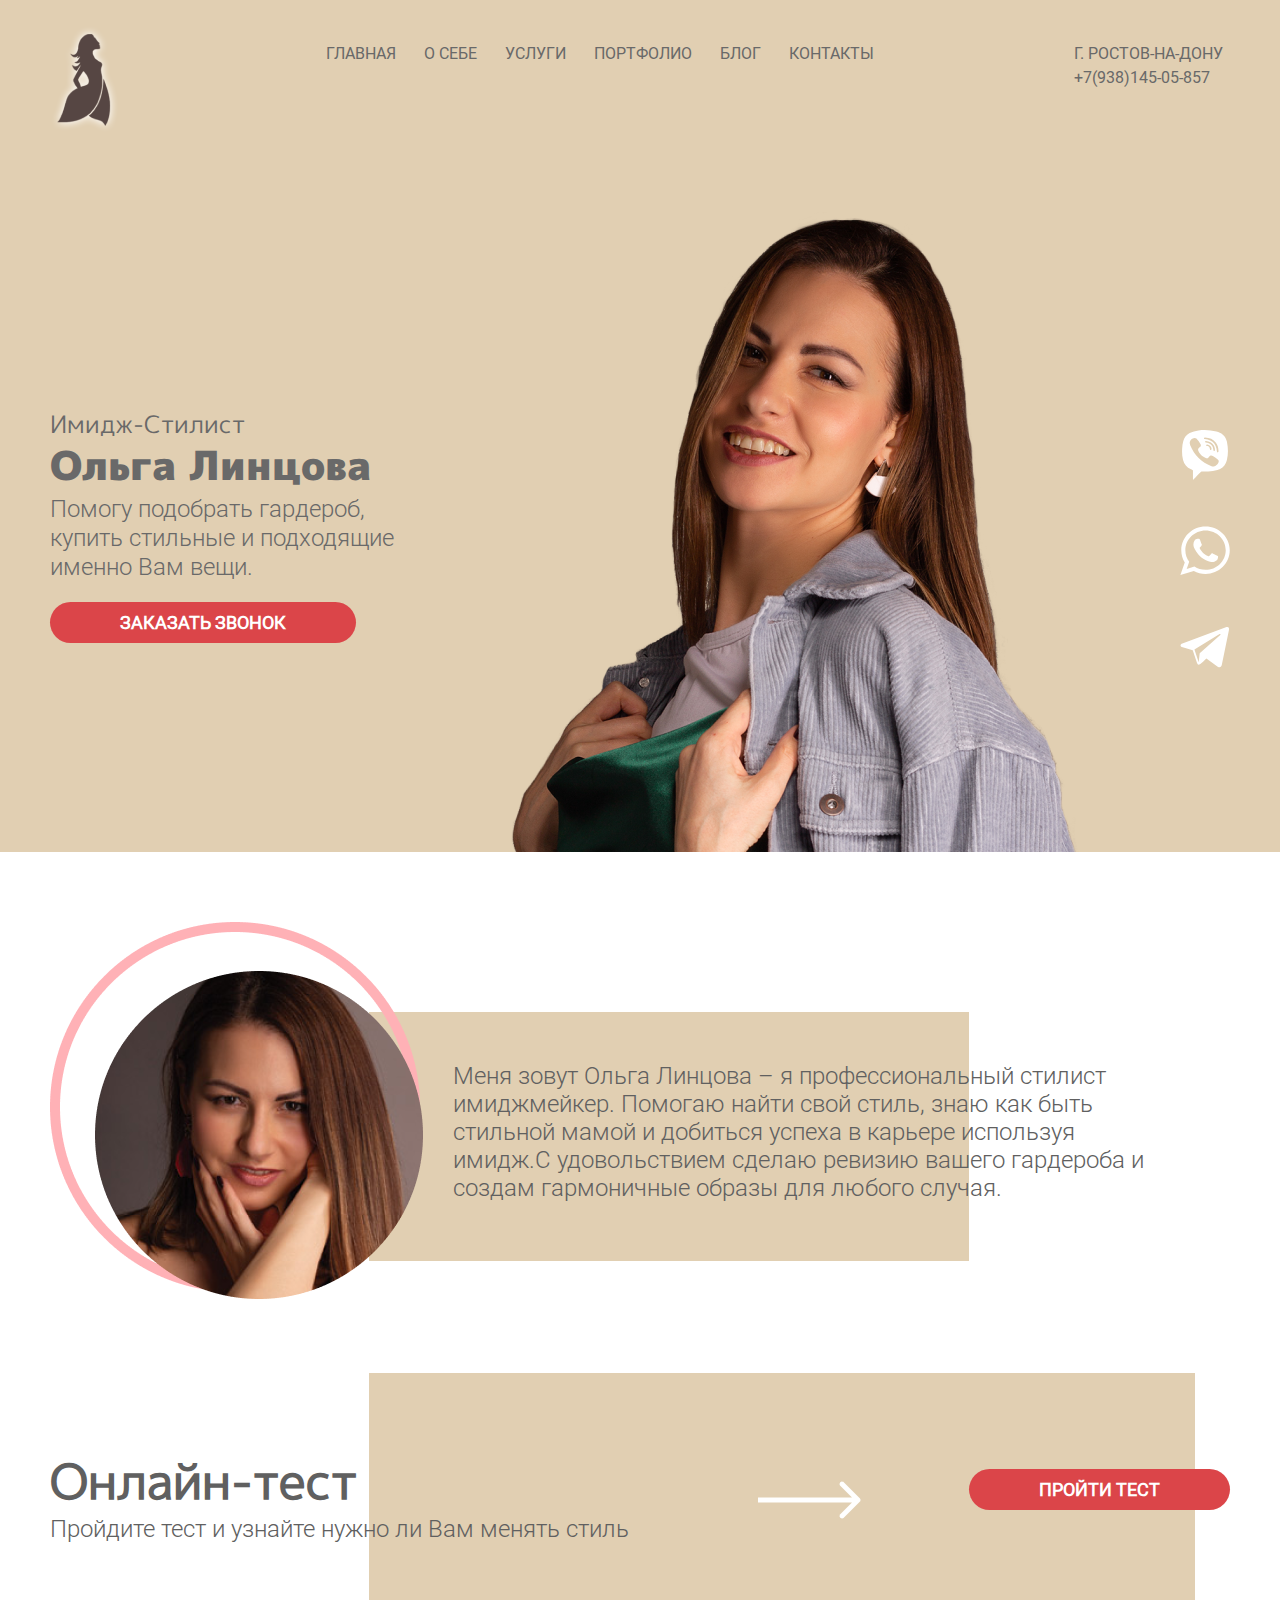
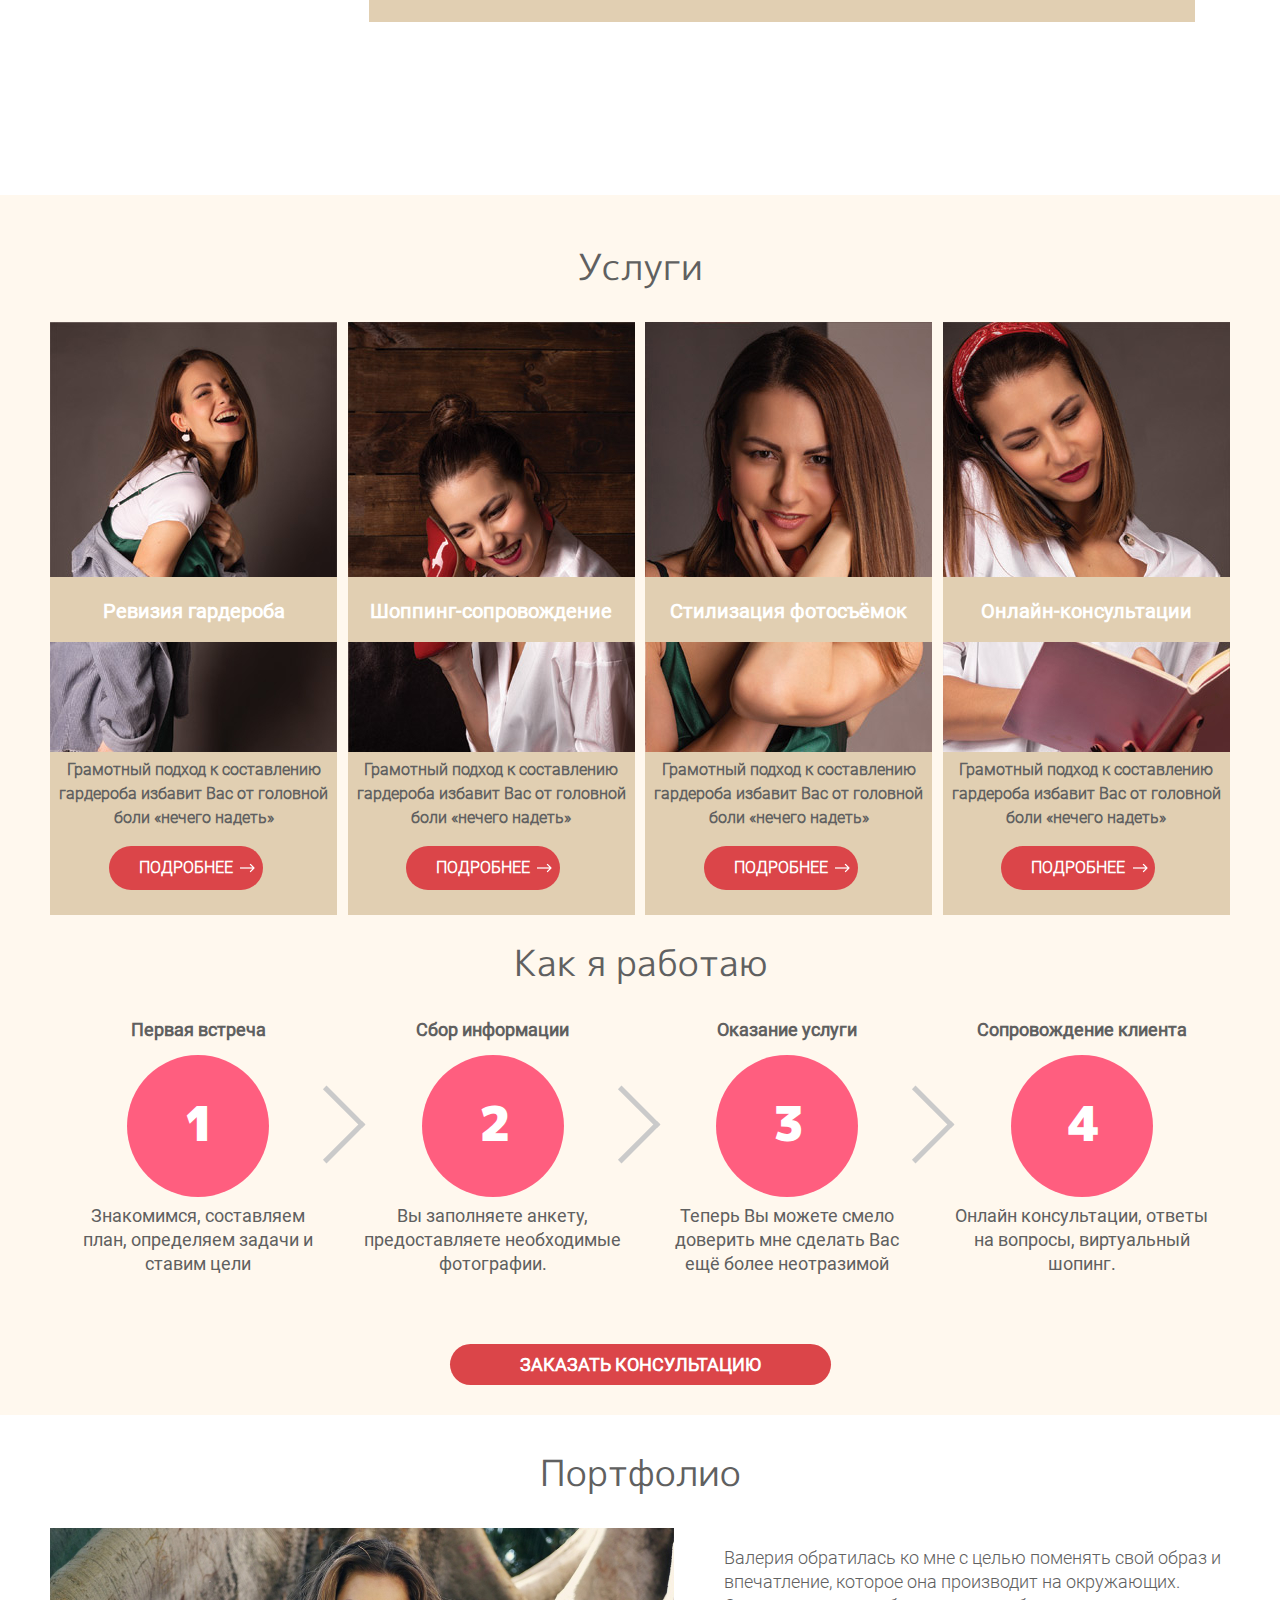
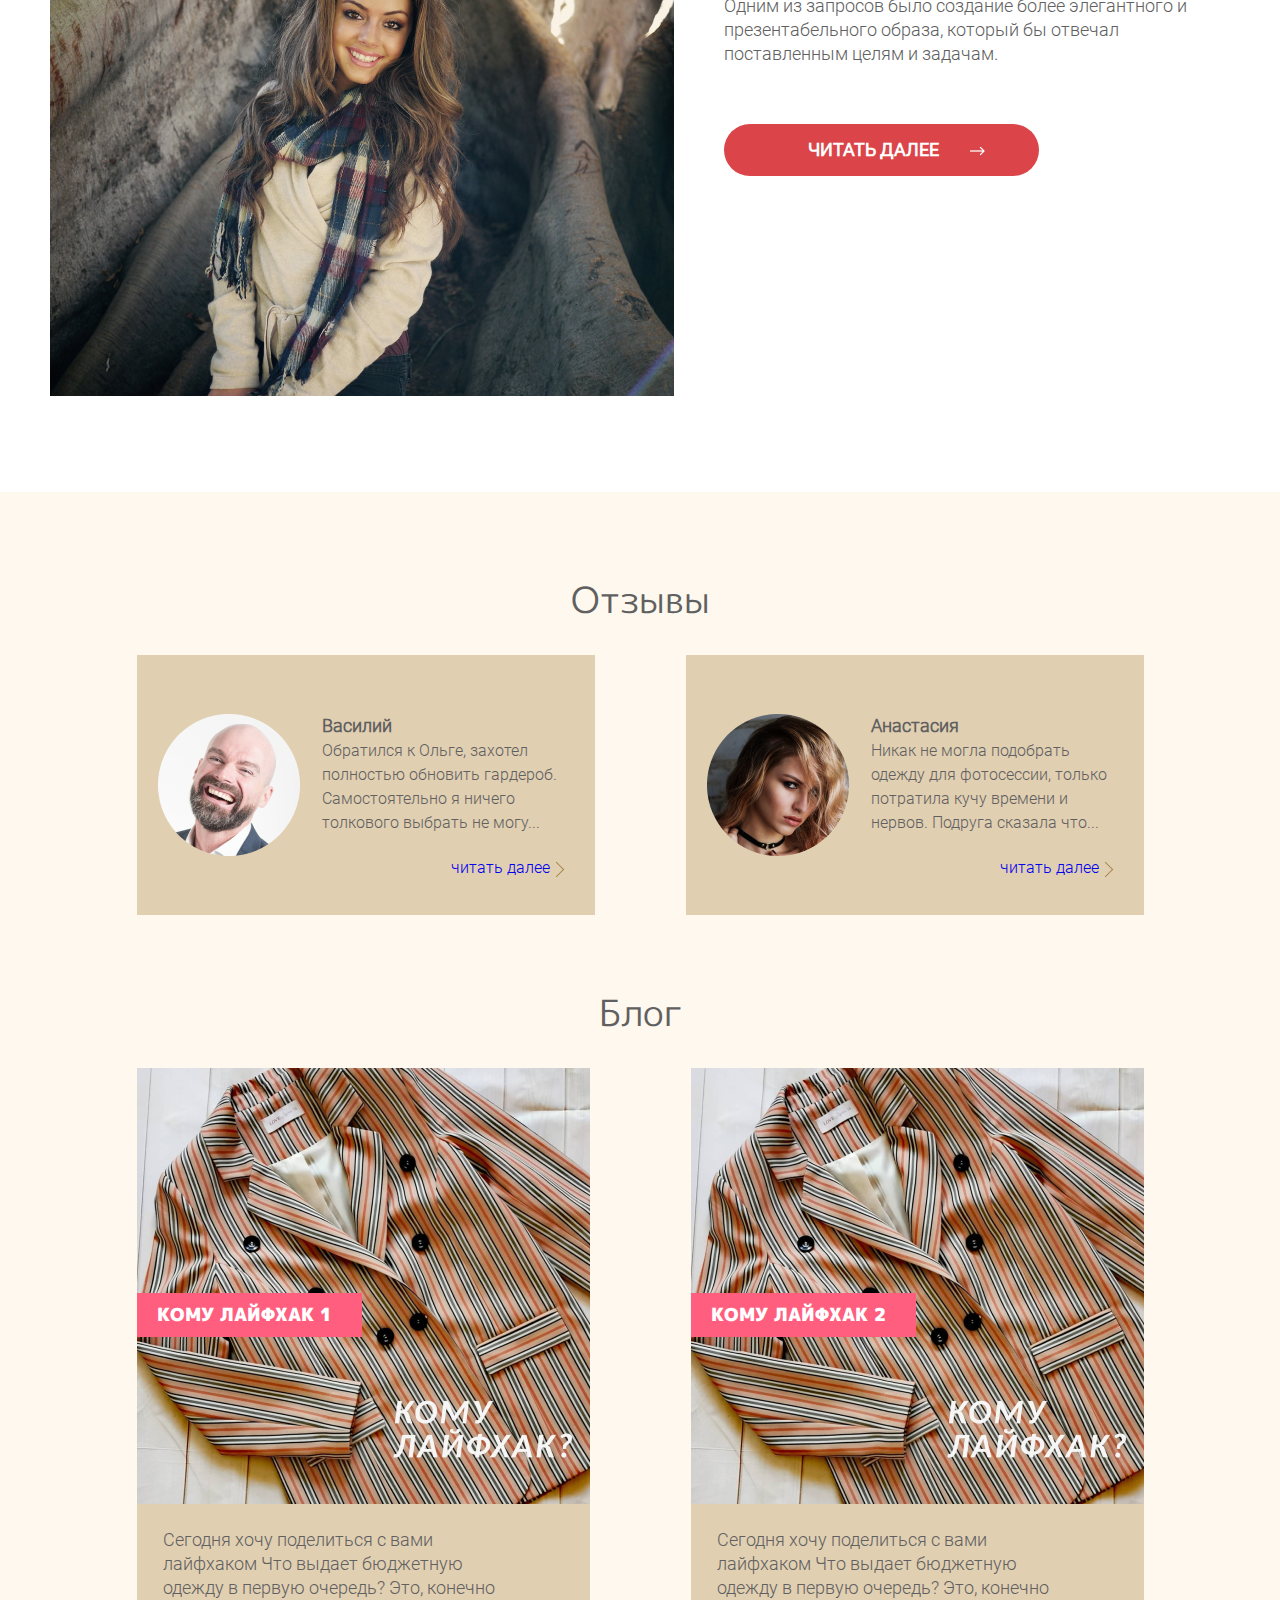
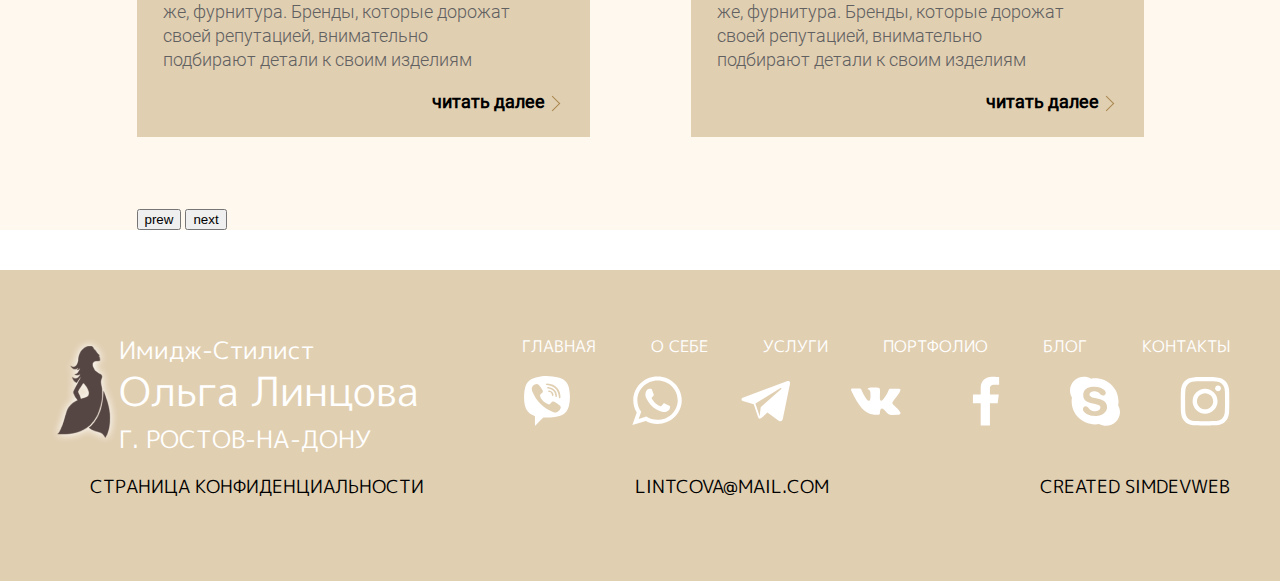
==== commit e4c13be8: "add slider, improvement modal window script" ====
--- a/index.html
+++ b/index.html
@@ -314,10 +314,10 @@
         <h3 class="page-description">Блог</h3>
         <ul class="blog-list">
 
-          <li class="blog-list--item">
+          <li class="blog-list--item  active-slide">
             <article>
               <img src="/img/post-photo-1.jpg" alt="фото поста">
-              <h4 class="blog-item--description">Кому лайфхак?</h4>
+              <h4 class="blog-item--description">Кому лайфхак 1</h4>
               <p class="blog-description">Сегодня хочу поделиться с вами лайфхаком
                 Что выдает бюджетную одежду в первую очередь? Это, конечно же, фурнитура. Бренды, которые дорожат своей
                 репутацией,
@@ -328,21 +328,82 @@
               </p>
             </article>
           </li>
+          <li class="blog-list--item  active-slide">
+            <article>
+              <img src="/img/post-photo-1.jpg" alt="фото поста">
+              <h4 class="blog-item--description">Кому лайфхак 2</h4>
+              <p class="blog-description">Сегодня хочу поделиться с вами лайфхаком
+                Что выдает бюджетную одежду в первую очередь? Это, конечно же, фурнитура. Бренды, которые дорожат своей
+                репутацией,
+                внимательно подбирают детали к своим изделиям
+              </p>
+              <p class="blog-more__link">
+                <a href="#">читать далее</a>
+              </p>
+            </article>
+          </li>
           <li class="blog-list--item">
-            <article></article>
-            <img src="/img/post-photo-1.jpg" alt="фото поста">
-            <h4 class="blog-item--description">Кому лайфхак?</h4>
-            <p class="blog-description">Сегодня хочу поделиться с вами лайфхаком
-              Что выдает бюджетную одежду в первую очередь? Это, конечно же, фурнитура. Бренды, которые дорожат своей
-              репутацией,
-              внимательно подбирают детали к своим изделиям
-            </p>
-            <p class="blog-more__link">
-              <a href="#">читать далее</a>
-            </p>
+            <article>
+              <img src="/img/post-photo-1.jpg" alt="фото поста">
+              <h4 class="blog-item--description">Кому лайфхак 3</h4>
+              <p class="blog-description">Сегодня хочу поделиться с вами лайфхаком
+                Что выдает бюджетную одежду в первую очередь? Это, конечно же, фурнитура. Бренды, которые дорожат своей
+                репутацией,
+                внимательно подбирают детали к своим изделиям
+              </p>
+              <p class="blog-more__link">
+                <a href="#">читать далее</a>
+              </p>
             </article>
           </li>
+          <li class="blog-list--item">
+            <article>
+              <img src="/img/post-photo-1.jpg" alt="фото поста">
+              <h4 class="blog-item--description">Кому лайфхак 4</h4>
+              <p class="blog-description">Сегодня хочу поделиться с вами лайфхаком
+                Что выдает бюджетную одежду в первую очередь? Это, конечно же, фурнитура. Бренды, которые дорожат своей
+                репутацией,
+                внимательно подбирают детали к своим изделиям
+              </p>
+              <p class="blog-more__link">
+                <a href="#">читать далее</a>
+              </p>
+            </article>
+          </li>
+          <li class="blog-list--item">
+            <article>
+              <img src="/img/post-photo-1.jpg" alt="фото поста">
+              <h4 class="blog-item--description">Кому лайфхак 5</h4>
+              <p class="blog-description">Сегодня хочу поделиться с вами лайфхаком
+                Что выдает бюджетную одежду в первую очередь? Это, конечно же, фурнитура. Бренды, которые дорожат
+                своей
+                репутацией,
+                внимательно подбирают детали к своим изделиям
+              </p>
+              <p class="blog-more__link">
+                <a href="#">читать далее</a>
+              </p>
+            </article>
+          </li>
+          <li class="blog-list--item">
+            <article>
+              <img src="/img/post-photo-1.jpg" alt="фото поста">
+              <h4 class="blog-item--description">Кому лайфхак 6</h4>
+              <p class="blog-description">Сегодня хочу поделиться с вами лайфхаком
+                Что выдает бюджетную одежду в первую очередь? Это, конечно же, фурнитура. Бренды, которые дорожат
+                своей
+                репутацией,
+                внимательно подбирают детали к своим изделиям
+              </p>
+              <p class="blog-more__link">
+                <a href="#">читать далее</a>
+              </p>
+            </article>
+          </li>
         </ul>
+        <button class="prev">prew</button>
+        <button class="next">next</button>
+
       </section>
     </div>
     <!-- end main content -->
--- a/css/style.css
+++ b/css/style.css
@@ -592,10 +592,14 @@
   flex-wrap: wrap;
 }
 
+.blog-list--item.active-slide {
+  display: block;
+}
+
 .blog-list--item {
   position: relative;
   background-color: #e1cfb2;
-
+  display: none;
   width: 453px;
 }
 
@@ -1128,13 +1132,13 @@
   margin-right: 5px;
   color: #ffffff;
 
-  background-color: #FF5E7F;
+  background-color: #ff5e7f;
 }
 
 .pagination-item a:hover,
 .pagination-item a:focus,
 .pagination-item a:active {
-  background-color: #DB4549;
+  background-color: #db4549;
 }
 
 .pagination-item:last-child {
@@ -1142,14 +1146,14 @@
 }
 
 .pagination-item-current a {
-  color: #FF5E7F;
+  color: #ff5e7f;
   background-color: #ffffff;
 }
 
 .pagination-item-current a:hover,
 .pagination-item-current a:focus,
 .pagination-item-current a:active {
-  color: #DB4549;
+  color: #db4549;
 
   background-color: #ffffff;
 }
@@ -1381,7 +1385,8 @@
     margin-right: 0;
   }
 
-  .price-discount {}
+  .price-discount {
+  }
 
   .services-price .button-request {
     margin-left: 7%;
@@ -1829,7 +1834,6 @@
 }
 
 @media only screen and (max-width: 375px) {
-
   /* inner-page-services */
   .advantages-list--item::before {
     left: -8%;
@@ -1867,4 +1871,4 @@
     width: 100%;
     left: 0;
   }
-}+}
